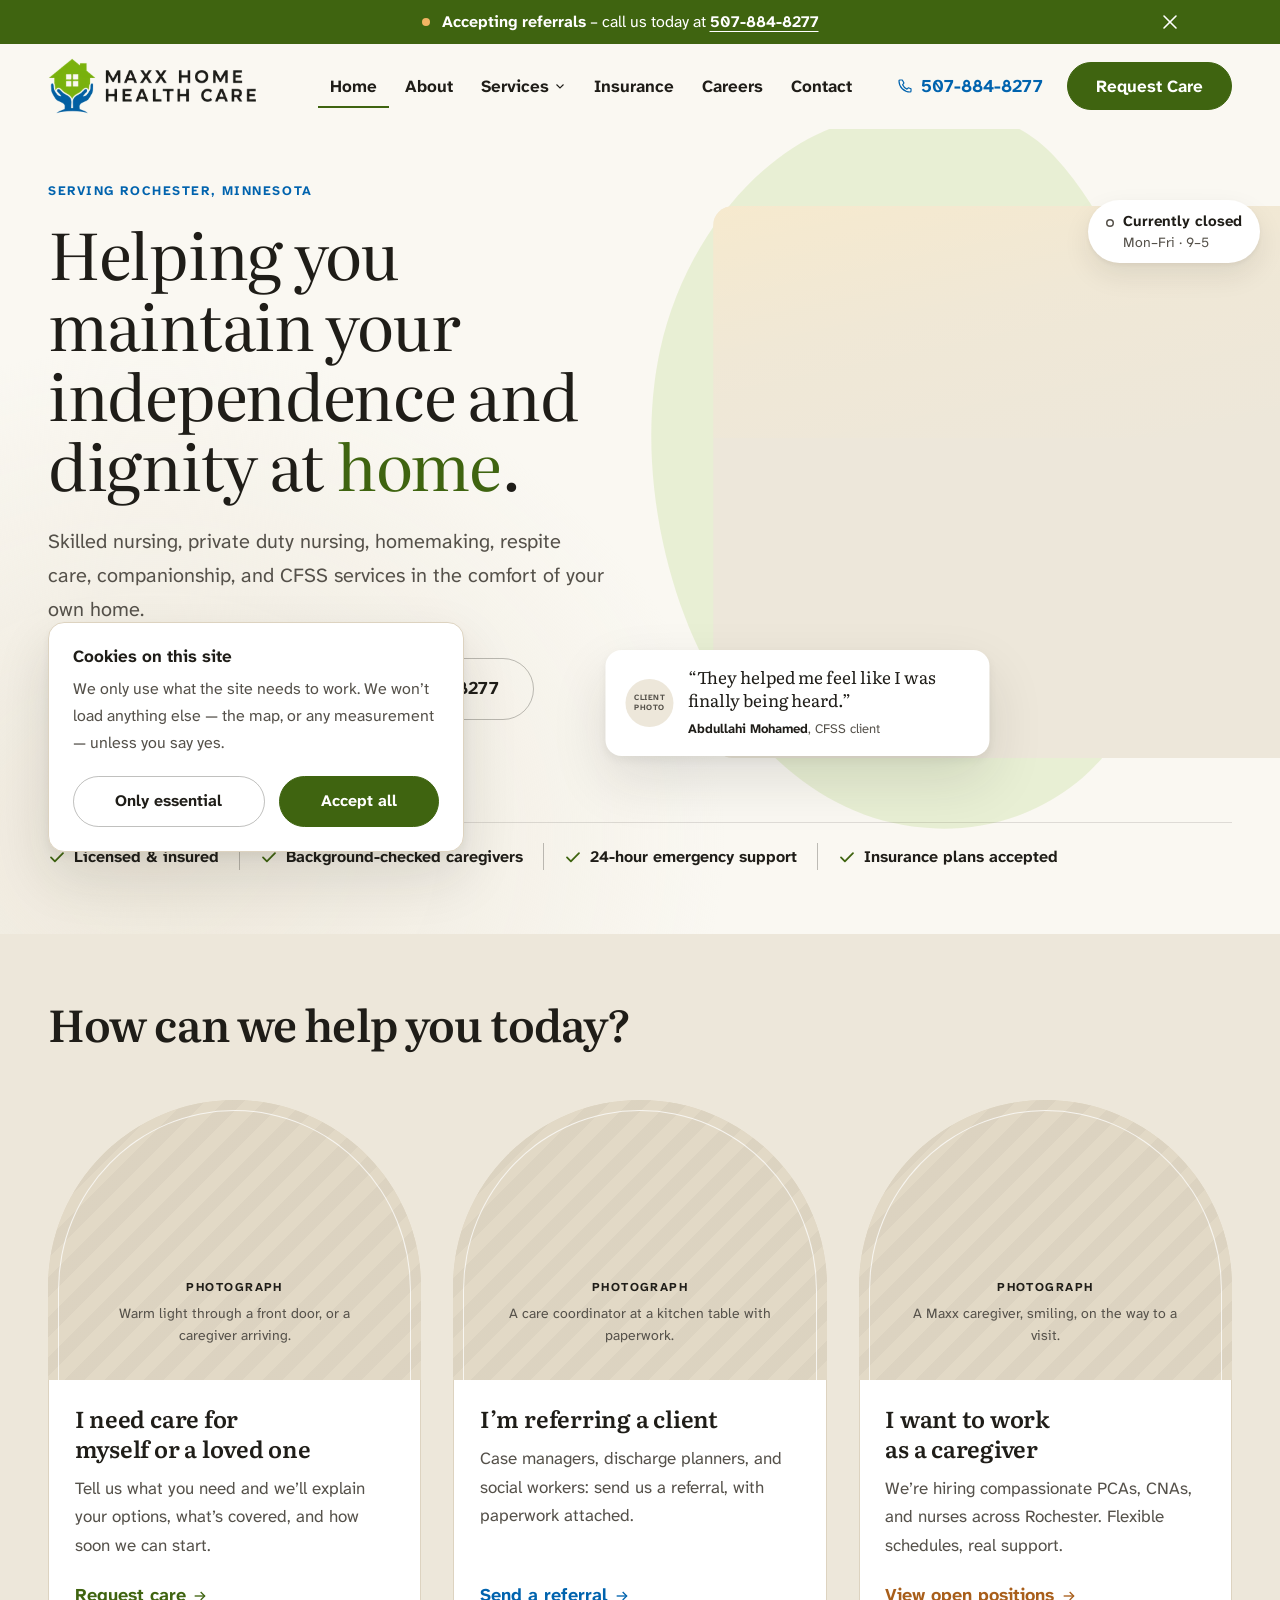
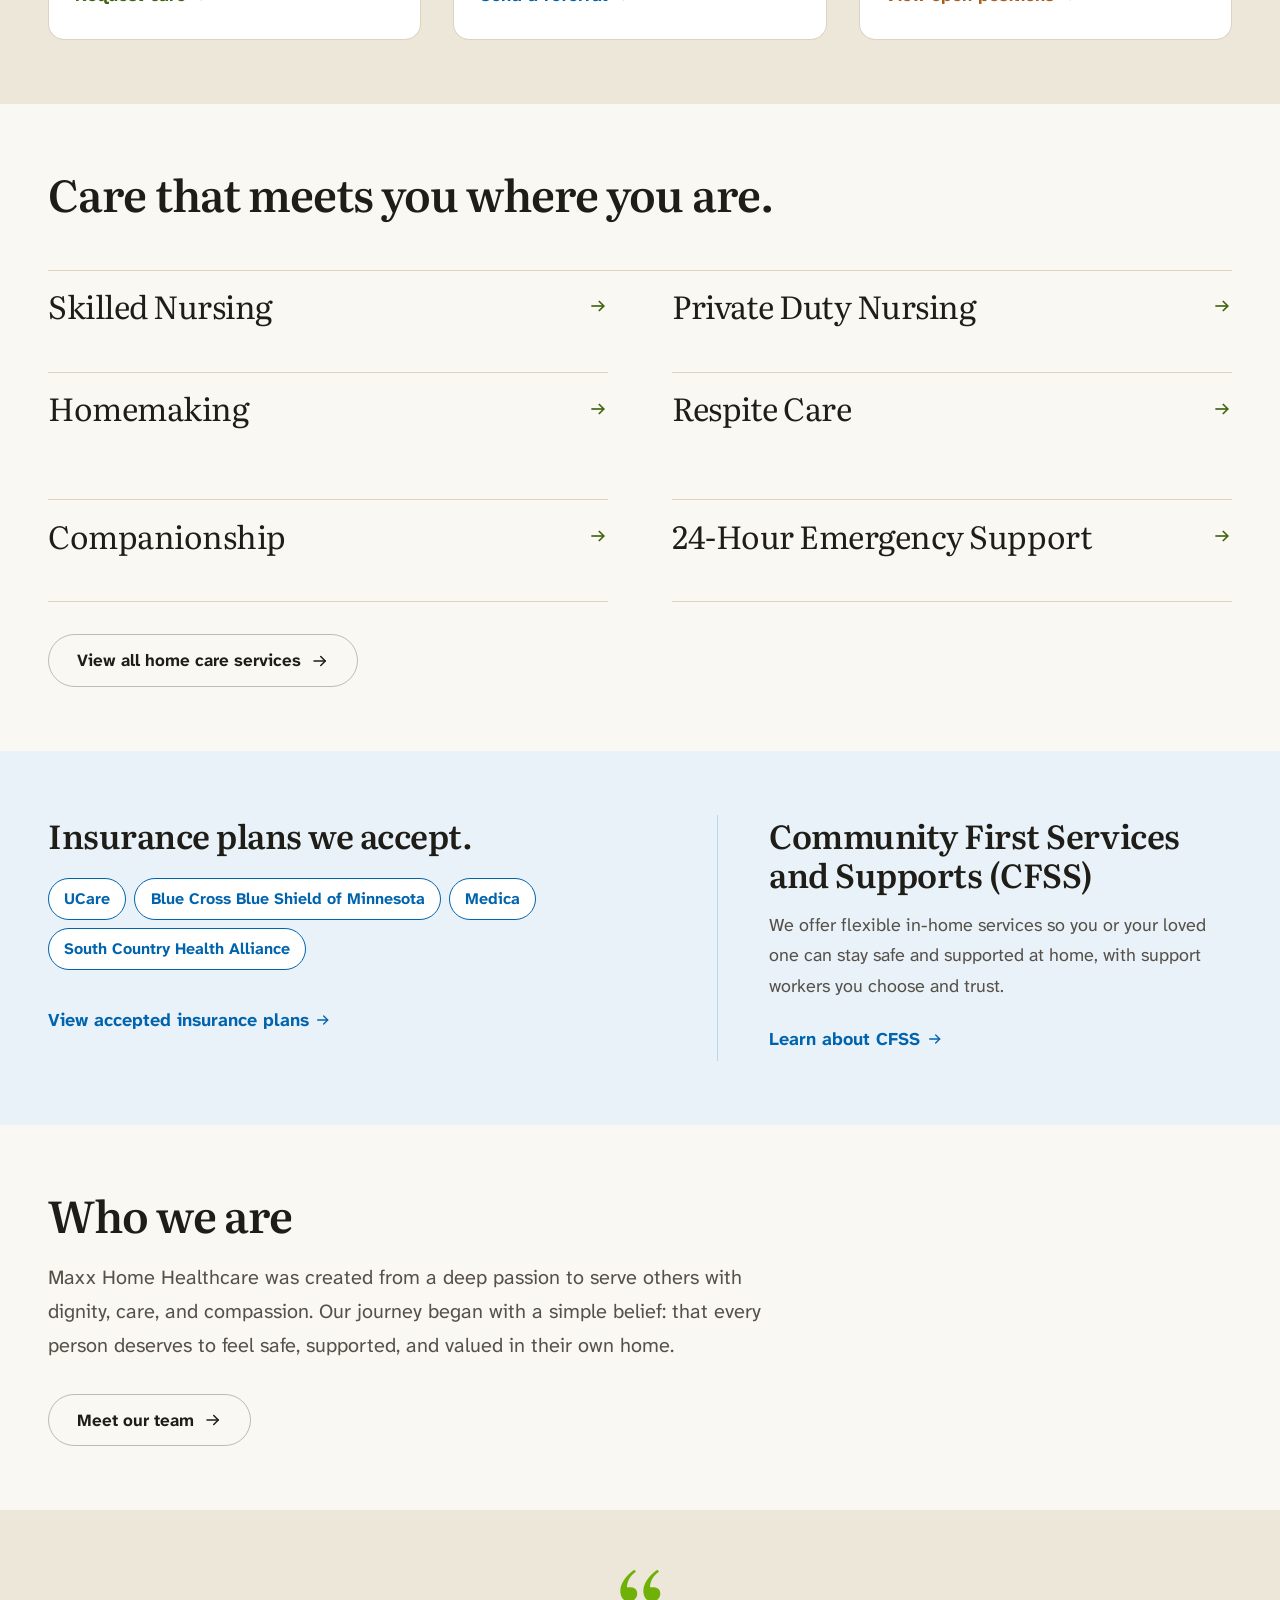
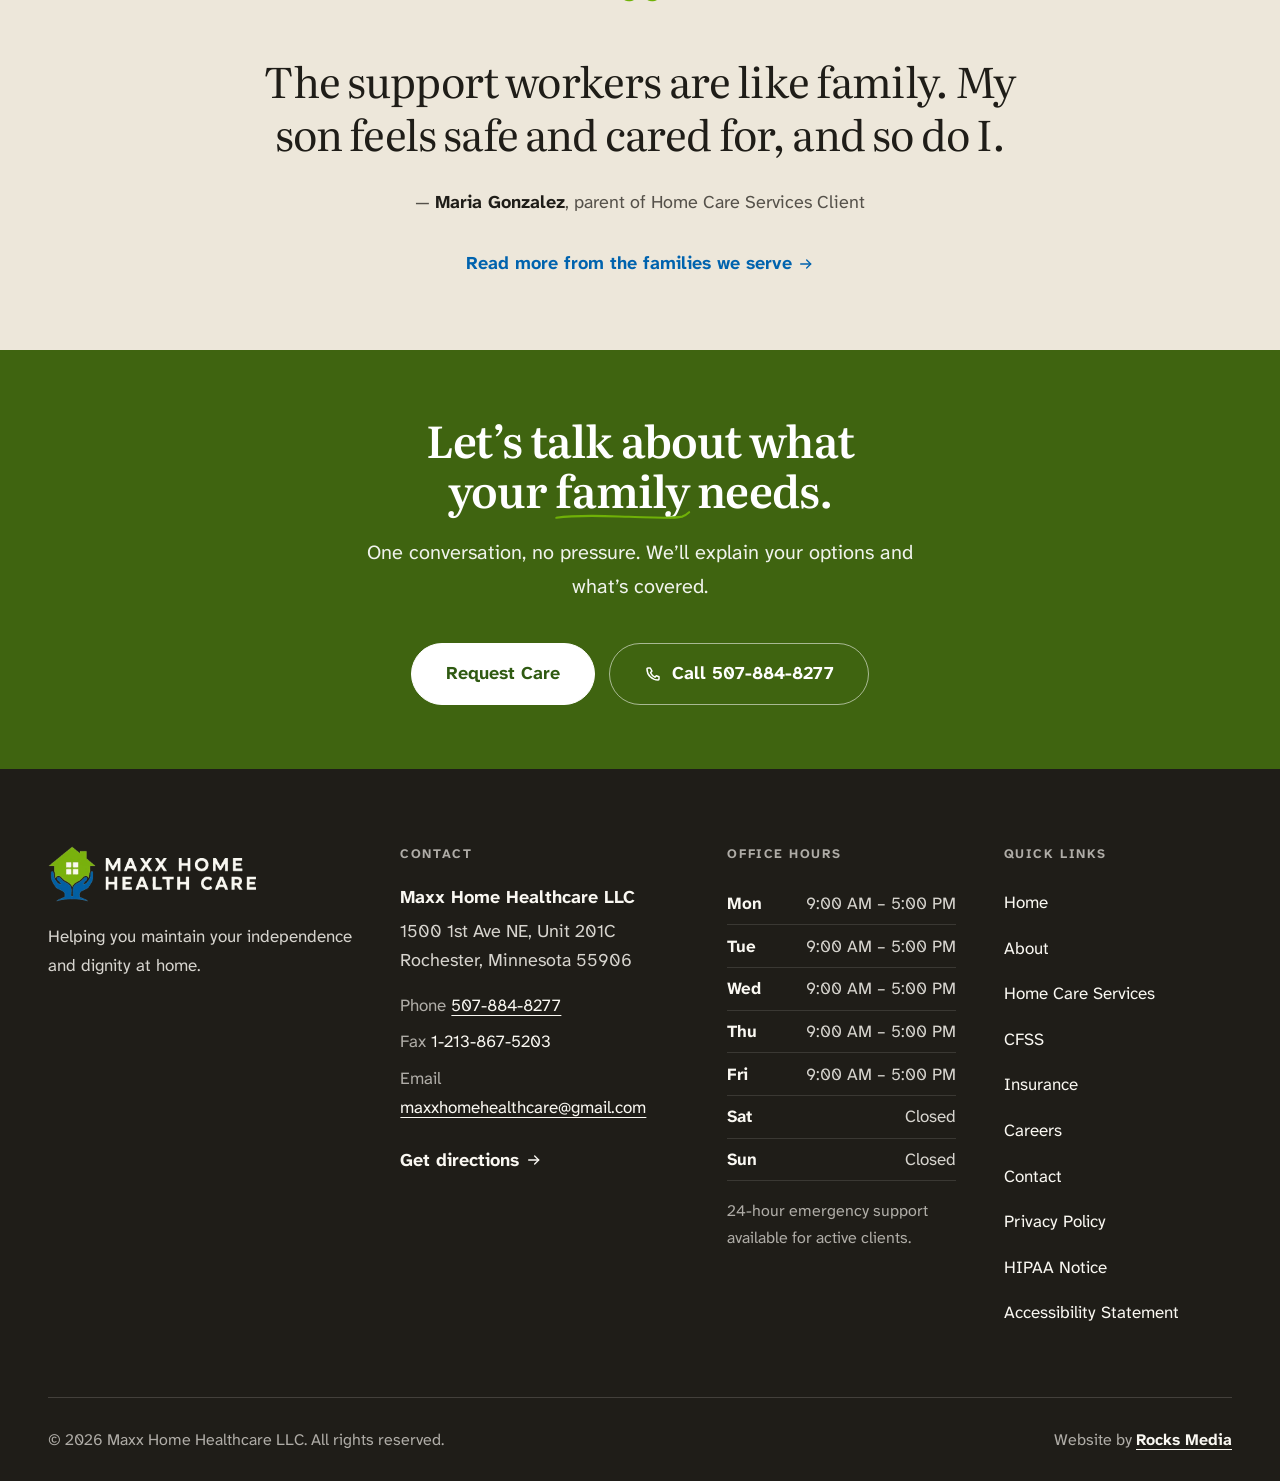
==== index.html @ eeb9c200 "About: Our Story photo; merge team into Our Team and Mission The owner won't appear on the site, so " ====
<!DOCTYPE html>
<html lang="en">
<head>
<meta charset="utf-8">
<meta name="viewport" content="width=device-width, initial-scale=1">

<title>Home Care &amp; CFSS Services in Rochester, MN | Maxx Home Healthcare</title>
<meta name="description" content="Home care in Rochester, Minnesota: skilled nursing, private duty nursing, homemaking, respite care, companionship, 24-hour emergency support, and CFSS. Call 507-884-8277.">
<link rel="canonical" href="https://maxxhomehealthcarellc.com/">

<meta property="og:type" content="website">
<meta property="og:site_name" content="Maxx Home Healthcare LLC">
<meta property="og:url" content="https://maxxhomehealthcarellc.com/">
<meta property="og:title" content="Home Care &amp; CFSS Services in Rochester, MN | Maxx Home Healthcare">
<meta property="og:description" content="Home care in Rochester, Minnesota: skilled nursing, private duty nursing, homemaking, respite care, companionship, 24-hour emergency support, and CFSS. Call 507-884-8277.">
<meta property="og:image" content="https://maxxhomehealthcarellc.com/assets/img/og-image.jpg">
<meta property="og:image:width" content="1200">
<meta property="og:image:height" content="630">
<meta property="og:locale" content="en_US">
<meta name="twitter:card" content="summary_large_image">

<meta name="theme-color" content="#faf8f2">
<link rel="icon" href="/favicon.svg" type="image/svg+xml">
<link rel="icon" href="/favicon.ico" sizes="32x32">
<link rel="apple-touch-icon" href="/assets/img/apple-touch-icon.png">
<link rel="manifest" href="/site.webmanifest">

<link rel="preload" href="assets/fonts/literata-latin.woff2" as="font" type="font/woff2" crossorigin>
<link rel="preload" href="assets/fonts/atkinson-latin.woff2" as="font" type="font/woff2" crossorigin>
<script>
/* Motion is armed only when welcome. Without this class every animated
   element renders in its final state; if main.js never runs, disarm. */
(function () {
  var d = document.documentElement;
  if (matchMedia('(prefers-reduced-motion: reduce)').matches) return;
  d.classList.add('js-anim');
  setTimeout(function () { if (!d.dataset.jsReady) d.classList.remove('js-anim'); }, 4000);
}());
</script>
<script>
(function () {
  var INTRO_EVERY_LOAD = true; // TEMP for review: set false before launch
  try {
    if (!INTRO_EVERY_LOAD && sessionStorage.getItem('maxx-intro')) return;
    sessionStorage.setItem('maxx-intro', 'seen');
  } catch (e) { return; }
  var d = document.documentElement;
  var reduced = matchMedia('(prefers-reduced-motion: reduce)').matches;
  d.classList.add('intro-on');
  if (!reduced) d.classList.add('intro-hold');
  var l = document.createElement('link');
  l.rel = 'preload'; l.as = 'image'; l.type = 'image/webp'; l.fetchPriority = 'high';
  l.href = reduced ? 'assets/intro/intro-end.webp?v=1790987220' : 'assets/intro/intro-poster.webp?v=1790987220';
  document.head.appendChild(l);
  setTimeout(function () {
    if (!d.classList.contains('intro-on')) return;
    var o = document.getElementById('intro');
    if (o) o.remove();
    d.classList.remove('intro-on', 'intro-hold');
    document.dispatchEvent(new CustomEvent('maxx:intro-release'));
  }, 6000);
}());
</script>
<link rel="stylesheet" href="assets/css/style.css?v=1790987220">
<link rel="stylesheet" href="assets/intro/intro.css?v=1790987220">
<link rel="preload" as="image" type="image/webp" href="assets/img/hero-800.webp" imagesrcset="assets/img/hero-800.webp 800w, assets/img/hero-1200.webp 1200w" imagesizes="(min-width: 960px) 48vw, 100vw">

<script type="application/ld+json">
{
  "@context": "https://schema.org",
  "@graph": [
    {
      "@type": "Organization",
      "@id": "https://maxxhomehealthcarellc.com/#organization",
      "name": "Maxx Home Healthcare LLC",
      "url": "https://maxxhomehealthcarellc.com/",
      "email": "maxxhomehealthcare@gmail.com",
      "telephone": "+1-507-884-8277",
      "faxNumber": "+1-213-867-5203",
      "logo": {
        "@type": "ImageObject",
        "url": "https://maxxhomehealthcarellc.com/assets/img/logo.png"
      },
      "address": {
        "@type": "PostalAddress",
        "streetAddress": "1500 1st Ave NE, Unit 201C",
        "addressLocality": "Rochester",
        "addressRegion": "MN",
        "postalCode": "55906",
        "addressCountry": "US"
      }
    },
    {
      "@type": [
        "HomeHealthCareService",
        "MedicalBusiness",
        "LocalBusiness"
      ],
      "@id": "https://maxxhomehealthcarellc.com/#business",
      "name": "Maxx Home Healthcare LLC",
      "url": "https://maxxhomehealthcarellc.com/",
      "parentOrganization": {
        "@id": "https://maxxhomehealthcarellc.com/#organization"
      },
      "description": "Home care, skilled nursing, and Community First Services and Supports (CFSS) for people in Rochester, Minnesota and the surrounding communities.",
      "slogan": "Helping you maintain your independence and dignity at home.",
      "telephone": "+1-507-884-8277",
      "faxNumber": "+1-213-867-5203",
      "email": "maxxhomehealthcare@gmail.com",
      "priceRange": "$$",
      "image": "https://maxxhomehealthcarellc.com/assets/img/og-image.jpg",
      "address": {
        "@type": "PostalAddress",
        "streetAddress": "1500 1st Ave NE, Unit 201C",
        "addressLocality": "Rochester",
        "addressRegion": "MN",
        "postalCode": "55906",
        "addressCountry": "US"
      },
      "areaServed": [
        {
          "@type": "City",
          "name": "Rochester",
          "addressRegion": "MN"
        }
      ],
      "openingHoursSpecification": [
        {
          "@type": "OpeningHoursSpecification",
          "dayOfWeek": [
            "Monday",
            "Tuesday",
            "Wednesday",
            "Thursday",
            "Friday"
          ],
          "opens": "09:00",
          "closes": "17:00"
        }
      ],
      "hasOfferCatalog": {
        "@type": "OfferCatalog",
        "name": "Home care services",
        "itemListElement": [
          {
            "@type": "Offer",
            "itemOffered": {
              "@type": "Service",
              "name": "Skilled Nursing"
            }
          },
          {
            "@type": "Offer",
            "itemOffered": {
              "@type": "Service",
              "name": "Private Duty Nursing"
            }
          },
          {
            "@type": "Offer",
            "itemOffered": {
              "@type": "Service",
              "name": "Homemaking"
            }
          },
          {
            "@type": "Offer",
            "itemOffered": {
              "@type": "Service",
              "name": "Respite Care"
            }
          },
          {
            "@type": "Offer",
            "itemOffered": {
              "@type": "Service",
              "name": "Companionship"
            }
          },
          {
            "@type": "Offer",
            "itemOffered": {
              "@type": "Service",
              "name": "24-Hour Emergency Support"
            }
          },
          {
            "@type": "Offer",
            "itemOffered": {
              "@type": "Service",
              "name": "Community First Services and Supports (CFSS)"
            }
          }
        ]
      }
    },
    {
      "@type": "BreadcrumbList",
      "@id": "https://maxxhomehealthcarellc.com/#breadcrumb",
      "itemListElement": [
        {
          "@type": "ListItem",
          "position": 1,
          "name": "Home",
          "item": "https://maxxhomehealthcarellc.com/"
        }
      ]
    }
  ]
}
</script>
</head>
<body>
<div class="intro" id="intro" aria-hidden="true">
  <video class="intro__media" width="1920" height="1080" autoplay muted playsinline preload="auto"
         poster="assets/intro/intro-poster.webp?v=1790987220" tabindex="-1" disablepictureinpicture disableremoteplayback>
    <source data-src="assets/intro/maxx-intro-1280.mp4?v=1790987220" type="video/mp4" media="(max-width: 900px)">
    <source data-src="assets/intro/maxx-intro-1280.webm?v=1790987220" type="video/webm" media="(max-width: 900px)">
    <source data-src="assets/intro/maxx-intro-1920.mp4?v=1790987220" type="video/mp4">
    <source data-src="assets/intro/maxx-intro-1920.webm?v=1790987220" type="video/webm">
  </video>
</div>
<script>
/* Start the download while the page is still parsing; intro.js takes over. */
(function () {
  var d = document.documentElement;
  if (!d.classList.contains('intro-hold')) return;
  var v = document.querySelector('#intro video');
  [].forEach.call(v.querySelectorAll('source[data-src]'), function (s) { s.src = s.getAttribute('data-src'); });
  v.dataset.loading = '1';
  v.load();
}());
</script>

<a class="skip-link" href="#main">Skip to main content</a>

<svg width="0" height="0" style="position:absolute" aria-hidden="true" focusable="false">
  <defs>
    <symbol id="i-arrow" viewBox="0 0 24 24"><path d="M4 12h15"/><path d="M13 6l6 6-6 6"/></symbol>
    <symbol id="i-phone" viewBox="0 0 24 24"><path d="M8.4 4H5.2A1.2 1.2 0 0 0 4 5.2 14.8 14.8 0 0 0 18.8 20a1.2 1.2 0 0 0 1.2-1.2v-3.2l-3.6-1.2-1.8 1.8a11.6 11.6 0 0 1-5.8-5.8L10.6 8z"/></symbol>
    <symbol id="i-chevron" viewBox="0 0 24 24"><path d="M5 9l7 7 7-7"/></symbol>
    <symbol id="i-plus" viewBox="0 0 24 24"><path d="M12 5v14"/><path d="M5 12h14"/></symbol>
    <symbol id="i-check" viewBox="0 0 24 24"><path d="M4 12.5l5.2 5.2L20 6.8"/></symbol>
    <symbol id="i-close" viewBox="0 0 24 24"><path d="M6 6l12 12"/><path d="M18 6L6 18"/></symbol>
    <symbol id="i-menu" viewBox="0 0 24 24"><path d="M4 7h16"/><path d="M4 12h16"/><path d="M4 17h16"/></symbol>
    <symbol id="i-shield" viewBox="0 0 24 24"><path d="M12 3l7.5 3v5.2c0 4.6-3.1 8.4-7.5 10.3C7.6 19.6 4.5 15.8 4.5 11.2V6z"/><path d="M9 12l2.2 2.2L15.4 10"/></symbol>
    <symbol id="i-badge" viewBox="0 0 24 24"><circle cx="12" cy="12" r="8.5"/><path d="M8.4 12.2l2.5 2.5 4.7-5"/></symbol>
    <symbol id="i-clock" viewBox="0 0 24 24"><circle cx="12" cy="12" r="8.5"/><path d="M12 7.2V12l3.2 2"/></symbol>
    <symbol id="i-wallet" viewBox="0 0 24 24"><path d="M3.5 7.5A2 2 0 0 1 5.5 5.5h11a2 2 0 0 1 2 2"/><rect x="3.5" y="7.5" width="17" height="11" rx="2"/><path d="M15 13h2.5"/></symbol>
    <symbol id="i-home" viewBox="0 0 24 24"><path d="M3.5 11L12 3.5 20.5 11"/><path d="M6 9.4V20.5h12V9.4"/><path d="M10 20.5v-5h4v5"/></symbol>
    <symbol id="i-heart" viewBox="0 0 24 24"><path d="M12 20.5s-7.2-4.6-7.2-9.5a4.1 4.1 0 0 1 7.2-2.7 4.1 4.1 0 0 1 7.2 2.7c0 4.9-7.2 9.5-7.2 9.5z"/></symbol>
    <symbol id="i-person-check" viewBox="0 0 24 24"><circle cx="10" cy="7.5" r="3.5"/><path d="M3.8 20.2a6.4 6.4 0 0 1 11-4"/><path d="M14.5 17.5l2 2 4-4"/></symbol>
    <symbol id="i-cup" viewBox="0 0 24 24"><path d="M4 8.5h12v5.2a6 6 0 0 1-12 0z"/><path d="M16 9.6h1.8a2.2 2.2 0 0 1 0 4.4H16"/><path d="M3 20.5h14"/></symbol>
    <symbol id="i-people" viewBox="0 0 24 24"><circle cx="9" cy="8" r="3.2"/><path d="M3.5 20a5.5 5.5 0 0 1 11 0"/><path d="M16 5.2a3.2 3.2 0 0 1 0 5.6"/><path d="M17 15.2a5.5 5.5 0 0 1 3.5 4.8"/></symbol>
    <symbol id="i-bell" viewBox="0 0 24 24"><path d="M6.5 10a5.5 5.5 0 0 1 11 0c0 4 1.5 5.5 1.5 5.5H5S6.5 14 6.5 10z"/><path d="M10.2 19a2 2 0 0 0 3.6 0"/></symbol>
    <symbol id="i-pin" viewBox="0 0 24 24"><path d="M19 10.4c0 5.2-7 10.6-7 10.6s-7-5.4-7-10.6a7 7 0 0 1 14 0z"/><circle cx="12" cy="10.2" r="2.6"/></symbol>
    <symbol id="i-handshake" viewBox="0 0 24 24"><path d="M3 9.5l3-3 3.5 1.5L12 6l2.5 2L18 6.5l3 3"/><path d="M3 9.5v5l4 4 2-2 2 2 2-2 2 2 4-4v-5"/></symbol>
  </defs>
</svg>

<!-- Announcement -->
<div class="announce" id="announce">
  <div class="shell announce__inner">
    <span class="announce__dot" aria-hidden="true"></span>
    <p><strong>Accepting referrals</strong> &ndash; call us today at <a href="tel:+15078848277">507-884-8277</a></p>
    <button type="button" class="announce__close" id="announce-close">
      <svg class="icon" aria-hidden="true"><use href="#i-close"></use></svg>
      <span class="visually-hidden">Dismiss this notice</span>
    </button>
  </div>
</div>

<!-- Header -->
<header class="header" id="header">
  <div class="shell header__inner">

    <a class="brand" href="index.html" aria-label="Maxx Home Healthcare, home page">
      <img src="assets/img/logo.webp?v=1790987220" alt="Maxx Home Health Care" width="625" height="168">
    </a>

    <nav class="nav" aria-label="Main">
      <ul class="nav__list">
        <li><a class="nav__link" href="index.html" aria-current="page">Home</a></li>
        <li><a class="nav__link" href="about.html">About</a></li>
        <li class="has-menu" data-menu>
          <a class="nav__link" href="services.html" aria-expanded="false" aria-controls="services-menu" data-menu-trigger>
            Services
            <svg class="nav__caret" aria-hidden="true"><use href="#i-chevron"></use></svg>
          </a>
          <ul class="submenu" id="services-menu" hidden>
            <li><a href="services.html">Home Care Services</a></li>
            <li><a href="cfss.html">CFSS</a></li>
            <li><a href="services.html#skilled-nursing">Skilled Nursing</a></li>
            <li><a href="services.html#private-duty-nursing">Private Duty Nursing</a></li>
            <li><a href="services.html#respite-care">Respite Care</a></li>
            <li><a href="services.html#companionship">Companionship</a></li>
          </ul>
</li>
        <li><a class="nav__link" href="insurance.html">Insurance</a></li>
        <li><a class="nav__link" href="careers.html">Careers</a></li>
        <li><a class="nav__link" href="contact.html">Contact</a></li>
      </ul>
    </nav>

    <div class="header__actions">
      <a class="header__phone" href="tel:+15078848277">
        <svg class="icon" aria-hidden="true"><use href="#i-phone"></use></svg>
        507-884-8277
      </a>
      <a class="btn btn--primary" href="contact.html?type=care">Request Care</a>
    </div>

    <div class="header__mobile">
      <a class="icon-btn icon-btn--call" href="tel:+15078848277">
        <svg class="icon" aria-hidden="true"><use href="#i-phone"></use></svg>
        <span class="visually-hidden">Call 507-884-8277</span>
      </a>
      <button type="button" class="icon-btn icon-btn--menu" id="menu-open" aria-expanded="false" aria-controls="drawer">
        <svg class="icon" aria-hidden="true"><use href="#i-menu"></use></svg>
        <span class="visually-hidden">Open menu</span>
      </button>
    </div>

  </div>
</header>

<div class="drawer-backdrop" id="drawer-backdrop" hidden></div>

<div class="drawer" id="drawer" role="dialog" aria-modal="true" aria-label="Site menu" hidden>
  <div class="drawer__head">
    <img src="assets/img/logo.webp?v=1790987220" alt="" width="625" height="168">
    <button type="button" class="icon-btn icon-btn--menu" id="menu-close">
      <svg class="icon" aria-hidden="true"><use href="#i-close"></use></svg>
      <span class="visually-hidden">Close menu</span>
    </button>
  </div>
  <ul class="drawer__nav">
    <li><a href="index.html" aria-current="page">Home</a></li>
    <li><a href="about.html">About</a></li>
    <li>
      <a href="services.html">Services</a>
      <ul class="drawer__sub">
        <li><a href="services.html">Home Care Services</a></li>
        <li><a href="cfss.html">CFSS</a></li>
        <li><a href="services.html#skilled-nursing">Skilled Nursing</a></li>
        <li><a href="services.html#private-duty-nursing">Private Duty Nursing</a></li>
        <li><a href="services.html#respite-care">Respite Care</a></li>
        <li><a href="services.html#companionship">Companionship</a></li>
      </ul>
</li>
    <li><a href="insurance.html">Insurance</a></li>
    <li><a href="careers.html">Careers</a></li>
    <li><a href="contact.html">Contact</a></li>
  </ul>
  <div class="drawer__foot">
    <a class="btn btn--primary btn--wide" href="contact.html?type=care">Request Care</a>
    <a class="btn btn--outline btn--wide" href="careers.html">Apply for a Job</a>
  </div>
</div>

<main id="main">

  <!-- 1. Hero -->
  <section class="hero" id="hero" aria-labelledby="hero-h">
    <div class="hero__grid">

      <div class="hero__copy">
        <span class="eyebrow" data-land="eyebrow">Serving Rochester, Minnesota</span>

        <h1 class="hero__title" id="hero-h"><span class="visually-hidden">Helping you maintain your independence and dignity at home.</span><span class="hl" aria-hidden="true"><span class="hl-text">Helping you maintain your independence and dignity at</span>&nbsp;<span class="hl-home"><span class="hl-home__word uword" data-draw="hero">home<svg class="scribble" viewBox="0 0 100 12" preserveAspectRatio="none" aria-hidden="true" focusable="false"><path d="M1 7.4C18 3.6 38 5.6 55 6.3S86 8.9 94.5 6.1Q97.2 4.3 99.5 1.2"/></svg></span><span class="hl-home__dot">.</span></span></span></h1>

        <p class="hero__sub" data-land="sub">Skilled nursing, private duty nursing, homemaking, respite care, companionship, and CFSS services in the comfort of your own home.</p>

        <div class="btn-row" data-land="btns">
          <a class="btn btn--primary btn--hero" href="contact.html?type=care">
            Request Care
            <svg aria-hidden="true"><use href="#i-arrow"></use></svg>
          </a>
          <a class="btn btn--outline btn--hero" href="tel:+15078848277">
            <svg aria-hidden="true"><use href="#i-phone"></use></svg>
            Call 507-884-8277
          </a>
        </div>

        <p class="hero__note" data-land="note"><a class="textlink" href="insurance.html">View accepted insurance plans <svg aria-hidden="true"><use href="#i-arrow"></use></svg></a></p>
      </div>

      <div class="hero__media">
        <svg class="hero__blob" viewBox="0 0 600 520" aria-hidden="true" preserveAspectRatio="none">
          <path fill="currentColor" d="M470 34c62 44 108 118 122 196 14 78-4 160-58 210-54 50-144 68-226 58-82-10-156-48-206-110C52 326 28 240 52 168 76 96 148 38 226 16c78-22 182-26 244 18z"/>
        </svg>

        <figure class="photo hero__photo" data-land="photo">
          <img src="assets/img/hero-800.webp" srcset="assets/img/hero-800.webp 800w, assets/img/hero-1200.webp 1200w"
               sizes="(min-width: 960px) 48vw, 100vw" width="1200" height="1200"
               alt="A smiling caregiver in blue scrubs, hands resting on the shoulders of an older client in a wheelchair, beside a sunny window at home."
               fetchpriority="high" decoding="async">
        </figure>

        <div class="hero__hours" id="hours-card" data-open="false" data-land="hours">
          <span class="status-dot" aria-hidden="true"></span>
          <p>
            <b id="hours-status">Office hours</b>
            <span>Mon&ndash;Fri &middot; 9&ndash;5</span>
</p>
        </div>

        <figure class="hero__quote" data-land="quote">
          <span class="thumb" aria-hidden="true">CLIENT<br>PHOTO</span>
          <div>
            <blockquote>&ldquo;They helped me feel like I was finally being heard.&rdquo;</blockquote>
            <cite><b>Abdullahi Mohamed</b>, CFSS client</cite>
          </div>
        </figure>
      </div>

    </div>

    <div class="shell">
      <ul class="hero__proof" data-land="proof" aria-label="Why families trust us">
        <li><svg class="icon" aria-hidden="true"><use href="#i-check"></use></svg> Licensed &amp; insured</li>
        <li><svg class="icon" aria-hidden="true"><use href="#i-check"></use></svg> Background-checked caregivers</li>
        <li><svg class="icon" aria-hidden="true"><use href="#i-check"></use></svg> 24-hour emergency support</li>
        <li><svg class="icon" aria-hidden="true"><use href="#i-check"></use></svg> Insurance plans accepted</li>
      </ul>
    </div>
  </section>

  <!-- 2. Doorways -->
  <section class="band band--oat band--tight" aria-labelledby="doors-h">
    <div class="shell">
      <div class="section-head"><h2 id="doors-h">How can we help you today?</h2></div>
      <ul class="doorways">
        <li>
          <a class="doorway" href="contact.html?type=care">
            <span class="doorway__arch" aria-hidden="true">
              <span class="doorway__img"><span class="slot-label"><b>Photograph</b>Warm light through a front door, or a caregiver arriving.</span></span>
              <span class="doorway__glow"></span>
            </span>
            <div class="doorway__body">
              <h3>I need care for myself or a loved one</h3>
              <p>Tell us what you need and we&rsquo;ll explain your options, what&rsquo;s covered, and how soon we can start.</p>
              <span class="doorway__cta">Request care <svg aria-hidden="true"><use href="#i-arrow"></use></svg></span>
            </div>
          </a>
</li>
        <li>
          <a class="doorway doorway--blue" href="contact.html?type=referral">
            <span class="doorway__arch" aria-hidden="true">
              <span class="doorway__img"><span class="slot-label"><b>Photograph</b>A care coordinator at a kitchen table with paperwork.</span></span>
              <span class="doorway__glow"></span>
            </span>
            <div class="doorway__body">
              <h3>I&rsquo;m referring a client</h3>
              <p>Case managers, discharge planners, and social workers: send us a referral, with paperwork attached.</p>
              <span class="doorway__cta">Send a referral <svg aria-hidden="true"><use href="#i-arrow"></use></svg></span>
            </div>
          </a>
</li>
        <li>
          <a class="doorway doorway--amber" href="careers.html">
            <span class="doorway__arch" aria-hidden="true">
              <span class="doorway__img"><span class="slot-label"><b>Photograph</b>A Maxx caregiver, smiling, on the way to a visit.</span></span>
              <span class="doorway__glow"></span>
            </span>
            <div class="doorway__body">
              <h3>I want to work as a caregiver</h3>
              <p>We&rsquo;re hiring compassionate PCAs, CNAs, and nurses across Rochester. Flexible schedules, real support.</p>
              <span class="doorway__cta">View open positions <svg aria-hidden="true"><use href="#i-arrow"></use></svg></span>
            </div>
          </a>
</li>
      </ul>
    </div>
  </section>

  <!-- 3. Services preview -->
  <section class="band band--paper band--tight" id="services" aria-labelledby="services-h">
    <div class="shell">
      <div class="section-head"><h2 id="services-h">Care that meets you where you are.</h2></div>
      <ul class="svc-list">
        <li><a class="svc-row" href="services.html#skilled-nursing"><span class="svc-row__name">Skilled Nursing</span><svg aria-hidden="true"><use href="#i-arrow"></use></svg><span class="svc-row__desc">Professional medical care provided by licensed nurses.</span></a></li>
        <li><a class="svc-row" href="services.html#private-duty-nursing"><span class="svc-row__name">Private Duty Nursing</span><svg aria-hidden="true"><use href="#i-arrow"></use></svg><span class="svc-row__desc">One-on-one nursing care for clients with complex medical needs.</span></a></li>
        <li><a class="svc-row" href="services.html#homemaking"><span class="svc-row__name">Homemaking</span><svg aria-hidden="true"><use href="#i-arrow"></use></svg><span class="svc-row__desc">Assistance with cleaning, meal preparation, laundry, and daily household tasks.</span></a></li>
        <li><a class="svc-row" href="services.html#respite-care"><span class="svc-row__name">Respite Care</span><svg aria-hidden="true"><use href="#i-arrow"></use></svg><span class="svc-row__desc">Temporary relief for family caregivers to rest and recharge.</span></a></li>
        <li><a class="svc-row" href="services.html#companionship"><span class="svc-row__name">Companionship</span><svg aria-hidden="true"><use href="#i-arrow"></use></svg><span class="svc-row__desc">Friendly, supportive care to reduce isolation and promote well-being.</span></a></li>
        <li><a class="svc-row" href="services.html#emergency-support"><span class="svc-row__name">24-Hour Emergency Support</span><svg aria-hidden="true"><use href="#i-arrow"></use></svg><span class="svc-row__desc">Around-the-clock assistance for urgent needs.</span></a></li>
      </ul>
      <p class="block-foot">
        <a class="btn btn--outline" href="services.html">
          View all home care services
          <svg aria-hidden="true"><use href="#i-arrow"></use></svg>
        </a>
</p>
    </div>
  </section>

  <!-- 4. Paying for care -->
  <section class="band band--sky band--tight" aria-labelledby="pay-h">
    <div class="shell">
      <h2 id="pay-h" class="visually-hidden">Paying for care</h2>
      <div class="pay">
        <div class="pay__col">
          <h3>Insurance plans we accept.</h3>
          <ul class="tags">
            <li>UCare</li>
            <li>Blue Cross Blue Shield of Minnesota</li>
            <li>Medica</li>
            <li>South Country Health Alliance</li>
          </ul>
          <a class="textlink" href="insurance.html">View accepted insurance plans <svg aria-hidden="true"><use href="#i-arrow"></use></svg></a>
        </div>
        <div class="pay__col">
          <h3>Community First Services and Supports (CFSS)</h3>
          <p>We offer flexible in-home services so you or your loved one can stay safe and supported at home, with support workers you choose and trust.</p>
          <a class="textlink" href="cfss.html">Learn about CFSS <svg aria-hidden="true"><use href="#i-arrow"></use></svg></a>
        </div>
      </div>
    </div>
  </section>

  <!-- 5. Who we are -->
  <section class="band band--paper band--tight" aria-labelledby="who-h">
    <div class="shell">
      <div class="who__text">
        <h2 id="who-h">Who we are</h2>
        <p>Maxx Home Healthcare was created from a deep passion to serve others with dignity, care, and compassion. Our journey began with a simple belief: that every person deserves to feel safe, supported, and valued in their own home.</p>
        <a class="btn btn--outline" href="about.html#team">
          Meet our team
          <svg aria-hidden="true"><use href="#i-arrow"></use></svg>
        </a>
      </div>
    </div>
  </section>

  <!-- 6. Testimonial -->
  <section class="band band--oat band--tight" aria-labelledby="quote-h">
    <div class="shell">
      <h2 id="quote-h" class="visually-hidden">What families tell us</h2>
      <figure class="feature-quote">
        <span class="quote__mark" aria-hidden="true">&ldquo;</span>
        <blockquote>The support workers are like family. My son feels safe and cared for, and so do I.</blockquote>
        <figcaption>&mdash; <b>Maria Gonzalez</b>, parent of Home Care Services Client</figcaption>
        <a class="textlink" href="about.html#reviews">Read more from the families we serve <svg aria-hidden="true"><use href="#i-arrow"></use></svg></a>
      </figure>
    </div>
  </section>

  <!-- 7. Final call to action -->
  <section class="band band--leaf band--tight final" aria-labelledby="final-h">
    <div class="shell">
      <h2 id="final-h">Let&rsquo;s talk about what your <span class="uword" data-draw="view">family<svg class="scribble" viewBox="0 0 100 12" preserveAspectRatio="none" aria-hidden="true" focusable="false"><path d="M1 7.4C18 3.6 38 5.6 55 6.3S86 8.9 94.5 6.1Q97.2 4.3 99.5 1.2"/></svg></span> needs.</h2>
      <p>One conversation, no pressure. We&rsquo;ll explain your options and what&rsquo;s covered.</p>
      <div class="btn-row">
        <a class="btn btn--paper btn--hero" href="contact.html?type=care">Request Care</a>
        <a class="btn btn--invert-outline btn--hero" href="tel:+15078848277">
          <svg aria-hidden="true"><use href="#i-phone"></use></svg>
          Call 507-884-8277
        </a>
      </div>
    </div>
  </section>

</main>

<footer class="footer">
  <div class="shell">
    <div class="footer__grid">

      <div class="footer__brand">
        <h2 class="visually-hidden">Maxx Home Healthcare</h2>
        <img src="assets/img/logo-cream.webp?v=1790987220" alt="Maxx Home Health Care" width="625" height="168">
        <p class="footer__tagline">Helping you maintain your independence and dignity at home.</p>
      </div>

      <div class="footer__contact">
        <h3>Contact</h3>
        <address>
          <b>Maxx Home Healthcare LLC</b>
          1500 1st Ave NE, Unit 201C<br>
          Rochester, Minnesota 55906
        </address>
        <ul>
          <li><span>Phone</span> <a href="tel:+15078848277">507-884-8277</a></li>
          <li><span>Fax</span> 1-213-867-5203</li>
          <li><span>Email</span> <a href="mailto:maxxhomehealthcare@gmail.com">maxxhomehealthcare@gmail.com</a></li>
        </ul>
        <p style="margin-top:1rem">
          <a class="textlink" href="https://www.google.com/maps/dir/?api=1&amp;destination=1500+1st+Ave+NE+Unit+201C+Rochester+MN+55906" target="_blank" rel="noopener">
            Get directions
            <svg aria-hidden="true"><use href="#i-arrow"></use></svg>
          </a>
</p>
      </div>

      <div>
        <h3>Office hours</h3>
        <table class="hours">
          <tbody>
            <tr><th scope="row">Mon</th><td>9:00 AM &ndash; 5:00 PM</td></tr>
            <tr><th scope="row">Tue</th><td>9:00 AM &ndash; 5:00 PM</td></tr>
            <tr><th scope="row">Wed</th><td>9:00 AM &ndash; 5:00 PM</td></tr>
            <tr><th scope="row">Thu</th><td>9:00 AM &ndash; 5:00 PM</td></tr>
            <tr><th scope="row">Fri</th><td>9:00 AM &ndash; 5:00 PM</td></tr>
            <tr><th scope="row">Sat</th><td>Closed</td></tr>
            <tr><th scope="row">Sun</th><td>Closed</td></tr>
          </tbody>
        </table>
        <p class="footer__note">24-hour emergency support available for active clients.</p>
      </div>

      <nav aria-labelledby="quicklinks-h">
        <h3 id="quicklinks-h">Quick links</h3>
        <ul class="footer__links">
          <li><a href="index.html">Home</a></li>
          <li><a href="about.html">About</a></li>
          <li><a href="services.html">Home Care Services</a></li>
          <li><a href="cfss.html">CFSS</a></li>
          <li><a href="insurance.html">Insurance</a></li>
          <li><a href="careers.html">Careers</a></li>
          <li><a href="contact.html">Contact</a></li>
          <li><a href="privacy.html">Privacy Policy</a></li>
          <li><a href="hipaa.html">HIPAA Notice</a></li>
          <li><a href="accessibility.html">Accessibility Statement</a></li>
        </ul>
      </nav>

    </div>

    <div class="footer__bottom">
      <p>&copy; 2026 Maxx Home Healthcare LLC. All rights reserved.</p>
      <p>Website by <a class="footer__credit" href="https://rocksmedia.ca" target="_blank" rel="noopener"><strong>Rocks Media</strong></a></p>
    </div>
  </div>
</footer>

<!-- Mobile action bar -->
<div class="actionbar" id="actionbar">
  <a class="btn btn--primary" href="tel:+15078848277">
    <svg aria-hidden="true"><use href="#i-phone"></use></svg>
    Call now
  </a>
  <a class="btn btn--invert-outline" href="contact.html?type=care">Request Care</a>
</div>

<!-- Cookie notice. Nothing non-essential loads until it is accepted. -->
<div class="cookie" id="cookie" role="region" aria-labelledby="cookie-h" hidden>
  <h2 id="cookie-h">Cookies on this site</h2>
  <p>We only use what the site needs to work. We won&rsquo;t load anything else &mdash; the map, or any measurement &mdash; unless you say yes.</p>
  <div class="btn-row">
    <button type="button" class="btn btn--outline" id="cookie-decline">Only essential</button>
    <button type="button" class="btn btn--primary" id="cookie-accept">Accept all</button>
  </div>
</div>

<script src="assets/intro/intro.js?v=1790987220" defer></script>
<script src="assets/js/main.js?v=1790987220" defer></script>
</body>
</html>
---- assets/css/style.css ----
/* ==========================================================================
   Maxx Home Health Care LLC
   Built by Rocks Media

   Lane: Minnesota state-park interpretive signage. Warm paper stock, deep
   forest green for every action, civic blue for every fact, amber for time.
   See DESIGN.md.

   The green rule: --maxx-green measures 2.48:1 on paper. It is a SHAPE
   colour. It never appears below ~80px, never carries meaning, never sits
   under white text. Functional icons use --leaf.
   ========================================================================== */

/* --------------------------------------------------------------------------
   1. Fonts — self-hosted, latin + latin-ext
   -------------------------------------------------------------------------- */

@font-face {
  font-family: 'Literata';
  font-style: normal;
  font-weight: 400 700;
  font-display: swap;
  src: url('../fonts/literata-latin.woff2') format('woff2');
  unicode-range: U+0000-00FF, U+0131, U+0152-0153, U+02BB-02BC, U+02C6, U+02DA,
    U+02DC, U+0304, U+0308, U+0329, U+2000-206F, U+20AC, U+2122, U+2191, U+2193,
    U+2212, U+2215, U+FEFF, U+FFFD;
}

@font-face {
  font-family: 'Literata';
  font-style: normal;
  font-weight: 400 700;
  font-display: swap;
  src: url('../fonts/literata-latin-ext.woff2') format('woff2');
  unicode-range: U+0100-02BA, U+02BD-02C5, U+02C7-02CC, U+02CE-02D7, U+02DD-02FF,
    U+0304, U+0308, U+0329, U+1D00-1DBF, U+1E00-1E9F, U+1EF2-1EFF, U+2020,
    U+20A0-20AB, U+20AD-20C0, U+2113, U+2C60-2C7F, U+A720-A7FF;
}

@font-face {
  font-family: 'Atkinson Hyperlegible Next';
  font-style: normal;
  font-weight: 400 700;
  font-display: swap;
  src: url('../fonts/atkinson-latin.woff2') format('woff2');
  unicode-range: U+0000-00FF, U+0131, U+0152-0153, U+02BB-02BC, U+02C6, U+02DA,
    U+02DC, U+0304, U+0308, U+0329, U+2000-206F, U+20AC, U+2122, U+2191, U+2193,
    U+2212, U+2215, U+FEFF, U+FFFD;
}

@font-face {
  font-family: 'Atkinson Hyperlegible Next';
  font-style: normal;
  font-weight: 400 700;
  font-display: swap;
  src: url('../fonts/atkinson-latin-ext.woff2') format('woff2');
  unicode-range: U+0100-02BA, U+02BD-02C5, U+02C7-02CC, U+02CE-02D7, U+02DD-02FF,
    U+0304, U+0308, U+0329, U+1D00-1DBF, U+1E00-1E9F, U+1EF2-1EFF, U+2020,
    U+20A0-20AB, U+20AD-20C0, U+2113, U+2C60-2C7F, U+A720-A7FF;
}

/* --------------------------------------------------------------------------
   2. Tokens
   -------------------------------------------------------------------------- */

:root {
  /* Ground */
  --paper: #faf8f2;
  --surface: #ffffff;
  --oat: #ede7da;
  --oat-deep: #ddd3c0;

  /* Action */
  --leaf: #3f6410;
  --leaf-deep: #2f5a12;

  /* Shape only — see the green rule above */
  --maxx-green: #6fb107;

  /* Fact */
  --blue: #0063ae;
  --blue-deep: #004e88;
  --sky: #eaf2f9;

  /* Time */
  --amber: #a85e1a;

  /* Type */
  --ink: #1f1d18;
  --stone: #55514a;

  /* Derived */
  --rule: rgba(31, 29, 24, 0.13);
  --rule-strong: rgba(31, 29, 24, 0.28);
  --shadow-sm: 0 1px 2px rgba(31, 29, 24, 0.04), 0 2px 8px rgba(31, 29, 24, 0.05);
  --shadow-md: 0 2px 4px rgba(31, 29, 24, 0.05), 0 12px 28px rgba(31, 29, 24, 0.09);
  --shadow-lg: 0 4px 10px rgba(31, 29, 24, 0.06), 0 24px 56px rgba(31, 29, 24, 0.12);

  --focus: var(--blue);

  --serif: 'Literata', 'Iowan Old Style', Georgia, 'Times New Roman', serif;
  --sans: 'Atkinson Hyperlegible Next', 'Atkinson Hyperlegible', -apple-system,
    BlinkMacSystemFont, 'Segoe UI', Roboto, Helvetica, Arial, sans-serif;

  --step-body: 1.125rem;
  --step-body-lg: 1.25rem;
  --step-h3: clamp(1.1875rem, 0.5vw + 1.07rem, 1.4375rem);
  --step-h2: clamp(1.75rem, 2.1vw + 1.2rem, 2.75rem);
  --step-h1: clamp(2.375rem, 3.6vw + 1.35rem, 4rem);

  --gutter: clamp(1.25rem, 4vw, 3rem);
  --band: clamp(4rem, 7.5vw, 7rem);
  --measure: 68ch;

  --radius-img: 20px;
  --pill: 999px;

  --ease-out-quart: cubic-bezier(0.25, 1, 0.5, 1);
  --ease-out-expo: cubic-bezier(0.16, 1, 0.3, 1);

  /* Semantic stacking order */
  --z-blob: 0;
  --z-raise: 2;
  --z-float: 5;
  --z-actionbar: 40;
  --z-sticky: 60;
  --z-cookie: 70;
  --z-backdrop: 80;
  --z-drawer: 90;
  --z-skip: 100;
}

/* --------------------------------------------------------------------------
   3. Reset and base
   -------------------------------------------------------------------------- */

*,
*::before,
*::after {
  box-sizing: border-box;
}

/* Author rules beat the UA sheet regardless of specificity, so any class that
   sets display would otherwise keep a [hidden] element in the layout. */
[hidden] {
  display: none !important;
}

html {
  -webkit-text-size-adjust: 100%;
  scroll-behavior: smooth;
  scroll-padding-top: 7rem;
}

body {
  margin: 0;
  background-color: var(--paper);
  color: var(--ink);
  font-family: var(--sans);
  font-size: var(--step-body);
  line-height: 1.7;
  font-synthesis-weight: none;
  -webkit-font-smoothing: antialiased;
  overflow-x: hidden;
}

/* Paper grain, 2.5%, so the base reads as stock rather than screen. */
body::before {
  content: '';
  position: fixed;
  inset: 0;
  z-index: var(--z-blob);
  pointer-events: none;
  opacity: 0.025;
  background-image: url("data:image/svg+xml;charset=utf-8,%3Csvg xmlns='http://www.w3.org/2000/svg' width='220' height='220'%3E%3Cfilter id='n'%3E%3CfeTurbulence type='fractalNoise' baseFrequency='0.85' numOctaves='4' stitchTiles='stitch'/%3E%3C/filter%3E%3Crect width='220' height='220' filter='url(%23n)'/%3E%3C/svg%3E");
}

body > * {
  position: relative;
  z-index: var(--z-raise);
}

img,
svg,
iframe {
  display: block;
  max-width: 100%;
}

img {
  height: auto;
}

h1,
h2,
h3,
h4 {
  font-family: var(--serif);
  margin: 0;
  text-wrap: balance;
}

h1 {
  font-size: var(--step-h1);
  font-weight: 400;
  line-height: 1.1;
  letter-spacing: -0.02em;
  font-variation-settings: 'opsz' 60;
}

h2 {
  font-size: var(--step-h2);
  font-weight: 600;
  line-height: 1.15;
  letter-spacing: -0.02em;
  font-variation-settings: 'opsz' 42;
}

h3 {
  font-size: var(--step-h3);
  font-weight: 600;
  line-height: 1.3;
  letter-spacing: -0.01em;
  font-variation-settings: 'opsz' 20;
}

p {
  margin: 0;
  text-wrap: pretty;
}

p + p {
  margin-top: 1.1em;
}

ul,
ol {
  margin: 0;
  padding: 0;
}

a {
  color: inherit;
}

a:not([class]) {
  color: var(--blue);
  text-decoration-thickness: 1px;
  text-underline-offset: 0.2em;
}

a:not([class]):hover {
  color: var(--blue-deep);
}

strong,
b {
  font-weight: 700;
}

::selection {
  background: var(--leaf);
  color: #fff;
}

/* --------------------------------------------------------------------------
   4. Focus, motion, skip link
   -------------------------------------------------------------------------- */

:where(a, button, input, select, textarea, summary, [tabindex]):focus-visible {
  outline: 3px solid var(--focus);
  outline-offset: 2px;
  border-radius: 2px;
}

.skip-link {
  position: absolute;
  top: 0;
  left: var(--gutter);
  z-index: var(--z-skip);
  transform: translateY(-140%);
  padding: 0.875rem 1.5rem;
  background: var(--leaf);
  color: #fff;
  font-weight: 700;
  text-decoration: none;
  border-radius: 0 0 6px 6px;
}

.skip-link:focus-visible {
  transform: translateY(0);
}

.visually-hidden {
  position: absolute !important;
  width: 1px;
  height: 1px;
  padding: 0;
  margin: -1px;
  overflow: hidden;
  clip-path: inset(50%);
  white-space: nowrap;
  border: 0;
}

/* No content anywhere is hidden waiting for a scroll trigger. Full-page
   captures, background tabs and slow devices all see every section. Motion
   lives in the hero landing and the underline, and nowhere else by reflex. */

@media (prefers-reduced-motion: reduce) {
  html {
    scroll-behavior: auto;
  }

  *,
  *::before,
  *::after {
    animation-duration: 1ms !important;
    animation-iteration-count: 1 !important;
    animation-delay: 0ms !important;
    transition-duration: 1ms !important;
    scroll-behavior: auto !important;
  }
}

/* --------------------------------------------------------------------------
   5. Layout primitives
   -------------------------------------------------------------------------- */

.shell {
  width: min(100% - (var(--gutter) * 2), 76rem);
  margin-inline: auto;
}

.shell--narrow {
  width: min(100% - (var(--gutter) * 2), 54rem);
}

.band {
  padding-block: var(--band);
}

.band--paper {
  background: var(--paper);
}

.band--oat {
  background: var(--oat);
}

.band--sky {
  background: var(--sky);
}

.band--leaf-wash {
  background: #f0f2e9;
}

.band--ink {
  background: var(--ink);
  color: var(--paper);
  --focus: #9dc8ec;
  --rule: rgba(250, 248, 242, 0.2);
  --stone: rgba(250, 248, 242, 0.8);
}

.band--leaf {
  background: var(--leaf);
  color: #fff;
  --focus: #fff;
  --stone: rgba(255, 255, 255, 0.9);
}

.measure {
  max-width: var(--measure);
}

/* Two survive on the whole page, both carrying real information. */
.eyebrow {
  display: block;
  font-size: 0.8125rem;
  font-weight: 700;
  letter-spacing: 0.12em;
  text-transform: uppercase;
  color: var(--blue);
  margin: 0 0 1rem;
}

.lede {
  font-size: var(--step-body-lg);
  color: var(--stone);
  max-width: var(--measure);
}

.section-head {
  margin-bottom: clamp(2.5rem, 4vw, 3.5rem);
}

.section-head h2 + p {
  margin-top: 1rem;
}

/* Organic divider between major bands. */
.curve {
  display: block;
  width: 100%;
  height: clamp(28px, 4vw, 56px);
  margin-bottom: -1px;
}

.curve svg {
  display: block;
  width: 100%;
  height: 100%;
}

/* --------------------------------------------------------------------------
   6. Buttons and links
   -------------------------------------------------------------------------- */

.btn {
  display: inline-flex;
  align-items: center;
  justify-content: center;
  gap: 0.625rem;
  min-height: 3.25rem;
  padding: 0.875rem 1.75rem;
  border: 1.5px solid transparent;
  border-radius: var(--pill);
  font-family: var(--sans);
  font-size: 1.0625rem;
  font-weight: 700;
  line-height: 1.3;
  text-align: center;
  text-decoration: none;
  cursor: pointer;
  transition: background-color 200ms var(--ease-out-quart),
    border-color 200ms var(--ease-out-quart), color 200ms var(--ease-out-quart),
    transform 150ms var(--ease-out-quart);
}

.btn:active {
  transform: translateY(1px);
}

/* Sprite symbols carry no paint of their own: without this the arrow's
   chevron fills into a solid triangle. */
.btn svg,
.textlink svg {
  stroke: currentColor;
  stroke-width: 2;
  stroke-linecap: round;
  stroke-linejoin: round;
  fill: none;
}

.btn svg {
  flex: none;
  width: 1.125rem;
  height: 1.125rem;
}

.btn--primary {
  background: var(--leaf);
  border-color: var(--leaf);
  color: #fff;
}

.btn--primary:hover {
  background: var(--leaf-deep);
  border-color: var(--leaf-deep);
}

.btn--outline {
  background: transparent;
  border-color: var(--rule-strong);
  color: var(--ink);
}

.btn--outline:hover {
  border-color: var(--ink);
  background: rgba(31, 29, 24, 0.04);
}

.btn--blue {
  background: var(--blue);
  border-color: var(--blue);
  color: #fff;
}

.btn--blue:hover {
  background: var(--blue-deep);
  border-color: var(--blue-deep);
}

.btn--paper {
  background: #fff;
  border-color: #fff;
  color: var(--leaf-deep);
}

.btn--paper:hover {
  background: var(--paper);
}

.btn--invert-outline {
  background: transparent;
  border-color: rgba(255, 255, 255, 0.55);
  color: #fff;
}

.btn--invert-outline:hover {
  border-color: #fff;
  background: rgba(255, 255, 255, 0.12);
}

/* Hero pair carries more mass so it balances the H1. */
.btn--hero {
  min-height: 3.875rem;
  padding: 1.125rem 2.125rem;
  font-size: 1.125rem;
}

.btn--wide {
  width: 100%;
}

.btn-row {
  display: flex;
  flex-wrap: wrap;
  gap: 0.875rem;
}

.textlink {
  display: inline-flex;
  align-items: center;
  gap: 0.4rem;
  min-height: 2.75rem;
  font-weight: 700;
  color: var(--blue);
  text-decoration: none;
  text-underline-offset: 0.25em;
}

.textlink:hover {
  color: var(--blue-deep);
  text-decoration: underline;
  text-decoration-thickness: 1.5px;
}

.textlink svg {
  width: 1rem;
  height: 1rem;
  transition: transform 200ms var(--ease-out-quart);
}

.textlink:hover svg {
  transform: translateX(3px);
}

.band--ink .textlink,
.band--leaf .textlink {
  color: #fff;
}

/* --------------------------------------------------------------------------
   7. Icons — functional icons use --leaf, never --maxx-green
   -------------------------------------------------------------------------- */

.icon {
  width: 1.5rem;
  height: 1.5rem;
  stroke: currentColor;
  stroke-width: 1.6;
  stroke-linecap: round;
  stroke-linejoin: round;
  fill: none;
}

.icon--lg {
  width: 2.25rem;
  height: 2.25rem;
  stroke-width: 1.3;
}

.icon--leaf {
  color: var(--leaf);
}

.icon--blue {
  color: var(--blue);
}

/* --------------------------------------------------------------------------
   8. Photographs and slots
   -------------------------------------------------------------------------- */

.photo {
  margin: 0;
  border-radius: var(--radius-img);
  overflow: hidden;
  background: var(--oat);
}

.photo img {
  width: 100%;
  height: 100%;
  object-fit: cover;
  /* One warm grade across every photograph. */
  filter: saturate(0.94) contrast(1.02) sepia(0.05);
}

/* Labelled slot: no stock, no generated imagery. Replace the figure body with
   an image element and drop the --slot modifier to go live. */
.photo--slot {
  position: relative;
  display: grid;
  place-items: center;
  padding: 2rem;
  text-align: center;
  background:
    repeating-linear-gradient(
      -45deg,
      transparent 0 14px,
      rgba(31, 29, 24, 0.022) 14px 28px
    ),
    var(--oat);
}

.photo--slot::after {
  content: '';
  position: absolute;
  inset: 1rem;
  border: 1px dashed var(--rule-strong);
  border-radius: 12px;
  pointer-events: none;
}

.slot-label {
  position: relative;
  max-width: 30ch;
  font-size: 0.9375rem;
  line-height: 1.55;
  color: var(--stone);
}

.slot-label b {
  display: block;
  font-size: 0.75rem;
  font-weight: 700;
  letter-spacing: 0.12em;
  text-transform: uppercase;
  color: var(--ink);
  margin-bottom: 0.4rem;
}

/* --------------------------------------------------------------------------
   9. Verify flags
   -------------------------------------------------------------------------- */

.verify {
  display: inline-block;
  margin-left: 0.4rem;
  padding: 0.1rem 0.45rem;
  max-width: 100%;
  border: 1px dashed var(--amber);
  border-radius: 3px;
  font-size: 0.6875rem;
  font-weight: 700;
  letter-spacing: 0.08em;
  text-transform: uppercase;
  vertical-align: 0.15em;
  /* Darker than --amber: the flag is 11px and sits on sky as well as paper. */
  color: #8a4a12;
  border-color: #8a4a12;
}

.band--ink .verify,
.band--leaf .verify,
.footer .verify {
  border-color: rgba(255, 255, 255, 0.5);
  color: rgba(255, 255, 255, 0.85);
}

/* Add class="verify-off" to <body> for a clean client preview. */
.verify-off .verify {
  display: none;
}

/* --------------------------------------------------------------------------
   10. Announcement bar
   -------------------------------------------------------------------------- */

.announce {
  background: var(--leaf);
  color: #fff;
  font-size: 1rem;
}

.announce__inner {
  position: relative;
  display: flex;
  align-items: center;
  justify-content: center;
  gap: 0.75rem;
  min-height: 2.75rem;
  padding: 0.5rem calc(var(--gutter) + 2.5rem) 0.5rem var(--gutter);
  text-align: center;
  flex-wrap: wrap;
}

@media (max-width: 560px) {
  .announce {
    font-size: 0.9375rem;
  }

  .announce__inner {
    gap: 0.5rem;
    padding-inline: 0.75rem 2.75rem;
  }
}

.announce__dot {
  flex: none;
  width: 0.5rem;
  height: 0.5rem;
  border-radius: 50%;
  background: #f2b463;
  animation: pulse 2s var(--ease-out-quart) infinite;
}

@keyframes pulse {
  0%,
  100% {
    opacity: 1;
    transform: scale(1);
  }
  50% {
    opacity: 0.4;
    transform: scale(0.72);
  }
}

@media (prefers-reduced-motion: reduce) {
  .announce__dot {
    animation: none;
  }
}

.announce a {
  color: #fff;
  font-weight: 700;
  text-underline-offset: 0.22em;
}

.announce__close {
  position: absolute;
  top: 50%;
  right: calc(var(--gutter) - 0.5rem);
  transform: translateY(-50%);
  display: grid;
  place-items: center;
  width: 2.75rem;
  height: 2.75rem;
  padding: 0;
  border: 0;
  border-radius: 50%;
  background: transparent;
  color: #fff;
  cursor: pointer;
}

.announce__close:hover {
  background: rgba(255, 255, 255, 0.16);
}

.announce__close:focus-visible {
  outline-color: #fff;
}

/* --------------------------------------------------------------------------
   11. Header
   -------------------------------------------------------------------------- */

.header {
  position: sticky;
  top: 0;
  z-index: var(--z-sticky);
  background: rgba(250, 248, 242, 0.92);
  border-bottom: 1px solid transparent;
  transition: border-color 200ms var(--ease-out-quart);
}

@supports (backdrop-filter: blur(12px)) or (-webkit-backdrop-filter: blur(12px)) {
  .header {
    -webkit-backdrop-filter: blur(14px) saturate(1.1);
    backdrop-filter: blur(14px) saturate(1.1);
  }
}

.header.is-scrolled {
  border-bottom-color: var(--oat-deep);
}

/* Constant height: animating it would reflow the whole page for 200ms. The
   condense reads through the logo scale and the rule instead. */
.header__inner {
  display: flex;
  align-items: center;
  gap: 1.5rem;
  min-height: 5.25rem;
}

.brand {
  flex: 0 1 auto;
  min-width: 0;
  display: inline-flex;
  align-items: center;
  padding: 0.25rem;
  margin-left: -0.25rem;
  text-decoration: none;
}

.brand img {
  height: 56px;
  width: auto;
  max-width: 100%;
  object-fit: contain;
  object-position: left center;
  transform-origin: left center;
  transition: transform 200ms var(--ease-out-quart);
}

@media (max-width: 640px) {
  .brand img {
    height: 46px;
  }
}

@media (max-width: 400px) {
  .brand img {
    height: 40px;
  }
}

/* Condenses to about 46px once the page scrolls. */
.header.is-scrolled .brand img {
  transform: scale(0.82);
}

.nav {
  display: none;
  margin-left: auto;
}

.nav__list {
  display: flex;
  align-items: center;
  gap: 0.25rem;
  list-style: none;
}

.nav__link {
  display: inline-flex;
  align-items: center;
  gap: 0.3rem;
  min-height: 2.75rem;
  padding: 0.5rem 0.75rem;
  border: 0;
  border-radius: 6px;
  background: transparent;
  font-family: var(--sans);
  font-size: 1.0625rem;
  font-weight: 700;
  color: var(--ink);
  text-decoration: none;
  white-space: nowrap;
  cursor: pointer;
}

.nav__link:hover {
  background: rgba(63, 100, 16, 0.08);
}

.nav__link[aria-current='page'],
.nav__link.is-current {
  border-radius: 0;
  box-shadow: inset 0 -2px 0 var(--leaf);
}

.nav__caret {
  width: 0.75rem;
  height: 0.75rem;
  stroke: currentColor;
  stroke-width: 2.2;
  fill: none;
  transition: transform 200ms var(--ease-out-quart);
}

.has-menu {
  position: relative;
}

.has-menu[data-open='true'] .nav__caret {
  transform: rotate(180deg);
}

.submenu {
  position: absolute;
  top: calc(100% + 0.5rem);
  left: 0;
  min-width: 16rem;
  padding: 0.5rem;
  list-style: none;
  background: var(--surface);
  border: 1px solid var(--oat-deep);
  border-radius: 12px;
  box-shadow: var(--shadow-md);
}

.submenu a {
  display: block;
  min-height: 2.75rem;
  padding: 0.6rem 0.75rem;
  border-radius: 6px;
  font-size: 1.0625rem;
  color: var(--ink);
  text-decoration: none;
}

.submenu a:hover {
  background: var(--paper);
}

.header__actions {
  display: none;
  align-items: center;
  gap: 1rem;
}

.header__phone {
  display: inline-flex;
  align-items: center;
  gap: 0.45rem;
  min-height: 2.75rem;
  padding: 0.4rem 0.5rem;
  font-weight: 700;
  color: var(--blue);
  text-decoration: none;
  white-space: nowrap;
}

.header__phone:hover {
  color: var(--blue-deep);
  text-decoration: underline;
  text-underline-offset: 0.22em;
}

.header__phone .icon {
  width: 1.125rem;
  height: 1.125rem;
}

.header .btn {
  min-height: 3rem;
  padding: 0.75rem 1.75rem;
}

.header__mobile {
  display: flex;
  align-items: center;
  gap: 0.5rem;
  margin-left: auto;
}

.icon-btn {
  display: grid;
  place-items: center;
  width: 3rem;
  height: 3rem;
  padding: 0;
  border: 1.5px solid transparent;
  border-radius: 50%;
  background: transparent;
  color: var(--ink);
  cursor: pointer;
}

.icon-btn--call {
  background: var(--leaf);
  border-color: var(--leaf);
  color: #fff;
}

.icon-btn--call:hover {
  background: var(--leaf-deep);
  border-color: var(--leaf-deep);
}

.icon-btn--menu {
  border-color: var(--rule-strong);
}

.icon-btn--menu:hover {
  border-color: var(--ink);
}

@media (min-width: 1100px) {
  .nav,
  .header__actions {
    display: flex;
  }

  .header__mobile {
    display: none;
  }
}

/* --------------------------------------------------------------------------
   12. Mobile drawer
   -------------------------------------------------------------------------- */

.drawer-backdrop {
  position: fixed;
  inset: 0;
  z-index: var(--z-backdrop);
  background: rgba(31, 29, 24, 0.45);
  opacity: 0;
  transition: opacity 300ms var(--ease-out-quart);
}

.drawer-backdrop.is-open {
  opacity: 1;
}

.drawer {
  position: fixed;
  top: 0;
  right: 0;
  bottom: 0;
  z-index: var(--z-drawer);
  display: flex;
  flex-direction: column;
  width: min(24rem, 90vw);
  background: var(--paper);
  transform: translateX(100%);
  transition: transform 320ms var(--ease-out-quart);
  overflow-y: auto;
  overscroll-behavior: contain;
}

.drawer.is-open {
  transform: none;
}

.drawer__head {
  display: flex;
  align-items: center;
  justify-content: space-between;
  gap: 1rem;
  padding: 1.25rem var(--gutter);
  border-bottom: 1px solid var(--oat-deep);
}

.drawer__head img {
  height: 44px;
  width: auto;
}

.drawer__nav {
  flex: 1;
  padding: 0.75rem var(--gutter) 1.5rem;
  list-style: none;
}

.drawer__nav > li > a {
  display: flex;
  align-items: center;
  min-height: 3.5rem;
  font-size: 1.375rem;
  font-weight: 700;
  color: var(--ink);
  text-decoration: none;
  border-bottom: 1px solid var(--rule);
}

.drawer__sub {
  list-style: none;
  padding: 0 0 0.75rem 1rem;
  border-bottom: 1px solid var(--rule);
}

.drawer__sub a {
  display: flex;
  align-items: center;
  min-height: 3rem;
  font-size: 1.125rem;
  color: var(--stone);
  text-decoration: none;
}

.drawer__foot {
  position: sticky;
  bottom: 0;
  display: grid;
  gap: 0.75rem;
  padding: 1rem var(--gutter) 1.5rem;
  background: var(--paper);
  border-top: 1px solid var(--oat-deep);
}

body.is-locked {
  overflow: hidden;
}

/* --------------------------------------------------------------------------
   13. Hero
   -------------------------------------------------------------------------- */

.hero {
  position: relative;
  overflow: hidden;
  /* Tighter than a default hero: the fold should not waste its top. */
  padding-block: clamp(2rem, 4vw, 3.25rem) clamp(3rem, 5vw, 4.5rem);
  background:
    radial-gradient(
      70ch 60ch at 12% 88%,
      var(--oat) 0%,
      rgba(237, 231, 218, 0) 68%
    ),
    var(--paper);
}

.hero__grid {
  display: grid;
  gap: clamp(2.5rem, 4vw, 3.5rem);
  align-items: center;
  width: 100%;
  padding-inline: var(--gutter);
}

.hero__grid > * {
  min-width: 0;
}

.hero__copy {
  max-width: 40rem;
}

.hero h1 {
  margin-block: 0 1.5rem;
}

.hero__sub {
  font-size: var(--step-body-lg);
  color: var(--stone);
  max-width: 44ch;
}

.hero .btn-row {
  margin-top: 2rem;
}

.hero__note {
  margin-top: 1.25rem;
  max-width: 44ch;
  font-size: 1rem;
  color: var(--stone);
}

.hero__media {
  position: relative;
}

/* Shape, not signal — well above the 80px floor, decorative, aria-hidden. */
.hero__blob {
  position: absolute;
  z-index: var(--z-blob);
  top: -12%;
  left: -18%;
  width: 128%;
  height: 124%;
  color: var(--maxx-green);
  opacity: 0.12;
  pointer-events: none;
}

.hero__photo {
  position: relative;
  z-index: var(--z-raise);
  aspect-ratio: 4 / 3;
  border-radius: var(--radius-img);
}

/* The frame sets the size, never the photo's own proportions; keep both
   faces in frame whatever the crop. */
.hero__photo img {
  position: absolute;
  inset: 0;
  object-position: 50% 28%;
}

/* Warm light is the theme, so it has to actually appear. */
.hero__photo::before {
  content: '';
  position: absolute;
  inset: 0 0 auto 0;
  height: 42%;
  z-index: 1;
  pointer-events: none;
  background: linear-gradient(
    168deg,
    rgba(255, 236, 194, 0.5) 0%,
    rgba(255, 236, 194, 0.16) 46%,
    rgba(255, 236, 194, 0) 100%
  );
}

.hero__hours {
  position: absolute;
  z-index: var(--z-float);
  top: 1.25rem;
  right: 1.25rem;
  display: flex;
  align-items: flex-start;
  gap: 0.6rem;
  padding: 0.7rem 1.1rem;
  background: var(--surface);
  border-radius: var(--pill);
  box-shadow: var(--shadow-md);
  font-size: 0.9375rem;
  line-height: 1.35;
}

.hero__hours .status-dot {
  flex: none;
  width: 0.5rem;
  height: 0.5rem;
  margin-top: 0.45rem;
  border-radius: 50%;
  background: var(--amber);
}

.hero__hours[data-open='false'] .status-dot {
  background: transparent;
  box-shadow: inset 0 0 0 1.5px var(--stone);
}

.hero__hours b {
  display: block;
  font-weight: 700;
}

.hero__hours span {
  color: var(--stone);
  font-size: 0.875rem;
}

/* Crosses the seam between the columns. That overlap is the point. */
.hero__quote {
  position: relative;
  z-index: var(--z-float);
  display: flex;
  align-items: center;
  gap: 0.875rem;
  width: auto;
  max-width: 24rem;
  margin: -2.5rem 0 0 0;
  padding: 1rem 1.25rem;
  background: var(--surface);
  border-radius: 16px;
  box-shadow: var(--shadow-lg);
}

.hero__quote .thumb {
  flex: none;
  display: grid;
  place-items: center;
  width: 3rem;
  height: 3rem;
  border-radius: 50%;
  background: var(--oat);
  font-size: 0.5rem;
  font-weight: 700;
  letter-spacing: 0.06em;
  line-height: 1.25;
  color: var(--stone);
  text-align: center;
}

.hero__quote blockquote {
  margin: 0;
  font-family: var(--serif);
  font-size: 1.0625rem;
  line-height: 1.35;
  font-variation-settings: 'opsz' 18;
}

.hero__quote cite {
  display: block;
  margin-top: 0.35rem;
  font-family: var(--sans);
  font-size: 0.8125rem;
  font-style: normal;
  color: var(--stone);
}

.hero__quote cite b {
  color: var(--ink);
}

@media (min-width: 960px) {
  .hero {
    min-height: 88vh;
    display: flex;
    flex-direction: column;
  }

  .hero__grid {
    flex: 1;
  }

  /* Left edge lands exactly where every other section's content starts;
     the right column then runs on to the viewport edge. No negative margins,
     so nothing can overshoot when the column widths change. */
  .hero__grid {
    grid-template-columns: 52fr 48fr;
    gap: clamp(2rem, 4vw, 4rem);
    padding-left: max(var(--gutter), calc((100% - 76rem) / 2));
    padding-right: 0;
  }

  /* The photograph fills the fold rather than floating in it. */
  .hero__grid {
    align-items: stretch;
  }

  .hero__copy {
    align-self: center;
  }

  .hero__media {
    display: flex;
    flex-direction: column;
    padding-block: clamp(1rem, 2vw, 2rem);
  }

  .hero__photo {
    flex: 1;
    aspect-ratio: auto;
    min-height: 26rem;
    border-radius: var(--radius-img) 0 0 var(--radius-img);
  }

  .hero__quote {
    position: absolute;
    width: max-content;
    left: 0;
    bottom: 1.75rem;
    /* Pull it back across the column seam into the text column. */
    transform: translateX(-28%);
    margin: 0;
  }
}

@media (min-width: 960px) and (max-width: 1180px) {
  .hero__quote {
    transform: translateX(-12%);
  }
}

/* --------------------------------------------------------------------------
   14. Trust strip
   -------------------------------------------------------------------------- */

.trust {
  background: var(--oat);
  padding-block: clamp(2.5rem, 4vw, 3.25rem);
}

.trust__grid {
  display: grid;
  grid-template-columns: repeat(2, minmax(0, 1fr));
  gap: clamp(1.5rem, 3vw, 2.5rem);
}

.trust__item {
  padding-left: clamp(1.25rem, 2vw, 2rem);
  border-left: 1px solid var(--oat-deep);
}

.trust__item:first-child {
  padding-left: 0;
  border-left: 0;
}

.trust__item h3 {
  font-family: var(--sans);
  font-size: 1.0625rem;
  font-weight: 700;
  letter-spacing: 0;
  margin: 0.75rem 0 0.25rem;
}

.trust__item p {
  font-size: 1rem;
  line-height: 1.5;
  color: var(--stone);
}

@media (min-width: 880px) {
  .trust__grid {
    grid-template-columns: repeat(4, minmax(0, 1fr));
  }
}

@media (max-width: 879px) {
  .trust__item:nth-child(odd) {
    padding-left: 0;
    border-left: 0;
  }
}

/* --------------------------------------------------------------------------
   17. Split sections
   -------------------------------------------------------------------------- */

.split {
  display: grid;
  gap: clamp(2.5rem, 5vw, 4.5rem);
  align-items: center;
}

@media (min-width: 940px) {
  .split {
    grid-template-columns: 0.85fr 1fr;
  }

  .split--flip > :first-child {
    order: 2;
  }
}

.split__photo {
  aspect-ratio: 4 / 3;
}

.ticklist {
  list-style: none;
  margin: 1.75rem 0;
  display: grid;
  gap: 0.875rem;
}

.ticklist li {
  display: flex;
  align-items: flex-start;
  gap: 0.75rem;
}

.ticklist .icon {
  flex: none;
  width: 1.375rem;
  height: 1.375rem;
  margin-top: 0.3rem;
  stroke-width: 2.4;
  color: var(--leaf);
}

.panel {
  margin: 1.75rem 0;
  border: 1px solid var(--oat-deep);
  border-radius: 12px;
  background: rgba(255, 255, 255, 0.55);
}

.panel > summary {
  display: flex;
  align-items: center;
  justify-content: space-between;
  gap: 1rem;
  min-height: 3.5rem;
  padding: 0.875rem 1.25rem;
  font-weight: 700;
  cursor: pointer;
  list-style: none;
}

.panel > summary::-webkit-details-marker {
  display: none;
}

.panel > summary .icon {
  flex: none;
  width: 1.25rem;
  height: 1.25rem;
  color: var(--leaf);
  transition: transform 200ms var(--ease-out-quart);
}

.panel[open] > summary .icon {
  transform: rotate(45deg);
}

.panel__body {
  padding: 0 1.25rem 1.25rem;
}

.panel__body ul {
  list-style: none;
  display: grid;
  gap: 0.75rem;
  margin-bottom: 1rem;
}

.panel__body li {
  position: relative;
  padding-left: 1.35rem;
  font-size: 1.0625rem;
  line-height: 1.6;
  color: var(--stone);
}

.panel__body li::before {
  content: '';
  position: absolute;
  left: 0;
  top: 0.68em;
  width: 8px;
  height: 2px;
  border-radius: 1px;
  background: var(--leaf);
}

.panel__body > p {
  font-size: 1.0625rem;
}

/* --------------------------------------------------------------------------
   18. Insurance
   -------------------------------------------------------------------------- */

.tags {
  display: flex;
  flex-wrap: wrap;
  gap: 0.625rem;
  list-style: none;
  margin: 2rem 0 1.75rem;
}

.tags li {
  padding: 0.55rem 1.125rem;
  border: 1.5px solid var(--blue);
  border-radius: var(--pill);
  background: var(--surface);
  color: var(--blue);
  font-size: 1.0625rem;
  font-weight: 700;
}

/* --------------------------------------------------------------------------
   19. Our Story
   -------------------------------------------------------------------------- */

.story {
  position: relative;
  z-index: var(--z-raise);
  display: grid;
  gap: clamp(2rem, 4vw, 3rem);
  align-items: start;
}

.story__photo {
  aspect-ratio: 3 / 4;
}

blockquote.pull {
  position: relative;
  margin: 2.5rem 0;
  padding-left: 0;
  font-family: var(--serif);
  font-size: clamp(1.3125rem, 1.5vw + 1rem, 1.6875rem);
  font-weight: 400;
  line-height: 1.4;
  letter-spacing: -0.015em;
  font-variation-settings: 'opsz' 32;
}

@media (min-width: 940px) {
  .story {
    grid-template-columns: 0.7fr 1fr;
    gap: clamp(2rem, 5vw, 4.5rem);
  }

  .story__photo {
    margin-top: 2.5rem;
  }
}

/* --------------------------------------------------------------------------
   20. How it works
   -------------------------------------------------------------------------- */

.steps-wrap {
  position: relative;
}

.steps-connector {
  display: none;
}

@media (min-width: 900px) {
  .steps-connector {
    display: block;
    position: absolute;
    top: 2.9rem;
    left: 11%;
    width: 78%;
    height: 14px;
    color: var(--maxx-green);
    pointer-events: none;
  }
}

.steps {
  position: relative;
  z-index: var(--z-raise);
  display: grid;
  gap: 2.25rem;
  list-style: none;
}

.step {
  position: relative;
  padding-top: 1.25rem;
  border-top: 1px solid var(--rule);
}

.step__num {
  display: block;
  font-family: var(--serif);
  font-size: 3.25rem;
  font-weight: 400;
  line-height: 1;
  color: var(--leaf);
  opacity: 0.13;
  margin-bottom: -0.35rem;
}

.step h3 {
  margin-bottom: 0.4rem;
}

.step p {
  color: var(--stone);
  font-size: 1.0625rem;
}

@media (min-width: 900px) {
  .steps {
    grid-template-columns: repeat(4, minmax(0, 1fr));
    gap: 1.75rem;
  }
}

/* --------------------------------------------------------------------------
   21. Written to the person receiving care — 20px body floor
   -------------------------------------------------------------------------- */

.direct {
  text-align: center;
}

.direct h2 {
  max-width: 24ch;
  margin-inline: auto;
}

.direct__body {
  max-width: 56ch;
  margin: 2rem auto 0;
  font-size: 1.25rem;
  line-height: 1.75;
}

.direct .btn-row {
  justify-content: center;
  margin-top: 2.5rem;
}

/* --------------------------------------------------------------------------
   22. Screening grid
   -------------------------------------------------------------------------- */

.pairs {
  display: grid;
  gap: clamp(1.75rem, 3vw, 2.75rem);
}

.pair h3 {
  font-family: var(--sans);
  font-size: 1.125rem;
  font-weight: 700;
  letter-spacing: 0;
  margin: 0.875rem 0 0.4rem;
}

.pair p {
  color: var(--stone);
  font-size: 1.0625rem;
}

@media (min-width: 780px) {
  .pairs {
    grid-template-columns: repeat(2, minmax(0, 1fr));
  }
}

/* --------------------------------------------------------------------------
   23. Testimonials
   -------------------------------------------------------------------------- */

.quotes {
  display: grid;
  gap: 1.5rem;
}

.quote {
  display: flex;
  flex-direction: column;
  margin: 0;
  padding: clamp(1.75rem, 3vw, 2.5rem);
  background: var(--surface);
  border-radius: 16px;
  box-shadow: var(--shadow-sm);
}

/* Oversized and decorative: green is legitimate at this size. */
.quote__mark {
  font-family: var(--serif);
  font-size: 5rem;
  line-height: 0.55;
  color: var(--maxx-green);
  margin-bottom: 1.25rem;
}

.quote blockquote {
  margin: 0;
  font-family: var(--serif);
  font-size: clamp(1.1875rem, 1vw + 1rem, 1.4375rem);
  line-height: 1.45;
  letter-spacing: -0.01em;
  font-variation-settings: 'opsz' 28;
}

.quote figcaption {
  margin-top: 1.5rem;
  padding-top: 1.25rem;
  border-top: 1px solid var(--rule);
  font-size: 1rem;
  color: var(--stone);
}

.quote figcaption b {
  display: block;
  font-size: 1.0625rem;
  color: var(--ink);
}

@media (min-width: 840px) {
  .quotes {
    grid-template-columns: repeat(2, minmax(0, 1fr));
  }
}

/* --------------------------------------------------------------------------
   24. Service area and map
   -------------------------------------------------------------------------- */

.map {
  position: relative;
  border-radius: var(--radius-img);
  overflow: hidden;
  background: var(--oat);
  border: 1px solid var(--oat-deep);
  aspect-ratio: 4 / 3;
}

.map iframe {
  width: 100%;
  height: 100%;
  border: 0;
}

.map__facade {
  position: absolute;
  inset: 0;
  display: grid;
  place-items: center;
  padding: 2rem;
  text-align: center;
}

.map__facade > div {
  display: grid;
  justify-items: center;
  gap: 1rem;
}

.map__facade p {
  max-width: 34ch;
  font-size: 1rem;
  color: var(--stone);
}

.area-list {
  list-style: none;
  display: flex;
  flex-wrap: wrap;
  gap: 0.5rem 1.25rem;
  margin: 1.25rem 0 1.75rem;
}

.area-list li {
  position: relative;
  padding-left: 1rem;
  font-size: 1.0625rem;
}

.area-list li::before {
  content: '';
  position: absolute;
  left: 0;
  top: 0.72em;
  width: 5px;
  height: 5px;
  border-radius: 50%;
  background: var(--leaf);
}

.address-block {
  font-style: normal;
  line-height: 1.6;
  margin-bottom: 1.5rem;
}

/* --------------------------------------------------------------------------
   25. FAQ
   -------------------------------------------------------------------------- */

.faq {
  border-top: 1px solid var(--rule);
}

.faq__item {
  border-bottom: 1px solid var(--rule);
}

.faq__item > summary {
  display: flex;
  align-items: flex-start;
  justify-content: space-between;
  gap: 1.5rem;
  min-height: 4rem;
  padding: 1.25rem 0;
  cursor: pointer;
  list-style: none;
  font-family: var(--serif);
  font-size: clamp(1.125rem, 0.6vw + 1rem, 1.3125rem);
  font-weight: 600;
  line-height: 1.35;
  letter-spacing: -0.01em;
  font-variation-settings: 'opsz' 24;
}

.faq__item > summary::-webkit-details-marker {
  display: none;
}

.faq__item > summary:hover {
  color: var(--blue);
}

.faq__item summary .icon {
  flex: none;
  width: 1.25rem;
  height: 1.25rem;
  margin-top: 0.35rem;
  color: var(--blue);
  transition: transform 200ms var(--ease-out-quart);
}

.faq__item[open] summary .icon {
  transform: rotate(45deg);
}

.faq__answer {
  max-width: var(--measure);
  padding: 0 0 1.75rem;
  color: var(--stone);
}

/* --------------------------------------------------------------------------
   26. Careers
   -------------------------------------------------------------------------- */

.careers__grid {
  display: grid;
  gap: clamp(2rem, 4vw, 3.5rem);
  align-items: center;
}

@media (min-width: 940px) {
  .careers__grid {
    grid-template-columns: 1.15fr 0.85fr;
  }
}

.pills {
  display: flex;
  flex-wrap: wrap;
  gap: 0.625rem;
  list-style: none;
  margin-top: 2rem;
}

.pills li {
  padding: 0.5rem 1.125rem;
  border: 1px solid rgba(250, 248, 242, 0.34);
  border-radius: var(--pill);
  font-size: 1rem;
  font-weight: 700;
}

/* --------------------------------------------------------------------------
   27. Final CTA
   -------------------------------------------------------------------------- */

.final {
  position: relative;
  overflow: hidden;
  text-align: center;
}

.final .shell {
  position: relative;
  z-index: var(--z-raise);
}

.final h2 {
  max-width: 20ch;
  margin-inline: auto;
}

.final p {
  max-width: 50ch;
  margin: 1.25rem auto 0;
  font-size: var(--step-body-lg);
  color: rgba(255, 255, 255, 0.92);
}

.final .btn-row {
  justify-content: center;
  margin-top: 2.5rem;
}

/* --------------------------------------------------------------------------
   28. Contact form
   -------------------------------------------------------------------------- */

.form-wrap {
  display: grid;
  gap: clamp(2.5rem, 5vw, 4rem);
}

@media (min-width: 960px) {
  .form-wrap {
    grid-template-columns: 0.8fr 1fr;
    align-items: start;
  }
}

.form {
  display: grid;
  gap: 1.5rem;
  padding: clamp(1.75rem, 3vw, 2.5rem);
  background: var(--surface);
  border: 1px solid var(--oat-deep);
  border-radius: 16px;
}

.field {
  display: grid;
  gap: 0.5rem;
}

.field > label,
.fieldset > legend {
  font-size: 1.0625rem;
  font-weight: 700;
}

.req {
  color: var(--amber);
}

.hint {
  font-size: 0.9375rem;
  line-height: 1.5;
  color: var(--stone);
}

.field input,
.field textarea {
  width: 100%;
  min-height: 3.5rem;
  padding: 0.875rem 1rem;
  border: 1.5px solid var(--oat-deep);
  border-radius: 8px;
  background: var(--paper);
  font-family: inherit;
  font-size: 1.125rem;
  color: var(--ink);
}

.field textarea {
  min-height: 8rem;
  resize: vertical;
  line-height: 1.6;
}

.field input:hover,
.field textarea:hover {
  border-color: var(--stone);
}

.field input[aria-invalid='true'],
.field textarea[aria-invalid='true'] {
  border-color: var(--amber);
  background: #fdf6ee;
}

.field input[type='file'] {
  padding: 0.75rem;
  line-height: 1.5;
}

.error {
  font-size: 0.9375rem;
  font-weight: 700;
  color: var(--amber);
}

.error:empty {
  display: none;
}

.error::before {
  content: '! ';
}

.fieldset {
  border: 0;
  padding: 0;
  margin: 0;
  display: grid;
  gap: 0.75rem;
}

.fieldset > legend {
  padding: 0;
  margin-bottom: 0.25rem;
}

.segmented {
  display: grid;
  gap: 0.5rem;
}

@media (min-width: 580px) {
  .segmented {
    grid-template-columns: repeat(3, minmax(0, 1fr));
  }
}

.segmented label {
  display: flex;
  align-items: center;
  justify-content: center;
  min-height: 3.5rem;
  padding: 0.75rem 1rem;
  border: 1.5px solid var(--oat-deep);
  border-radius: 8px;
  background: var(--paper);
  font-size: 1.0625rem;
  font-weight: 700;
  text-align: center;
  cursor: pointer;
  transition: border-color 180ms var(--ease-out-quart),
    background-color 180ms var(--ease-out-quart), color 180ms var(--ease-out-quart);
}

.segmented input {
  position: absolute;
  opacity: 0;
  width: 1px;
  height: 1px;
}

.segmented label:hover {
  border-color: var(--stone);
}

/* is-selected is set by script so this still reads without :has(). */
.segmented label:has(input:checked),
.segmented label.is-selected {
  border-color: var(--leaf);
  background: var(--leaf);
  color: #fff;
}

.segmented label:has(input:focus-visible) {
  outline: 3px solid var(--focus);
  outline-offset: 2px;
}

.radio-row {
  display: flex;
  flex-wrap: wrap;
  gap: 0.5rem 1.5rem;
}

.radio-row label {
  display: inline-flex;
  align-items: center;
  gap: 0.5rem;
  min-height: 2.75rem;
  font-size: 1.0625rem;
  cursor: pointer;
}

.radio-row input {
  width: 1.25rem;
  height: 1.25rem;
  accent-color: var(--leaf);
}

.form__note {
  font-size: 1rem;
  color: var(--stone);
}

.form-success {
  padding: clamp(2rem, 4vw, 3rem);
  background: var(--surface);
  border: 1px solid var(--oat-deep);
  border-radius: 16px;
}

.form-success h3 {
  margin-bottom: 0.75rem;
}

.form-success p {
  color: var(--stone);
}

.contact-aside dl {
  margin: 1.75rem 0 0;
  display: grid;
  gap: 1.25rem;
}

.contact-aside dt {
  font-size: 0.8125rem;
  font-weight: 700;
  letter-spacing: 0.12em;
  text-transform: uppercase;
  color: var(--stone);
  margin-bottom: 0.2rem;
}

.contact-aside dd {
  margin: 0;
  font-size: 1.0625rem;
  line-height: 1.6;
}

/* --------------------------------------------------------------------------
   29. Footer
   -------------------------------------------------------------------------- */

.footer {
  background: var(--ink);
  color: var(--paper);
  --focus: #9dc8ec;
  padding-block: clamp(3.5rem, 6vw, 5rem) 0;
}

.footer__grid {
  display: grid;
  gap: clamp(2.5rem, 4vw, 3rem);
}

@media (min-width: 740px) {
  .footer__grid {
    grid-template-columns: repeat(2, minmax(0, 1fr));
  }
}

@media (min-width: 1060px) {
  .footer__grid {
    grid-template-columns: 1.2fr 1.1fr 0.9fr 0.9fr;
  }
}

.footer h2,
.footer h3 {
  font-family: var(--sans);
  font-size: 0.8125rem;
  font-weight: 700;
  letter-spacing: 0.12em;
  text-transform: uppercase;
  color: rgba(250, 248, 242, 0.66);
  margin-bottom: 1.25rem;
}

.footer__brand img {
  height: 56px;
  width: auto;
  margin-bottom: 1.25rem;
}

.footer__tagline {
  max-width: 30ch;
  color: rgba(250, 248, 242, 0.84);
  font-size: 1.0625rem;
}

.footer address {
  font-style: normal;
  line-height: 1.6;
  color: rgba(250, 248, 242, 0.84);
}

.footer address b {
  display: block;
  color: var(--paper);
  margin-bottom: 0.35rem;
}

.footer a {
  color: var(--paper);
  text-underline-offset: 0.22em;
}

.footer__contact ul {
  list-style: none;
  display: grid;
  gap: 0.5rem;
  margin-top: 1rem;
  font-size: 1.0625rem;
}

.footer__contact ul span {
  color: rgba(250, 248, 242, 0.66);
}

.hours {
  width: 100%;
  border-collapse: collapse;
  font-size: 1.0625rem;
  text-align: left;
}

.hours th,
.hours td {
  padding: 0.4rem 0;
  color: rgba(250, 248, 242, 0.84);
  border-bottom: 1px solid rgba(250, 248, 242, 0.12);
}

.hours th {
  font-weight: 700;
  color: var(--paper);
  width: 4.5rem;
}

.hours td {
  text-align: right;
}

.footer__note {
  margin-top: 1rem;
  font-size: 1rem;
  color: rgba(250, 248, 242, 0.66);
}

.footer__links {
  list-style: none;
  display: grid;
  gap: 0.35rem;
  font-size: 1.0625rem;
}

.footer__links a {
  display: inline-flex;
  align-items: center;
  min-height: 2.5rem;
  text-decoration: none;
}

.footer__links a:hover {
  text-decoration: underline;
}

.footer__bottom {
  display: flex;
  flex-wrap: wrap;
  justify-content: space-between;
  gap: 1rem;
  margin-top: clamp(3rem, 5vw, 4rem);
  padding-block: 1.75rem;
  border-top: 1px solid rgba(250, 248, 242, 0.16);
  font-size: 1rem;
  color: rgba(250, 248, 242, 0.66);
}

/* --------------------------------------------------------------------------
   30. Mobile action bar
   -------------------------------------------------------------------------- */

.actionbar {
  position: fixed;
  left: 0;
  right: 0;
  bottom: 0;
  z-index: var(--z-actionbar);
  display: grid;
  grid-template-columns: 1fr 1fr;
  gap: 0.625rem;
  padding: 0.75rem var(--gutter) calc(0.75rem + env(safe-area-inset-bottom));
  background: var(--ink);
  border-top: 1px solid rgba(250, 248, 242, 0.16);
  --focus: #9dc8ec;
  transform: translateY(110%);
  transition: transform 300ms var(--ease-out-quart);
}

.actionbar.is-visible {
  transform: none;
}

.actionbar .btn {
  min-height: 3.5rem;
  padding-inline: 1rem;
  font-size: 1.0625rem;
}

@media (min-width: 1100px) {
  .actionbar {
    display: none;
  }
}

@media (max-width: 1099px) {
  body {
    padding-bottom: 5.5rem;
  }
}

/* --------------------------------------------------------------------------
   31. Cookie notice
   -------------------------------------------------------------------------- */

.cookie {
  position: fixed;
  left: var(--gutter);
  bottom: calc(var(--gutter) + 5rem);
  z-index: var(--z-cookie);
  width: min(26rem, calc(100vw - (var(--gutter) * 2)));
  padding: 1.5rem;
  background: var(--surface);
  border: 1px solid var(--oat-deep);
  border-radius: 16px;
  box-shadow: var(--shadow-lg);
}

@media (min-width: 1100px) {
  .cookie {
    bottom: var(--gutter);
  }
}

.cookie h2 {
  font-family: var(--sans);
  font-size: 1.0625rem;
  font-weight: 700;
  letter-spacing: 0;
  text-transform: none;
  margin-bottom: 0.5rem;
}

.cookie p {
  font-size: 1rem;
  color: var(--stone);
  margin-bottom: 1.25rem;
}

.cookie .btn-row .btn {
  flex: 1 1 auto;
  min-height: 2.875rem;
  padding-inline: 1.25rem;
  font-size: 1rem;
}

/* --------------------------------------------------------------------------
   32. The signature: a hand-drawn underline, once per page
   -------------------------------------------------------------------------- */

.uword {
  position: relative;
  display: inline-block;
  white-space: nowrap;
  color: var(--leaf);
}

.band--leaf .uword {
  color: #fff;
}

/* Decorative shape, so the green rule's contrast floor does not apply. The
   static path is the no-JS and reduced-motion state: fully drawn. */
.scribble {
  position: absolute;
  left: 0;
  bottom: -0.2em;
  width: 106%;
  height: 0.3em;
  overflow: visible;
  pointer-events: none;
}

.scribble path {
  fill: none;
  stroke: var(--maxx-green);
  stroke-width: 3;
  stroke-linecap: round;
  stroke-linejoin: round;
  vector-effect: non-scaling-stroke;
}

.js-anim [data-draw] .scribble {
  opacity: 0;
}

/* --------------------------------------------------------------------------
   33. Hero landing
   Pre-states exist only under html.js-anim, which the head script adds when
   motion is welcome. Without it the hero renders in its final state.
   -------------------------------------------------------------------------- */

.hl,
.hl .line {
  display: block;
}

.hl .line__mask {
  display: inline-block;
  vertical-align: top;
  /* Room for descenders without changing the line box. */
  padding-bottom: 0.2em;
  margin-bottom: -0.2em;
  clip-path: inset(-1em -1em 0 -1em);
}

.hl .line__inner,
.hl .w,
.hl-home,
.hl-home__word {
  display: inline-block;
}

.hl-home {
  white-space: nowrap;
}

[data-land='eyebrow'] { --at: 0ms;    --dur: 300ms; }
[data-land='photo']   { --at: 700ms;  --dur: 1100ms; }
[data-land='sub']     { --at: 900ms;  --dur: 500ms; }
[data-land='btns']    { --at: 1100ms; --dur: 500ms; }
[data-land='note']    { --at: 1250ms; --dur: 500ms; }
[data-land='proof']   { --at: 1300ms; --dur: 600ms; }
[data-land='hours']   { --at: 1600ms; --dur: 500ms; }
[data-land='quote']   { --at: 1700ms; --dur: 500ms; }

.js-anim .hero [data-land] {
  opacity: 0;
}

.js-anim .hero [data-land='eyebrow'] { translate: 0 8px; }
.js-anim .hero [data-land='sub'],
.js-anim .hero [data-land='note'] { translate: 0 10px; }
.js-anim .hero [data-land='btns'],
.js-anim .hero [data-land='hours'],
.js-anim .hero [data-land='quote'] { translate: 0 12px; }

.js-anim .hero [data-land='photo'] {
  opacity: 1;
  clip-path: inset(100% 0 0 0);
}

.js-anim .hero__title .hl { opacity: 0; }
.js-anim .hero__title.is-split .hl { opacity: 1; }
.js-anim .hero__title.is-split .line__inner { translate: 0 105%; }
.js-anim .hero__title.is-split .hl-home__word { opacity: 0; translate: 0 -0.6em; }
.js-anim .hero__title.is-split .hl-home__dot { opacity: 0; }
.js-anim .hero__title.hl--words .w { opacity: 0; translate: 0 0.35em; }

.js-anim .hero.is-landing [data-land] {
  opacity: 1;
  translate: none;
  transition:
    opacity var(--dur) var(--ease-out-quart) var(--at),
    translate var(--dur) var(--ease-out-quart) var(--at);
}

/* Like a window opening. Opacity never moves on the photo. */
.js-anim .hero.is-landing [data-land='photo'] {
  clip-path: inset(0 0 0 0);
  transition: clip-path var(--dur) cubic-bezier(0.65, 0, 0.35, 1) var(--at);
}

.js-anim .hero.is-landing .hero__title.is-split .line__inner {
  translate: none;
  transition: translate 700ms cubic-bezier(0.16, 1, 0.3, 1) calc(100ms + var(--i, 0) * 90ms);
}

/* Set down with care: a long, soft settle, no overshoot. */
.js-anim .hero.is-landing .hero__title.is-split .hl-home__word {
  opacity: 1;
  translate: none;
  transition:
    translate 800ms cubic-bezier(0.22, 1, 0.36, 1) 550ms,
    opacity 450ms var(--ease-out-quart) 550ms;
}

.js-anim .hero.is-landing .hero__title.is-split .hl-home__dot {
  opacity: 1;
  transition: opacity 200ms ease 1500ms;
}

.js-anim .hero.is-landing .hero__title.hl--words .w {
  opacity: 1;
  translate: none;
  transition:
    opacity 500ms var(--ease-out-quart) calc(100ms + var(--i, 0) * 45ms),
    translate 600ms cubic-bezier(0.16, 1, 0.3, 1) calc(100ms + var(--i, 0) * 45ms);
}

/* Settled: after the sequence, on re-split, and by the failsafe. */
.js-anim .hero.is-landed [data-land],
.js-anim .hero.is-landed .hero__title .hl,
.js-anim .hero.is-landed .hero__title .line__inner,
.js-anim .hero.is-landed .hero__title .w,
.js-anim .hero.is-landed .hero__title .hl-home__word,
.js-anim .hero.is-landed .hero__title .hl-home__dot {
  opacity: 1;
  translate: none;
  clip-path: none;
  transition: none;
}

/* The fold's proof, one thin row along the bottom edge of the hero. */
.hero__proof {
  display: flex;
  flex-wrap: wrap;
  gap: 0.75rem 0;
  margin-top: clamp(1.75rem, 3vw, 2.5rem);
  padding-top: 1.25rem;
  border-top: 1px solid var(--rule);
  list-style: none;
  font-size: 1rem;
  font-weight: 700;
}

.hero__proof li {
  display: flex;
  align-items: center;
  gap: 0.5rem;
  padding-inline: 1.25rem;
  border-left: 1px solid var(--rule-strong);
}

.hero__proof li:first-child {
  padding-left: 0;
  border-left: 0;
}

.hero__proof .icon {
  flex: none;
  width: 1.125rem;
  height: 1.125rem;
  color: var(--leaf);
  stroke-width: 2.4;
}

@media (max-width: 759px) {
  .hero__proof {
    display: grid;
    grid-template-columns: repeat(2, minmax(0, 1fr));
    gap: 0.75rem 1rem;
  }

  .hero__proof li {
    align-items: flex-start;
    padding: 0;
    border: 0;
    line-height: 1.4;
  }

  .hero__proof .icon {
    margin-top: 0.1rem;
  }
}

/* --------------------------------------------------------------------------
   34. Homepage blocks
   -------------------------------------------------------------------------- */

.band--tight {
  padding-block: clamp(3.25rem, 5vw, 4.75rem);
}

/* Doorways: a tall arch like a door frame, a body, one link. */
.doorways {
  display: grid;
  gap: clamp(1.25rem, 2.5vw, 2rem);
  list-style: none;
}

.doorway {
  --door-accent: var(--leaf);
  display: flex;
  flex-direction: column;
  height: 100%;
  color: var(--ink);
  text-decoration: none;
  border-radius: 16px;
}

.doorway--blue { --door-accent: var(--blue); }
.doorway--amber { --door-accent: var(--amber); }

.doorway__arch {
  position: relative;
  display: block;
  aspect-ratio: 16 / 10;
  /* Exact semicircle: vertical radius = half the width, as a % of height. */
  border-radius: 50% 50% 0 0 / 80% 80% 0 0;
  overflow: hidden;
  isolation: isolate;
  background: #e2d9c6;
}

.doorway__img {
  position: absolute;
  inset: 0;
  display: block;
  background:
    repeating-linear-gradient(-45deg, transparent 0 14px, rgba(31, 29, 24, 0.03) 14px 28px),
    #e2d9c6;
  transition: transform 300ms var(--ease-out-quart);
}

.doorway__img .slot-label {
  position: absolute;
  left: 50%;
  bottom: 12%;
  translate: -50% 0;
  width: 80%;
  font-size: 0.875rem;
  text-align: center;
}

/* The frame line, inset like a door casing. */
.doorway__arch::after {
  content: '';
  position: absolute;
  z-index: 2;
  inset: 10px 10px 0;
  border: 1.5px solid rgba(255, 255, 255, 0.75);
  border-bottom: 0;
  border-radius: inherit;
  pointer-events: none;
}

.doorway__glow {
  position: absolute;
  z-index: 1;
  inset: 0;
  background: radial-gradient(75% 60% at 50% 100%, rgba(242, 180, 99, 0.42), rgba(242, 180, 99, 0) 72%);
  opacity: 0;
  transition: opacity 300ms var(--ease-out-quart);
  pointer-events: none;
}

.doorway__body {
  display: flex;
  flex: 1;
  flex-direction: column;
  padding: 1.5rem clamp(1.25rem, 2vw, 1.75rem) 1.75rem;
  background: var(--surface);
  border: 1px solid var(--oat-deep);
  border-top: 0;
  border-radius: 0 0 16px 16px;
}

.doorway__body h3 {
  margin-bottom: 0.6rem;
}

.doorway__body p {
  font-size: 1.0625rem;
  color: var(--stone);
  margin-bottom: 1.25rem;
}

.doorway__cta {
  display: inline-flex;
  align-items: center;
  gap: 0.4rem;
  margin-top: auto;
  font-weight: 700;
  color: var(--door-accent);
}

.doorway__cta svg {
  width: 1rem;
  height: 1rem;
  stroke: currentColor;
  stroke-width: 2;
  fill: none;
  transition: translate 300ms var(--ease-out-quart);
}

.doorway:hover .doorway__img,
.doorway:focus-visible .doorway__img {
  transform: scale(1.04);
}

.doorway:hover .doorway__glow,
.doorway:focus-visible .doorway__glow {
  opacity: 1;
}

.doorway:hover .doorway__cta svg,
.doorway:focus-visible .doorway__cta svg {
  translate: 4px 0;
}

.doorway:focus-visible {
  outline-offset: 5px;
}

@media (min-width: 900px) {
  .doorways {
    grid-template-columns: repeat(3, minmax(0, 1fr));
  }

  .doorway__arch {
    aspect-ratio: 4 / 3;
    border-radius: 50% 50% 0 0 / 66.7% 66.7% 0 0;
  }
}

/* Services: an editorial list, names set large. */
.svc-list {
  display: grid;
  list-style: none;
  border-top: 1px solid var(--oat-deep);
}

.svc-list li {
  border-bottom: 1px solid var(--oat-deep);
}

.svc-row {
  display: grid;
  grid-template-columns: 1fr auto;
  align-items: center;
  gap: 0.2rem 1rem;
  padding: 1.1rem 0 1.15rem;
  color: var(--ink);
  text-decoration: none;
}

.svc-row__name {
  font-family: var(--serif);
  font-size: clamp(1.5rem, 1.1vw + 1.1rem, 2.125rem);
  font-weight: 400;
  line-height: 1.15;
  letter-spacing: -0.015em;
  font-variation-settings: 'opsz' 36;
  transition: color 200ms var(--ease-out-quart);
}

.svc-row > svg {
  width: 1.25rem;
  height: 1.25rem;
  stroke: var(--leaf);
  stroke-width: 2;
  fill: none;
  transition: translate 250ms var(--ease-out-quart);
}

/* Space is always reserved, so the reveal never moves the rows. */
.svc-row__desc {
  grid-column: 1 / -1;
  font-size: 1.0625rem;
  line-height: 1.5;
  color: var(--stone);
  opacity: 0;
  translate: 0 -6px;
  transition: opacity 250ms var(--ease-out-quart), translate 250ms var(--ease-out-quart);
}

.svc-row:hover .svc-row__name,
.svc-row:focus-visible .svc-row__name {
  color: var(--leaf);
}

.svc-row:hover > svg,
.svc-row:focus-visible > svg {
  translate: 4px 0;
}

.svc-row:hover .svc-row__desc,
.svc-row:focus-visible .svc-row__desc {
  opacity: 1;
  translate: none;
}

@media (hover: none) {
  .svc-row__desc {
    opacity: 1;
    translate: none;
    font-size: 1rem;
  }
}

@media (min-width: 760px) {
  .svc-list {
    grid-template-columns: repeat(2, minmax(0, 1fr));
    column-gap: clamp(2rem, 5vw, 5rem);
  }
}

.block-foot {
  margin-top: 2rem;
}

/* Paying for care: two columns on one sky band. */
.pay {
  display: grid;
  gap: 2.5rem;
}

.pay h3 {
  font-size: clamp(1.5rem, 1.2vw + 1.1rem, 2.125rem);
  line-height: 1.2;
  letter-spacing: -0.015em;
  font-variation-settings: 'opsz' 36;
  max-width: 22ch;
}

.pay p {
  margin-top: 1rem;
  color: var(--stone);
  max-width: 46ch;
}

.pay .tags {
  margin: 1.5rem 0 0.75rem;
  gap: 0.5rem;
}

.pay .tags li {
  padding: 0.4rem 0.95rem;
  font-size: 1rem;
}

.pay .textlink {
  margin-top: 1rem;
}

.pay__col + .pay__col {
  padding-top: 2.5rem;
  border-top: 1px solid rgba(0, 99, 174, 0.2);
}

@media (min-width: 900px) {
  .pay {
    grid-template-columns: 1.3fr 1fr;
    gap: 0;
  }

  .pay__col:first-child {
    padding-right: clamp(2rem, 4vw, 4rem);
  }

  .pay__col + .pay__col {
    padding: 0 0 0 clamp(2rem, 4vw, 4rem);
    border-top: 0;
    border-left: 1px solid rgba(0, 99, 174, 0.2);
  }
}

/* The arch frame, reused for people. */
.arch-photo {
  aspect-ratio: 4 / 5;
  border-radius: 50% 50% 18px 18px / 40% 40% 18px 18px;
}

.arch-photo.photo--slot::after {
  border-radius: 50% 50% 10px 10px / 40% 40% 10px 10px;
}

.who {
  display: grid;
  gap: clamp(2rem, 4vw, 4rem);
  align-items: center;
}

.who .arch-photo {
  width: min(100%, 17rem);
}

.who__text p {
  margin-top: 1.25rem;
  max-width: 56ch;
  font-size: var(--step-body-lg);
  color: var(--stone);
}

.who__text .btn {
  margin-top: 2rem;
}

@media (min-width: 860px) {
  .who {
    grid-template-columns: minmax(0, 17rem) minmax(0, 1fr);
  }
}

/* One featured quote. No carousel. */
.feature-quote {
  max-width: 50rem;
  margin: 0 auto;
  text-align: center;
}

.feature-quote .quote__mark {
  display: block;
  font-size: 7.5rem;
  line-height: 0.6;
  margin-bottom: 0.5rem;
}

.feature-quote blockquote {
  margin: 0;
  font-family: var(--serif);
  font-size: clamp(1.75rem, 2vw + 1.1rem, 2.625rem);
  font-weight: 400;
  line-height: 1.25;
  letter-spacing: -0.02em;
  font-variation-settings: 'opsz' 48;
  text-wrap: balance;
}

.feature-quote figcaption {
  margin-top: 1.75rem;
  color: var(--stone);
}

.feature-quote figcaption b {
  color: var(--ink);
}

.feature-quote .textlink {
  margin-top: 1.5rem;
}

/* --------------------------------------------------------------------------
   35. Inner pages
   -------------------------------------------------------------------------- */

.page-hero {
  padding-block: clamp(3rem, 6vw, 5.5rem) clamp(2.75rem, 5vw, 4.5rem);
  background:
    radial-gradient(60ch 40ch at 90% 10%, rgba(111, 177, 7, 0.07), rgba(111, 177, 7, 0) 70%),
    var(--paper);
  border-bottom: 1px solid var(--oat-deep);
}

.page-hero h1 {
  max-width: 22ch;
}

.page-hero .lede {
  margin-top: 1.5rem;
  max-width: 58ch;
}

.page-hero .btn-row {
  margin-top: 2rem;
}

/* Pull quote: a hanging mark, not a stripe. */
blockquote.pull {
  padding-top: 1.1em;
}

blockquote.pull::before {
  content: '\201C';
  position: absolute;
  left: -0.05em;
  top: -0.38em;
  font-size: 3em;
  line-height: 1;
  color: var(--maxx-green);
  opacity: 0.6;
}

.prose {
  max-width: var(--measure);
}

.prose-lg {
  font-size: 1.25rem;
  line-height: 1.75;
}

.team {
  display: grid;
  gap: 2rem;
  list-style: none;
}

.team h3 {
  margin-top: 1.25rem;
}

.team p {
  margin-top: 0.4rem;
  font-size: 1.0625rem;
  color: var(--stone);
}

@media (min-width: 760px) {
  .team {
    grid-template-columns: repeat(3, minmax(0, 1fr));
  }
}

/* Service entries: one ruled section per service. */
.svc-entry {
  display: grid;
  gap: 1.25rem clamp(2rem, 5vw, 5rem);
  padding-block: clamp(2.5rem, 4vw, 3.5rem);
  border-top: 1px solid var(--oat-deep);
}

.svc-entry:last-of-type {
  border-bottom: 1px solid var(--oat-deep);
}

.svc-entry__head {
  display: flex;
  align-items: flex-start;
  gap: 1rem;
}

.svc-entry__head .icon {
  flex: none;
  width: 1.75rem;
  height: 1.75rem;
  margin-top: 0.45rem;
  color: var(--leaf);
}

.svc-entry__head h3 {
  font-size: clamp(1.625rem, 1.4vw + 1.15rem, 2.25rem);
  font-weight: 400;
  line-height: 1.15;
  letter-spacing: -0.02em;
  font-variation-settings: 'opsz' 48;
}

.svc-entry__body > p:first-child {
  font-size: var(--step-body-lg);
}

.svc-entry__detail {
  margin-top: 0.75rem;
  color: var(--stone);
}

.svc-entry .textlink {
  margin-top: 1rem;
}

@media (min-width: 900px) {
  .svc-entry {
    grid-template-columns: minmax(0, 0.85fr) minmax(0, 1.15fr);
  }
}

/* Checklist that is shown open, not tucked in an accordion. */
.checklist {
  display: grid;
  gap: 1rem;
  list-style: none;
  padding: clamp(1.5rem, 3vw, 2.25rem);
  background: var(--surface);
  border: 1px solid var(--oat-deep);
  border-radius: 16px;
}

.checklist li {
  display: flex;
  align-items: flex-start;
  gap: 0.875rem;
}

.checklist .icon {
  flex: none;
  width: 1.375rem;
  height: 1.375rem;
  margin-top: 0.3rem;
  color: var(--leaf);
  stroke-width: 2.4;
}

.routes {
  display: grid;
  gap: 1.75rem;
  list-style: none;
}

.routes li {
  padding-top: 1.25rem;
  border-top: 1px solid var(--rule);
}

.routes h3 {
  margin-bottom: 0.5rem;
}

.routes p {
  color: var(--stone);
  font-size: 1.0625rem;
}

@media (min-width: 900px) {
  .routes {
    grid-template-columns: repeat(3, minmax(0, 1fr));
  }
}

/* Insurance programs: abbreviation as the anchor, plain line beside it. */
.programs {
  display: grid;
  list-style: none;
  border-top: 1px solid var(--rule);
}

.program {
  display: grid;
  grid-template-columns: 4.5rem minmax(0, 1fr);
  gap: 0.2rem 1.25rem;
  padding: 1.5rem 0;
  border-bottom: 1px solid var(--rule);
}

.program__abbr {
  grid-row: span 2;
  font-family: var(--serif);
  font-size: 1.625rem;
  font-weight: 600;
  line-height: 1.2;
  color: var(--blue);
}

.program h3 {
  font-family: var(--sans);
  font-size: 1.125rem;
  font-weight: 700;
  letter-spacing: 0;
}

.program p {
  font-size: 1.0625rem;
  color: var(--stone);
}

@media (min-width: 900px) {
  .programs {
    grid-template-columns: repeat(2, minmax(0, 1fr));
    column-gap: clamp(2rem, 5vw, 4.5rem);
  }
}

/* Careers */
.pills--light li {
  border: 1.5px solid var(--oat-deep);
  background: var(--surface);
  color: var(--ink);
}

.roles {
  display: grid;
  list-style: none;
  border-top: 1px solid var(--rule);
}

.role {
  display: grid;
  gap: 0.35rem 2rem;
  padding: 1.5rem 0;
  border-bottom: 1px solid var(--rule);
}

.role h3 {
  font-weight: 400;
  font-size: clamp(1.375rem, 0.8vw + 1.1rem, 1.75rem);
  font-variation-settings: 'opsz' 32;
}

.role p {
  color: var(--stone);
}

@media (min-width: 860px) {
  .role {
    grid-template-columns: minmax(0, 0.8fr) minmax(0, 1.2fr);
    align-items: baseline;
  }
}

@media (min-width: 900px) {
  .steps--5 {
    grid-template-columns: repeat(5, minmax(0, 1fr));
  }
}

.field select {
  width: 100%;
  min-height: 3.5rem;
  padding: 0.875rem 3rem 0.875rem 1rem;
  border: 1.5px solid var(--oat-deep);
  border-radius: 8px;
  background:
    url("data:image/svg+xml,%3Csvg xmlns='http://www.w3.org/2000/svg' viewBox='0 0 24 24' fill='none' stroke='%231f1d18' stroke-width='2' stroke-linecap='round'%3E%3Cpath d='M5 9l7 7 7-7'/%3E%3C/svg%3E") right 1rem center / 1.125rem no-repeat,
    var(--paper);
  font-family: inherit;
  font-size: 1.125rem;
  color: var(--ink);
  appearance: none;
}

.field select:hover {
  border-color: var(--stone);
}

.field select[aria-invalid='true'] {
  border-color: var(--amber);
  background-color: #fdf6ee;
}

.checks {
  display: flex;
  flex-wrap: wrap;
  gap: 0.5rem;
}

.checks label {
  display: inline-flex;
  align-items: center;
  gap: 0.55rem;
  min-height: 3rem;
  padding: 0.5rem 1rem;
  border: 1.5px solid var(--oat-deep);
  border-radius: 8px;
  background: var(--paper);
  font-size: 1.0625rem;
  cursor: pointer;
}

.checks input,
.consent input {
  width: 1.25rem;
  height: 1.25rem;
  accent-color: var(--leaf);
}

.consent {
  display: flex;
  align-items: flex-start;
  gap: 0.75rem;
  font-size: 1.0625rem;
  line-height: 1.5;
  cursor: pointer;
}

.consent input {
  flex: none;
  margin-top: 0.2rem;
}

.form-grid {
  display: grid;
  gap: 1.5rem;
}

@media (min-width: 700px) {
  .form-grid--2 {
    grid-template-columns: repeat(2, minmax(0, 1fr));
  }
}

.form-section-title {
  font-size: var(--step-h3);
  padding-top: 0.5rem;
  border-top: 1px solid var(--rule);
}

/* Contact */
.phone-big {
  display: inline-block;
  font-family: var(--serif);
  font-size: clamp(2.25rem, 3vw + 1.25rem, 3.5rem);
  font-weight: 600;
  line-height: 1.1;
  letter-spacing: -0.02em;
  color: var(--leaf);
  text-decoration: none;
}

.phone-big:hover {
  text-decoration: underline;
  text-decoration-thickness: 2px;
  text-underline-offset: 0.12em;
}

.phone-meta {
  margin-top: 0.5rem;
  color: var(--stone);
}

.js-anim .steps-connector[data-trace] {
  clip-path: inset(0 100% 0 0);
}

.js-anim .steps-connector[data-trace].is-drawn {
  clip-path: inset(0 0 0 0);
  transition: clip-path 1600ms cubic-bezier(0.65, 0, 0.35, 1);
}

.legal .prose h2 {
  margin: 2.5rem 0 0.75rem;
  font-size: 1.5rem;
}

.legal .prose ul {
  padding-left: 1.25rem;
  margin-top: 0.75rem;
}

/* On narrow screens the top-right corner of the hero photo is a face. */
@media (max-width: 959px) {
  .hero__hours {
    right: auto;
    left: 1.25rem;
  }
}

/* --------------------------------------------------------------------------
   36. Small screens: side by side where content allows it
   A phone layout is not one long column. Short, parallel items sit in pairs;
   an odd one out centres under them. Long-form reading stays single-column.
   -------------------------------------------------------------------------- */

@media (max-width: 899px) {
  /* Two doorways across, the third centred beneath. */
  .doorways {
    grid-template-columns: repeat(2, minmax(0, 1fr));
    gap: 0.875rem;
  }

  .doorways > li:last-child:nth-child(odd) {
    grid-column: 1 / -1;
    justify-self: center;
    width: calc(50% - 0.4375rem);
  }

  .doorway__arch::after {
    inset: 6px 6px 0;
  }

  /* At this width the production note is noise; the arch speaks for itself. */
  .doorway__img .slot-label {
    display: none;
  }

  .doorway__body {
    padding: 0.875rem 0.875rem 1rem;
    border-radius: 0 0 14px 14px;
  }

  .doorway__body h3 {
    font-size: 1.0625rem;
    line-height: 1.25;
    margin-bottom: 0.4rem;
  }

  .doorway__body p {
    font-size: 0.9375rem;
    line-height: 1.45;
    margin-bottom: 0.75rem;
  }

  /* Inline, so a wrapped label keeps its arrow beside the last word. */
  .doorway__cta {
    display: block;
    font-size: 0.9375rem;
    line-height: 1.3;
  }

  .doorway__cta svg {
    display: inline-block;
    vertical-align: -0.15em;
    margin-left: 0.2rem;
  }

  /* Sequences read in pairs: 1 2 / 3 4. */
  .steps {
    grid-template-columns: repeat(2, minmax(0, 1fr));
    gap: 1.5rem 1rem;
  }

  .steps > li:last-child:nth-child(odd) {
    grid-column: 1 / -1;
    justify-self: center;
    width: calc(50% - 0.5rem);
  }

  .step h3 {
    font-size: 1.0625rem;
  }

  .step p {
    font-size: 0.9375rem;
    line-height: 1.5;
  }
}

@media (max-width: 779px) {
  .pairs {
    grid-template-columns: repeat(2, minmax(0, 1fr));
    gap: 1.5rem 1rem;
  }

  .pair h3 {
    font-size: 1rem;
  }

  .pair p {
    font-size: 0.9375rem;
    line-height: 1.5;
  }

  .team {
    grid-template-columns: repeat(2, minmax(0, 1fr));
    gap: 1.5rem 1rem;
  }

  .team > li:last-child:nth-child(odd) {
    grid-column: 1 / -1;
    justify-self: center;
    width: calc(50% - 0.5rem);
  }

  .team .slot-label {
    font-size: 0.8125rem;
  }

  .team h3 {
    font-size: 1.0625rem;
  }

  .team p {
    font-size: 0.9375rem;
  }
}

@media (max-width: 739px) {
  .footer__links {
    grid-template-columns: repeat(2, minmax(0, 1fr));
    column-gap: 1rem;
  }
}

@media (max-width: 599px) {
  .section-head {
    margin-bottom: 1.5rem;
  }
}

/* --------------------------------------------------------------------------
   37. Content blocks from the current site, and attachments
   -------------------------------------------------------------------------- */

/* Two statements side by side: Vision and Mission, Skilled and Integrated. */
.vm {
  display: grid;
  gap: 2.5rem;
}

.vm h2 {
  margin-bottom: 1rem;
}

.vm p {
  max-width: var(--measure);
}

@media (min-width: 900px) {
  .vm {
    grid-template-columns: repeat(2, minmax(0, 1fr));
    gap: clamp(2.5rem, 5vw, 5rem);
  }
}

blockquote.pull--center {
  margin: 2rem auto 0;
  max-width: 34ch;
}

blockquote.pull--center::before {
  left: 50%;
  translate: -50% 0;
}

/* Accepted plans: the names themselves, set large. */
.plans {
  display: grid;
  list-style: none;
  border-top: 1px solid var(--rule);
}

.plan {
  padding: 1.5rem 0;
  border-bottom: 1px solid var(--rule);
}

.plan__name {
  font-family: var(--serif);
  font-size: clamp(1.625rem, 1.5vw + 1.1rem, 2.375rem);
  font-weight: 400;
  line-height: 1.2;
  letter-spacing: -0.015em;
  color: var(--blue);
  font-variation-settings: 'opsz' 48;
}

@media (min-width: 760px) {
  .plans {
    grid-template-columns: repeat(2, minmax(0, 1fr));
    column-gap: clamp(2rem, 5vw, 5rem);
  }
}

/* Chosen attachments, each removable before sending. */
.file-list {
  display: grid;
  gap: 0.5rem;
  list-style: none;
}

.file-list__head {
  font-size: 1rem;
  font-weight: 700;
}

.file-list li {
  display: flex;
  align-items: center;
  gap: 0.75rem;
  padding: 0.5rem 0.5rem 0.5rem 1rem;
  border: 1.5px solid var(--oat-deep);
  border-radius: 8px;
  background: var(--paper);
}

.file-list__name {
  flex: 1;
  min-width: 0;
  overflow: hidden;
  text-overflow: ellipsis;
  white-space: nowrap;
  font-size: 1rem;
  font-weight: 700;
}

.file-list__size {
  flex: none;
  font-size: 0.9375rem;
  color: var(--stone);
}

.file-list button {
  flex: none;
  min-height: 2.75rem;
  padding: 0.4rem 1rem;
  border: 1.5px solid var(--rule-strong);
  border-radius: var(--pill);
  background: var(--surface);
  color: var(--ink);
  font-family: inherit;
  font-size: 0.9375rem;
  font-weight: 700;
  cursor: pointer;
}

.file-list button:hover {
  border-color: var(--ink);
}

/* Each plan opens the insurer's own site. */
.plan__link {
  display: flex;
  align-items: center;
  justify-content: space-between;
  gap: 1rem;
  color: inherit;
  text-decoration: none;
}

.plan__link svg {
  flex: none;
  width: 1.375rem;
  height: 1.375rem;
  stroke: var(--blue);
  stroke-width: 2;
  stroke-linecap: round;
  stroke-linejoin: round;
  fill: none;
  transition: translate 250ms var(--ease-out-quart);
}

.plan__link:hover .plan__name {
  color: var(--blue-deep);
  text-decoration: underline;
  text-decoration-thickness: 1.5px;
  text-underline-offset: 0.18em;
}

.plan__link:hover svg,
.plan__link:focus-visible svg {
  translate: 4px 0;
}

.footer__credit strong {
  color: var(--paper);
}

.footer__bottom p {
  margin: 0;
}

/* Our Story photograph keeps its own wide proportions. */
.story-photo {
  aspect-ratio: 2 / 1;
}
---- assets/intro/intro.css ----
/* First-visit logo intro. Inert unless <html> has .intro-on, which only the
   inline head script adds, so without JavaScript the overlay never exists. */

.intro { display: none; }

.intro-on { overflow: hidden; }

.intro-on .intro {
  display: block;
  position: fixed;
  inset: 0;
  z-index: 9999;
  overflow: hidden;
  background: #FBF2EC; /* sampled from the video: must match exactly */
  clip-path: inset(0 0 0 0);
  transition: clip-path var(--intro-exit, 600ms) cubic-bezier(0.65, 0, 0.35, 1);
}

.intro__media {
  position: absolute;
  left: 50%;
  top: 50%;
  translate: -50% -50%;
  display: block;
  width: min(80vw, 1280px);
  max-width: none;
  height: auto;
  max-height: 80vh;
  aspect-ratio: 16 / 9;
  object-fit: contain;
  background: #FBF2EC;
  transition:
    transform var(--intro-exit, 600ms) cubic-bezier(0.65, 0, 0.35, 1),
    opacity var(--intro-exit, 600ms) cubic-bezier(0.65, 0, 0.35, 1);
}

/* Portrait: full width so the logo stays readable on phones. */
@media (orientation: portrait) {
  .intro__media { width: 130vw; max-height: none; }
}

.intro.is-exiting { clip-path: inset(0 0 100% 0); }

.intro.is-exiting .intro__media {
  transform: translateY(calc(var(--intro-rise, 48px) * -1));
  opacity: 0;
}

.intro.is-fading { opacity: 0; }

/* Reduced motion: never flash the circular poster; JS swaps in the end frame. */
@media (prefers-reduced-motion: reduce) {
  .intro video { visibility: hidden; }
}
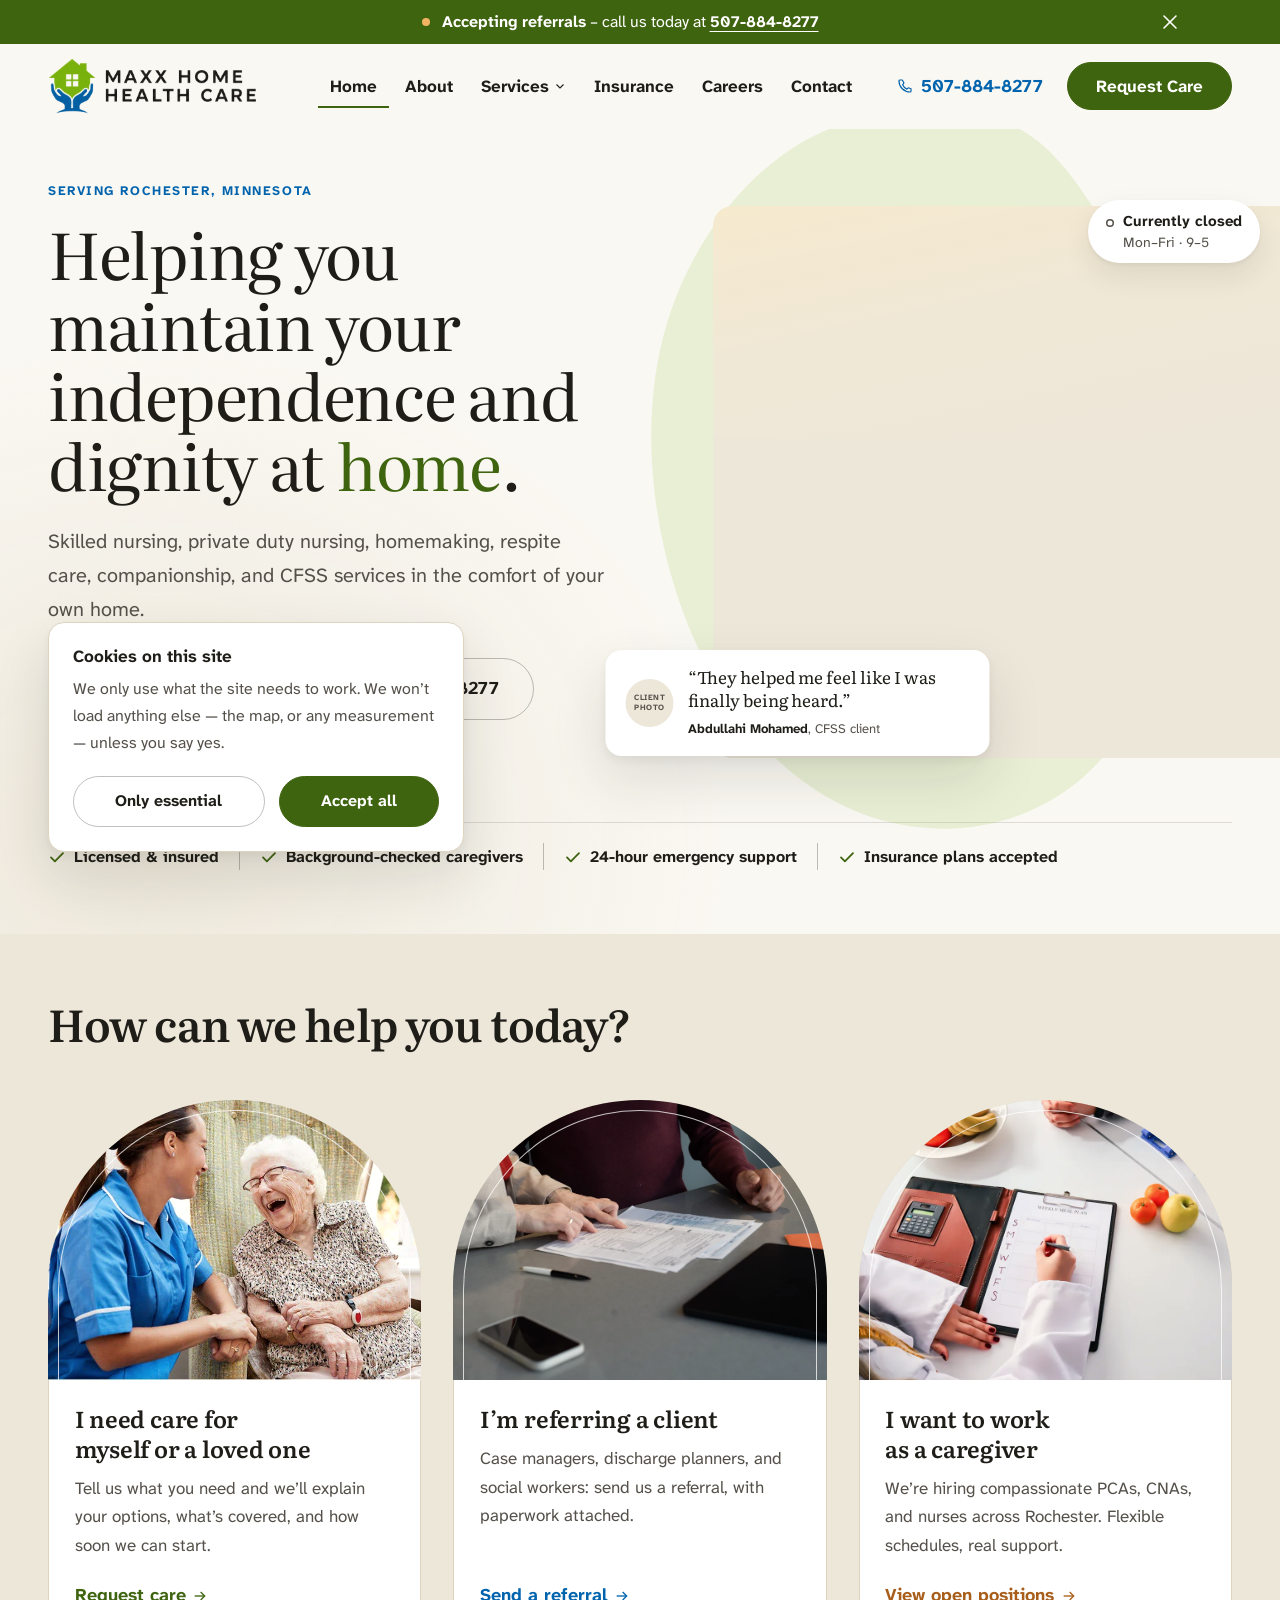
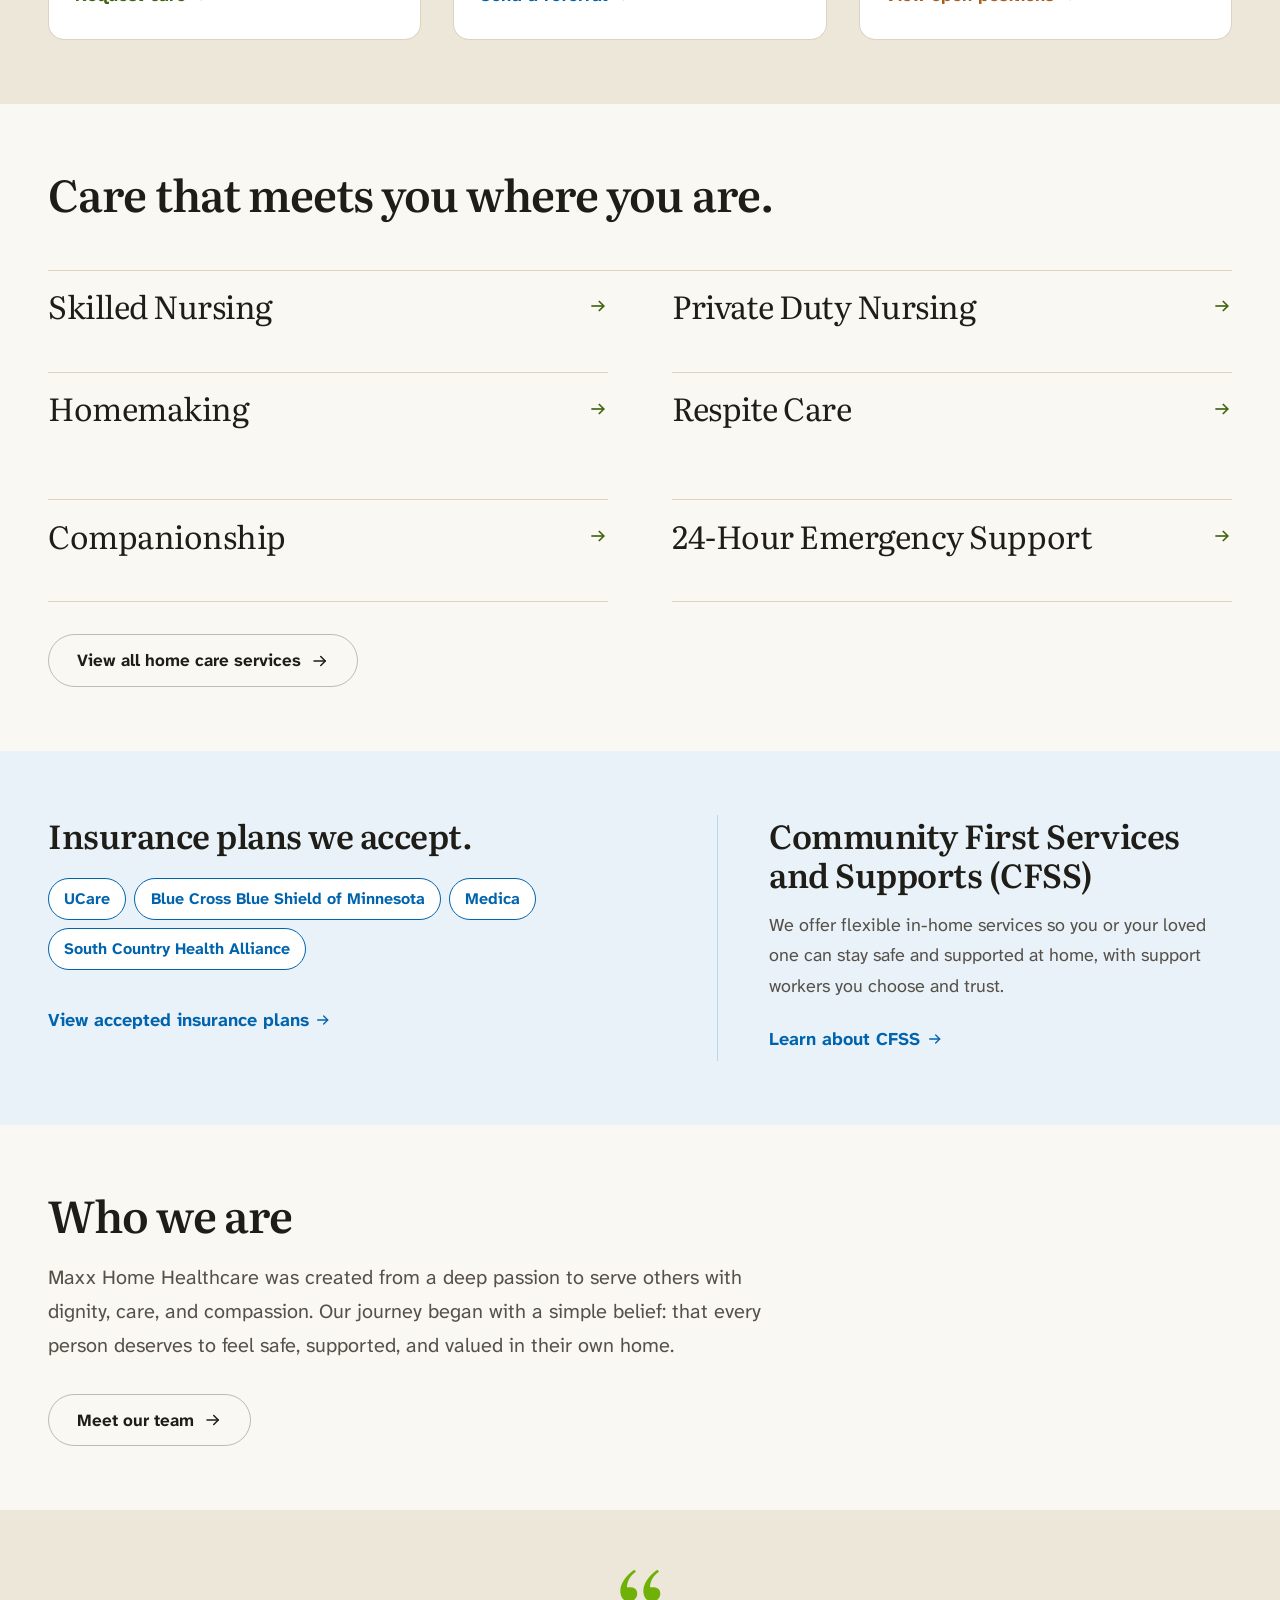
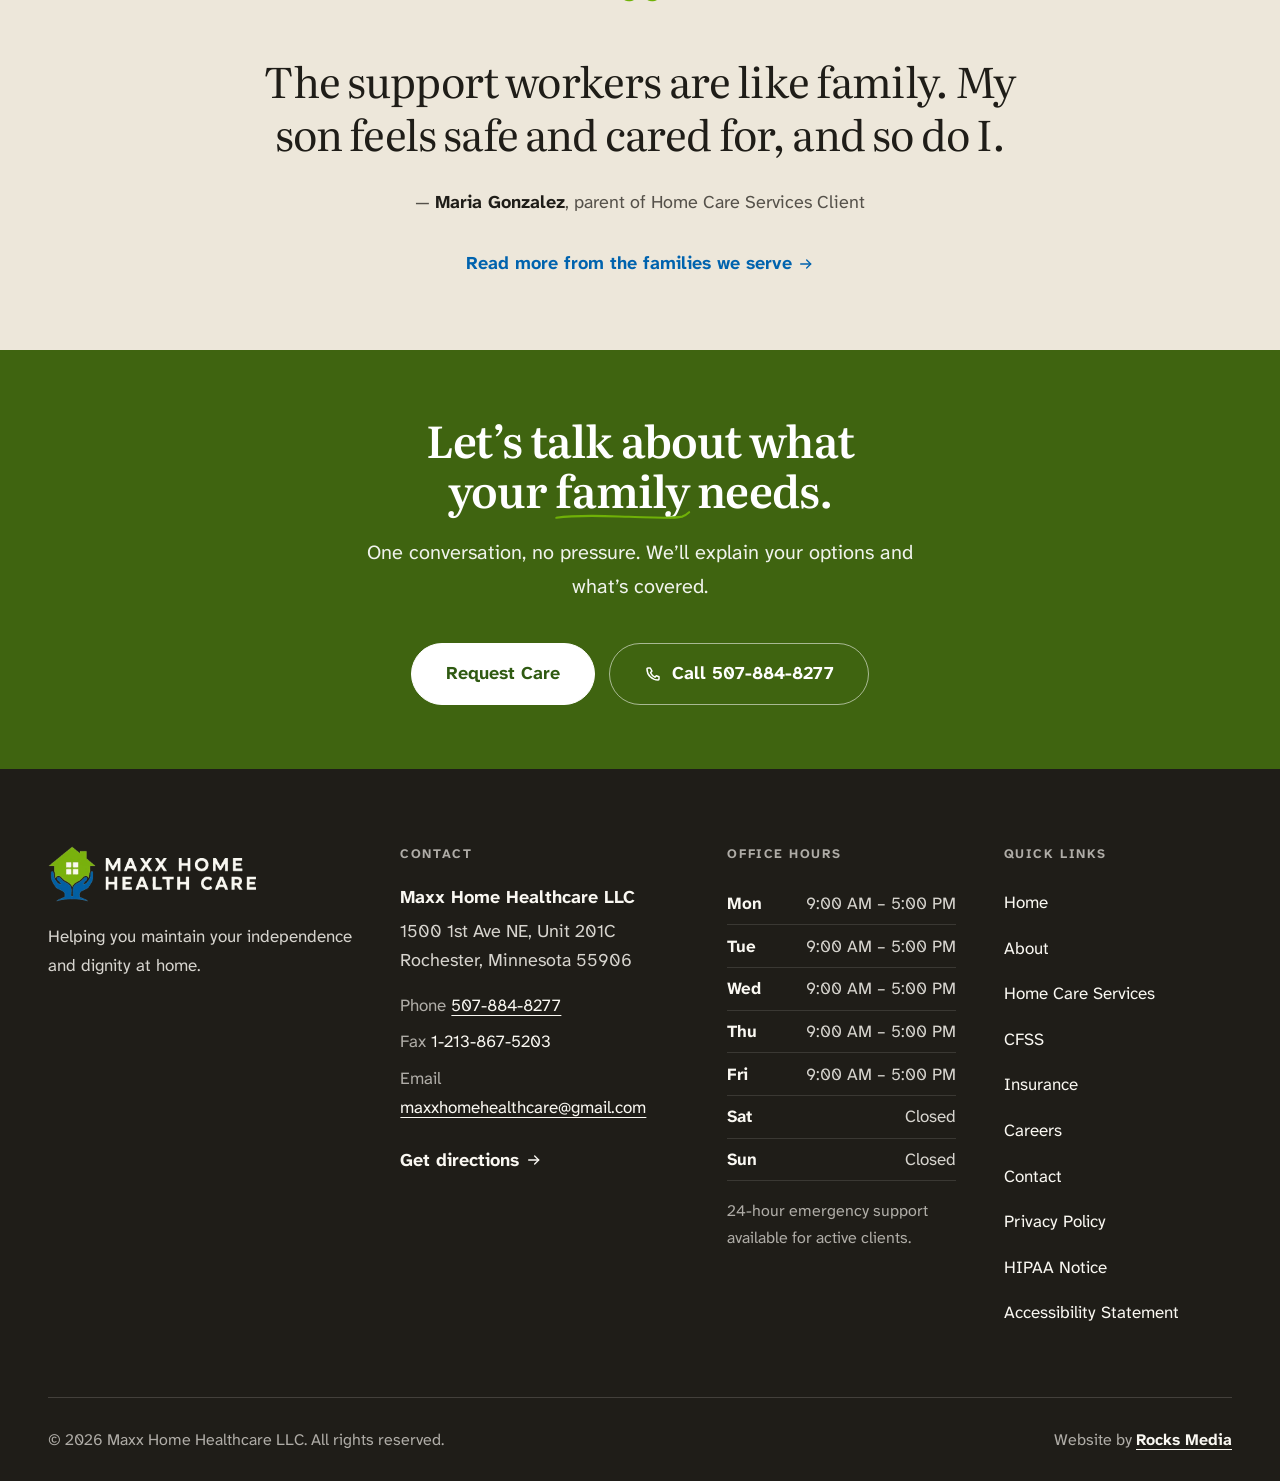
==== commit 9873918f: "Doorway photographs for "How can we help you today?" Care: client-supplied photo. Referral and caree" ====
--- a/index.html
+++ b/index.html
@@ -50,7 +50,7 @@
   if (!reduced) d.classList.add('intro-hold');
   var l = document.createElement('link');
   l.rel = 'preload'; l.as = 'image'; l.type = 'image/webp'; l.fetchPriority = 'high';
-  l.href = reduced ? 'assets/intro/intro-end.webp?v=1790987220' : 'assets/intro/intro-poster.webp?v=1790987220';
+  l.href = reduced ? 'assets/intro/intro-end.webp?v=1790987755' : 'assets/intro/intro-poster.webp?v=1790987755';
   document.head.appendChild(l);
   setTimeout(function () {
     if (!d.classList.contains('intro-on')) return;
@@ -61,8 +61,8 @@
   }, 6000);
 }());
 </script>
-<link rel="stylesheet" href="assets/css/style.css?v=1790987220">
-<link rel="stylesheet" href="assets/intro/intro.css?v=1790987220">
+<link rel="stylesheet" href="assets/css/style.css?v=1790987755">
+<link rel="stylesheet" href="assets/intro/intro.css?v=1790987755">
 <link rel="preload" as="image" type="image/webp" href="assets/img/hero-800.webp" imagesrcset="assets/img/hero-800.webp 800w, assets/img/hero-1200.webp 1200w" imagesizes="(min-width: 960px) 48vw, 100vw">
 
 <script type="application/ld+json">
@@ -213,11 +213,11 @@
 <body>
 <div class="intro" id="intro" aria-hidden="true">
   <video class="intro__media" width="1920" height="1080" autoplay muted playsinline preload="auto"
-         poster="assets/intro/intro-poster.webp?v=1790987220" tabindex="-1" disablepictureinpicture disableremoteplayback>
-    <source data-src="assets/intro/maxx-intro-1280.mp4?v=1790987220" type="video/mp4" media="(max-width: 900px)">
-    <source data-src="assets/intro/maxx-intro-1280.webm?v=1790987220" type="video/webm" media="(max-width: 900px)">
-    <source data-src="assets/intro/maxx-intro-1920.mp4?v=1790987220" type="video/mp4">
-    <source data-src="assets/intro/maxx-intro-1920.webm?v=1790987220" type="video/webm">
+         poster="assets/intro/intro-poster.webp?v=1790987755" tabindex="-1" disablepictureinpicture disableremoteplayback>
+    <source data-src="assets/intro/maxx-intro-1280.mp4?v=1790987755" type="video/mp4" media="(max-width: 900px)">
+    <source data-src="assets/intro/maxx-intro-1280.webm?v=1790987755" type="video/webm" media="(max-width: 900px)">
+    <source data-src="assets/intro/maxx-intro-1920.mp4?v=1790987755" type="video/mp4">
+    <source data-src="assets/intro/maxx-intro-1920.webm?v=1790987755" type="video/webm">
   </video>
 </div>
 <script>
@@ -275,7 +275,7 @@
   <div class="shell header__inner">
 
     <a class="brand" href="index.html" aria-label="Maxx Home Healthcare, home page">
-      <img src="assets/img/logo.webp?v=1790987220" alt="Maxx Home Health Care" width="625" height="168">
+      <img src="assets/img/logo.webp?v=1790987755" alt="Maxx Home Health Care" width="625" height="168">
     </a>
 
     <nav class="nav" aria-label="Main">
@@ -328,7 +328,7 @@
 
 <div class="drawer" id="drawer" role="dialog" aria-modal="true" aria-label="Site menu" hidden>
   <div class="drawer__head">
-    <img src="assets/img/logo.webp?v=1790987220" alt="" width="625" height="168">
+    <img src="assets/img/logo.webp?v=1790987755" alt="" width="625" height="168">
     <button type="button" class="icon-btn icon-btn--menu" id="menu-close">
       <svg class="icon" aria-hidden="true"><use href="#i-close"></use></svg>
       <span class="visually-hidden">Close menu</span>
@@ -434,7 +434,7 @@
         <li>
           <a class="doorway" href="contact.html?type=care">
             <span class="doorway__arch" aria-hidden="true">
-              <span class="doorway__img"><span class="slot-label"><b>Photograph</b>Warm light through a front door, or a caregiver arriving.</span></span>
+              <span class="doorway__img"><img src="assets/img/door-care.webp" width="640" height="460" alt="" loading="lazy" decoding="async" style="object-position:50% 35%"></span>
               <span class="doorway__glow"></span>
             </span>
             <div class="doorway__body">
@@ -447,7 +447,7 @@
         <li>
           <a class="doorway doorway--blue" href="contact.html?type=referral">
             <span class="doorway__arch" aria-hidden="true">
-              <span class="doorway__img"><span class="slot-label"><b>Photograph</b>A care coordinator at a kitchen table with paperwork.</span></span>
+              <span class="doorway__img"><img src="assets/img/door-referral.webp" width="1000" height="667" alt="" loading="lazy" decoding="async" style="object-position:50% 50%"></span>
               <span class="doorway__glow"></span>
             </span>
             <div class="doorway__body">
@@ -460,7 +460,7 @@
         <li>
           <a class="doorway doorway--amber" href="careers.html">
             <span class="doorway__arch" aria-hidden="true">
-              <span class="doorway__img"><span class="slot-label"><b>Photograph</b>A Maxx caregiver, smiling, on the way to a visit.</span></span>
+              <span class="doorway__img"><img src="assets/img/door-careers.webp" width="900" height="702" alt="" loading="lazy" decoding="async" style="object-position:50% 60%"></span>
               <span class="doorway__glow"></span>
             </span>
             <div class="doorway__body">
@@ -569,7 +569,7 @@
 
       <div class="footer__brand">
         <h2 class="visually-hidden">Maxx Home Healthcare</h2>
-        <img src="assets/img/logo-cream.webp?v=1790987220" alt="Maxx Home Health Care" width="625" height="168">
+        <img src="assets/img/logo-cream.webp?v=1790987755" alt="Maxx Home Health Care" width="625" height="168">
         <p class="footer__tagline">Helping you maintain your independence and dignity at home.</p>
       </div>
 
@@ -653,7 +653,7 @@
   </div>
 </div>
 
-<script src="assets/intro/intro.js?v=1790987220" defer></script>
-<script src="assets/js/main.js?v=1790987220" defer></script>
+<script src="assets/intro/intro.js?v=1790987755" defer></script>
+<script src="assets/js/main.js?v=1790987755" defer></script>
 </body>
 </html>
--- a/assets/css/style.css
+++ b/assets/css/style.css
@@ -3683,3 +3683,11 @@
 .story-photo {
   aspect-ratio: 2 / 1;
 }
+
+/* Doorway photographs fill the arch; one warm grade so the three read as a set. */
+.doorway__img img {
+  width: 100%;
+  height: 100%;
+  object-fit: cover;
+  filter: saturate(0.94) contrast(1.02) sepia(0.05);
+}
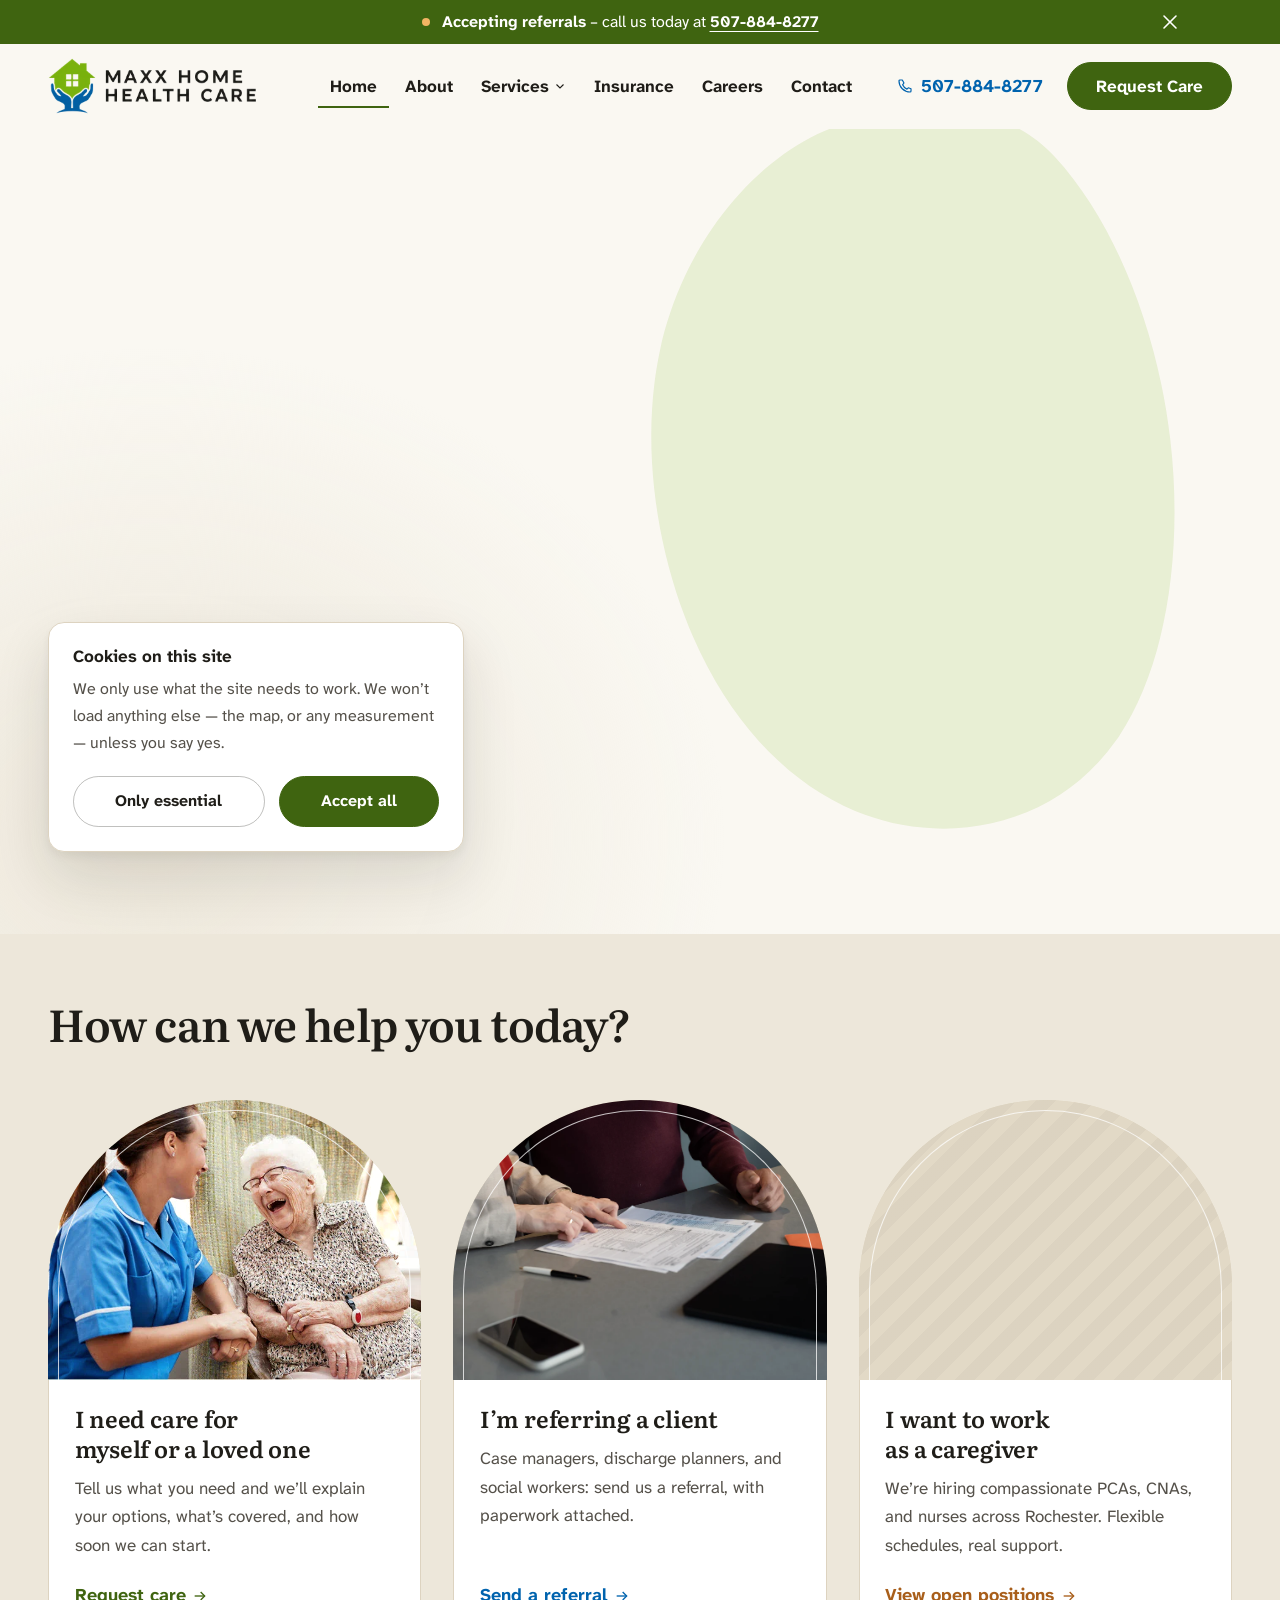
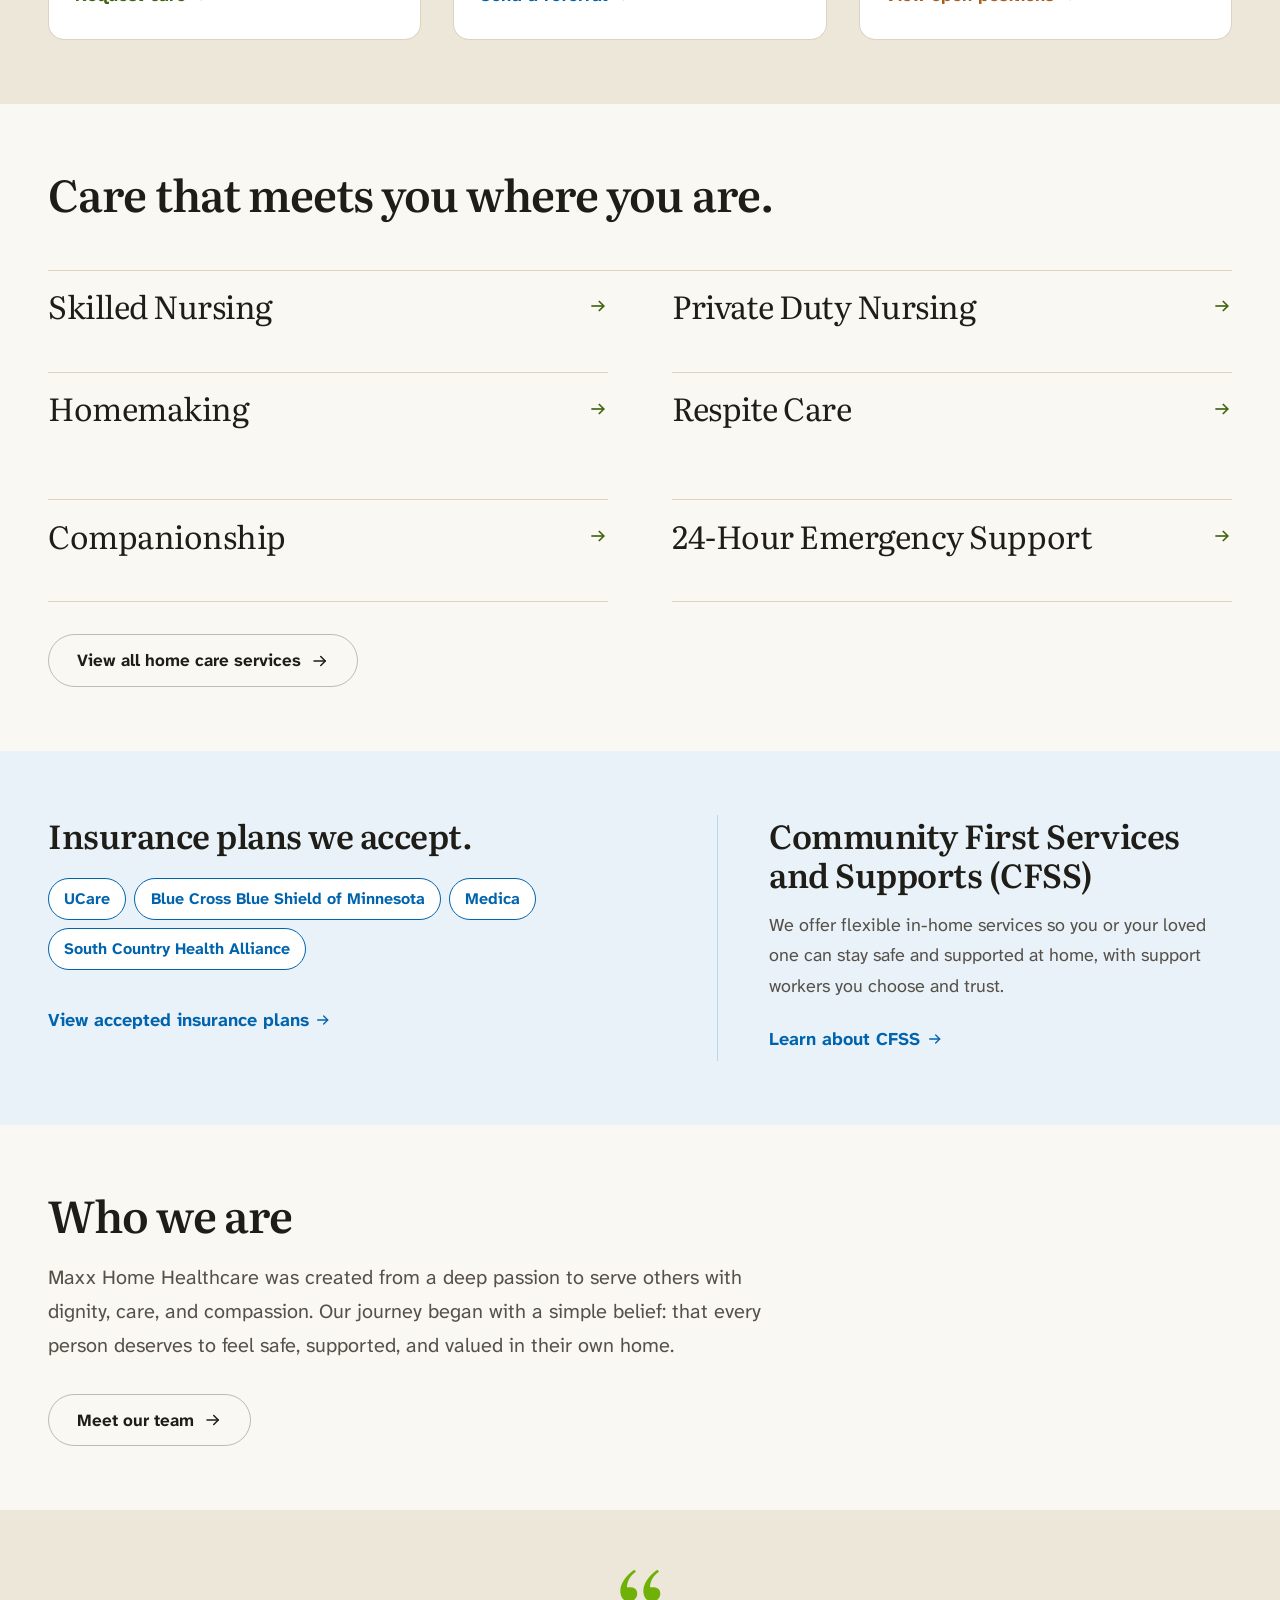
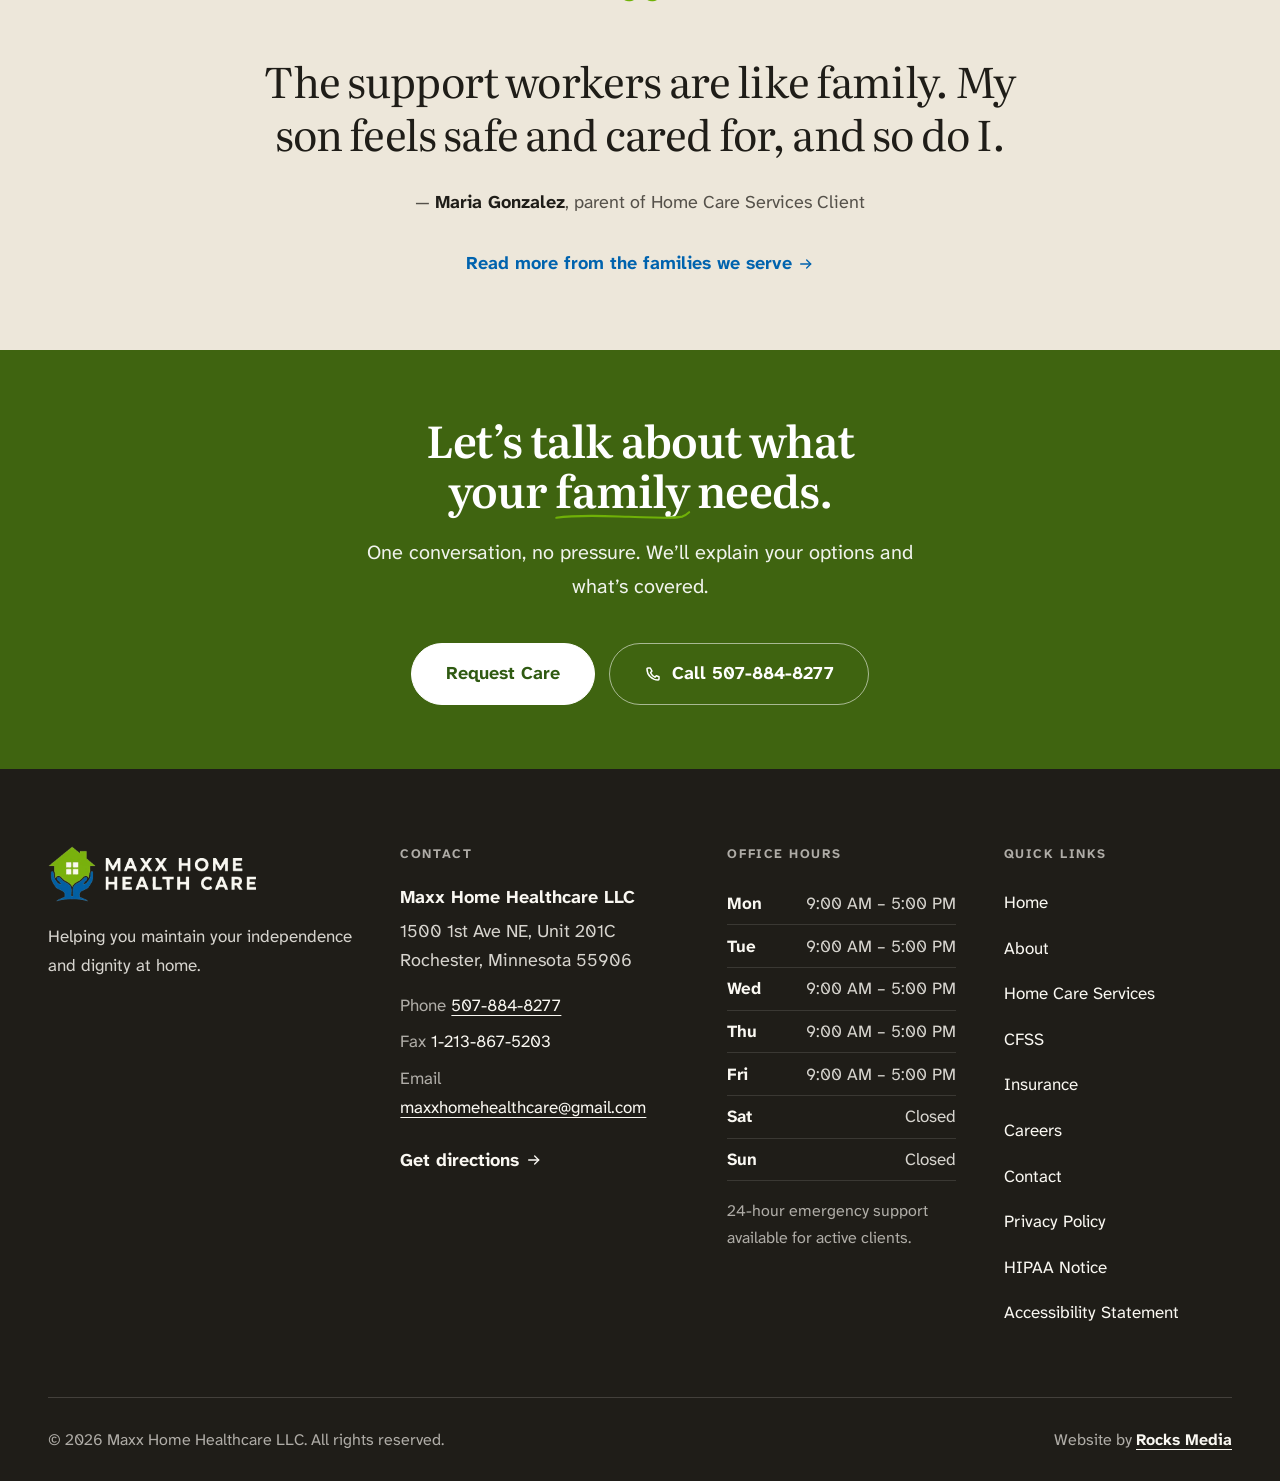
==== commit c89850f0: "Launch-ready pass: shorter copy, phone spacing, no placeholders Long paragraphs condensed to their p" ====
--- a/index.html
+++ b/index.html
@@ -20,8 +20,8 @@
 <meta name="twitter:card" content="summary_large_image">
 
 <meta name="theme-color" content="#faf8f2">
-<link rel="icon" href="/favicon.svg" type="image/svg+xml">
-<link rel="icon" href="/favicon.ico" sizes="32x32">
+<link rel="icon" href="/favicon.ico" sizes="48x48">
+<link rel="icon" href="/assets/img/favicon-64.png" type="image/png" sizes="64x64">
 <link rel="apple-touch-icon" href="/assets/img/apple-touch-icon.png">
 <link rel="manifest" href="/site.webmanifest">
 
@@ -39,7 +39,7 @@
 </script>
 <script>
 (function () {
-  var INTRO_EVERY_LOAD = true; // TEMP for review: set false before launch
+  var INTRO_EVERY_LOAD = false; // true replays the intro on every load
   try {
     if (!INTRO_EVERY_LOAD && sessionStorage.getItem('maxx-intro')) return;
     sessionStorage.setItem('maxx-intro', 'seen');
@@ -50,7 +50,7 @@
   if (!reduced) d.classList.add('intro-hold');
   var l = document.createElement('link');
   l.rel = 'preload'; l.as = 'image'; l.type = 'image/webp'; l.fetchPriority = 'high';
-  l.href = reduced ? 'assets/intro/intro-end.webp?v=1790987755' : 'assets/intro/intro-poster.webp?v=1790987755';
+  l.href = reduced ? 'assets/intro/intro-end.webp?v=1790988308' : 'assets/intro/intro-poster.webp?v=1790988308';
   document.head.appendChild(l);
   setTimeout(function () {
     if (!d.classList.contains('intro-on')) return;
@@ -61,8 +61,8 @@
   }, 6000);
 }());
 </script>
-<link rel="stylesheet" href="assets/css/style.css?v=1790987755">
-<link rel="stylesheet" href="assets/intro/intro.css?v=1790987755">
+<link rel="stylesheet" href="assets/css/style.css?v=1790988308">
+<link rel="stylesheet" href="assets/intro/intro.css?v=1790988308">
 <link rel="preload" as="image" type="image/webp" href="assets/img/hero-800.webp" imagesrcset="assets/img/hero-800.webp 800w, assets/img/hero-1200.webp 1200w" imagesizes="(min-width: 960px) 48vw, 100vw">
 
 <script type="application/ld+json">
@@ -213,11 +213,11 @@
 <body>
 <div class="intro" id="intro" aria-hidden="true">
   <video class="intro__media" width="1920" height="1080" autoplay muted playsinline preload="auto"
-         poster="assets/intro/intro-poster.webp?v=1790987755" tabindex="-1" disablepictureinpicture disableremoteplayback>
-    <source data-src="assets/intro/maxx-intro-1280.mp4?v=1790987755" type="video/mp4" media="(max-width: 900px)">
-    <source data-src="assets/intro/maxx-intro-1280.webm?v=1790987755" type="video/webm" media="(max-width: 900px)">
-    <source data-src="assets/intro/maxx-intro-1920.mp4?v=1790987755" type="video/mp4">
-    <source data-src="assets/intro/maxx-intro-1920.webm?v=1790987755" type="video/webm">
+         poster="assets/intro/intro-poster.webp?v=1790988308" tabindex="-1" disablepictureinpicture disableremoteplayback>
+    <source data-src="assets/intro/maxx-intro-1280.mp4?v=1790988308" type="video/mp4" media="(max-width: 900px)">
+    <source data-src="assets/intro/maxx-intro-1280.webm?v=1790988308" type="video/webm" media="(max-width: 900px)">
+    <source data-src="assets/intro/maxx-intro-1920.mp4?v=1790988308" type="video/mp4">
+    <source data-src="assets/intro/maxx-intro-1920.webm?v=1790988308" type="video/webm">
   </video>
 </div>
 <script>
@@ -275,7 +275,7 @@
   <div class="shell header__inner">
 
     <a class="brand" href="index.html" aria-label="Maxx Home Healthcare, home page">
-      <img src="assets/img/logo.webp?v=1790987755" alt="Maxx Home Health Care" width="625" height="168">
+      <img src="assets/img/logo.webp?v=1790988308" alt="Maxx Home Health Care" width="625" height="168">
     </a>
 
     <nav class="nav" aria-label="Main">
@@ -328,7 +328,7 @@
 
 <div class="drawer" id="drawer" role="dialog" aria-modal="true" aria-label="Site menu" hidden>
   <div class="drawer__head">
-    <img src="assets/img/logo.webp?v=1790987755" alt="" width="625" height="168">
+    <img src="assets/img/logo.webp?v=1790988308" alt="" width="625" height="168">
     <button type="button" class="icon-btn icon-btn--menu" id="menu-close">
       <svg class="icon" aria-hidden="true"><use href="#i-close"></use></svg>
       <span class="visually-hidden">Close menu</span>
@@ -406,7 +406,6 @@
         </div>
 
         <figure class="hero__quote" data-land="quote">
-          <span class="thumb" aria-hidden="true">CLIENT<br>PHOTO</span>
           <div>
             <blockquote>&ldquo;They helped me feel like I was finally being heard.&rdquo;</blockquote>
             <cite><b>Abdullahi Mohamed</b>, CFSS client</cite>
@@ -569,7 +568,7 @@
 
       <div class="footer__brand">
         <h2 class="visually-hidden">Maxx Home Healthcare</h2>
-        <img src="assets/img/logo-cream.webp?v=1790987755" alt="Maxx Home Health Care" width="625" height="168">
+        <img src="assets/img/logo-cream.webp?v=1790988308" alt="Maxx Home Health Care" width="625" height="168">
         <p class="footer__tagline">Helping you maintain your independence and dignity at home.</p>
       </div>
 
@@ -653,7 +652,7 @@
   </div>
 </div>
 
-<script src="assets/intro/intro.js?v=1790987755" defer></script>
-<script src="assets/js/main.js?v=1790987755" defer></script>
+<script src="assets/intro/intro.js?v=1790988308" defer></script>
+<script src="assets/js/main.js?v=1790988308" defer></script>
 </body>
 </html>
--- a/assets/css/style.css
+++ b/assets/css/style.css
@@ -3691,3 +3691,59 @@
   object-fit: cover;
   filter: saturate(0.94) contrast(1.02) sepia(0.05);
 }
+
+/* --------------------------------------------------------------------------
+   38. Reading comfort
+   -------------------------------------------------------------------------- */
+
+/* A short statement that carries the section, set as the lead line. */
+.lede--ink {
+  color: var(--ink);
+}
+
+.values {
+  margin-top: 1.5rem;
+}
+
+@media (max-width: 599px) {
+  /* Phones: slightly smaller long-form text, more air between paragraphs and
+     around headings, so a section reads as a few short blocks. */
+  .lede,
+  .prose-lg,
+  .direct__body,
+  .page-hero .lede {
+    font-size: 1.125rem;
+    line-height: 1.65;
+  }
+
+  p + p {
+    margin-top: 1.25em;
+  }
+
+  .band {
+    padding-block: 3.5rem;
+  }
+
+  .band--tight {
+    padding-block: 3rem;
+  }
+
+  .page-hero {
+    padding-block: 2.5rem 2.25rem;
+  }
+
+  h2 + .lede,
+  h2 + p,
+  h2 + .prose {
+    margin-top: 0.875rem;
+  }
+
+  .svc-entry {
+    padding-block: 1.75rem;
+    gap: 0.75rem;
+  }
+
+  .faq__answer {
+    font-size: 1.0625rem;
+  }
+}
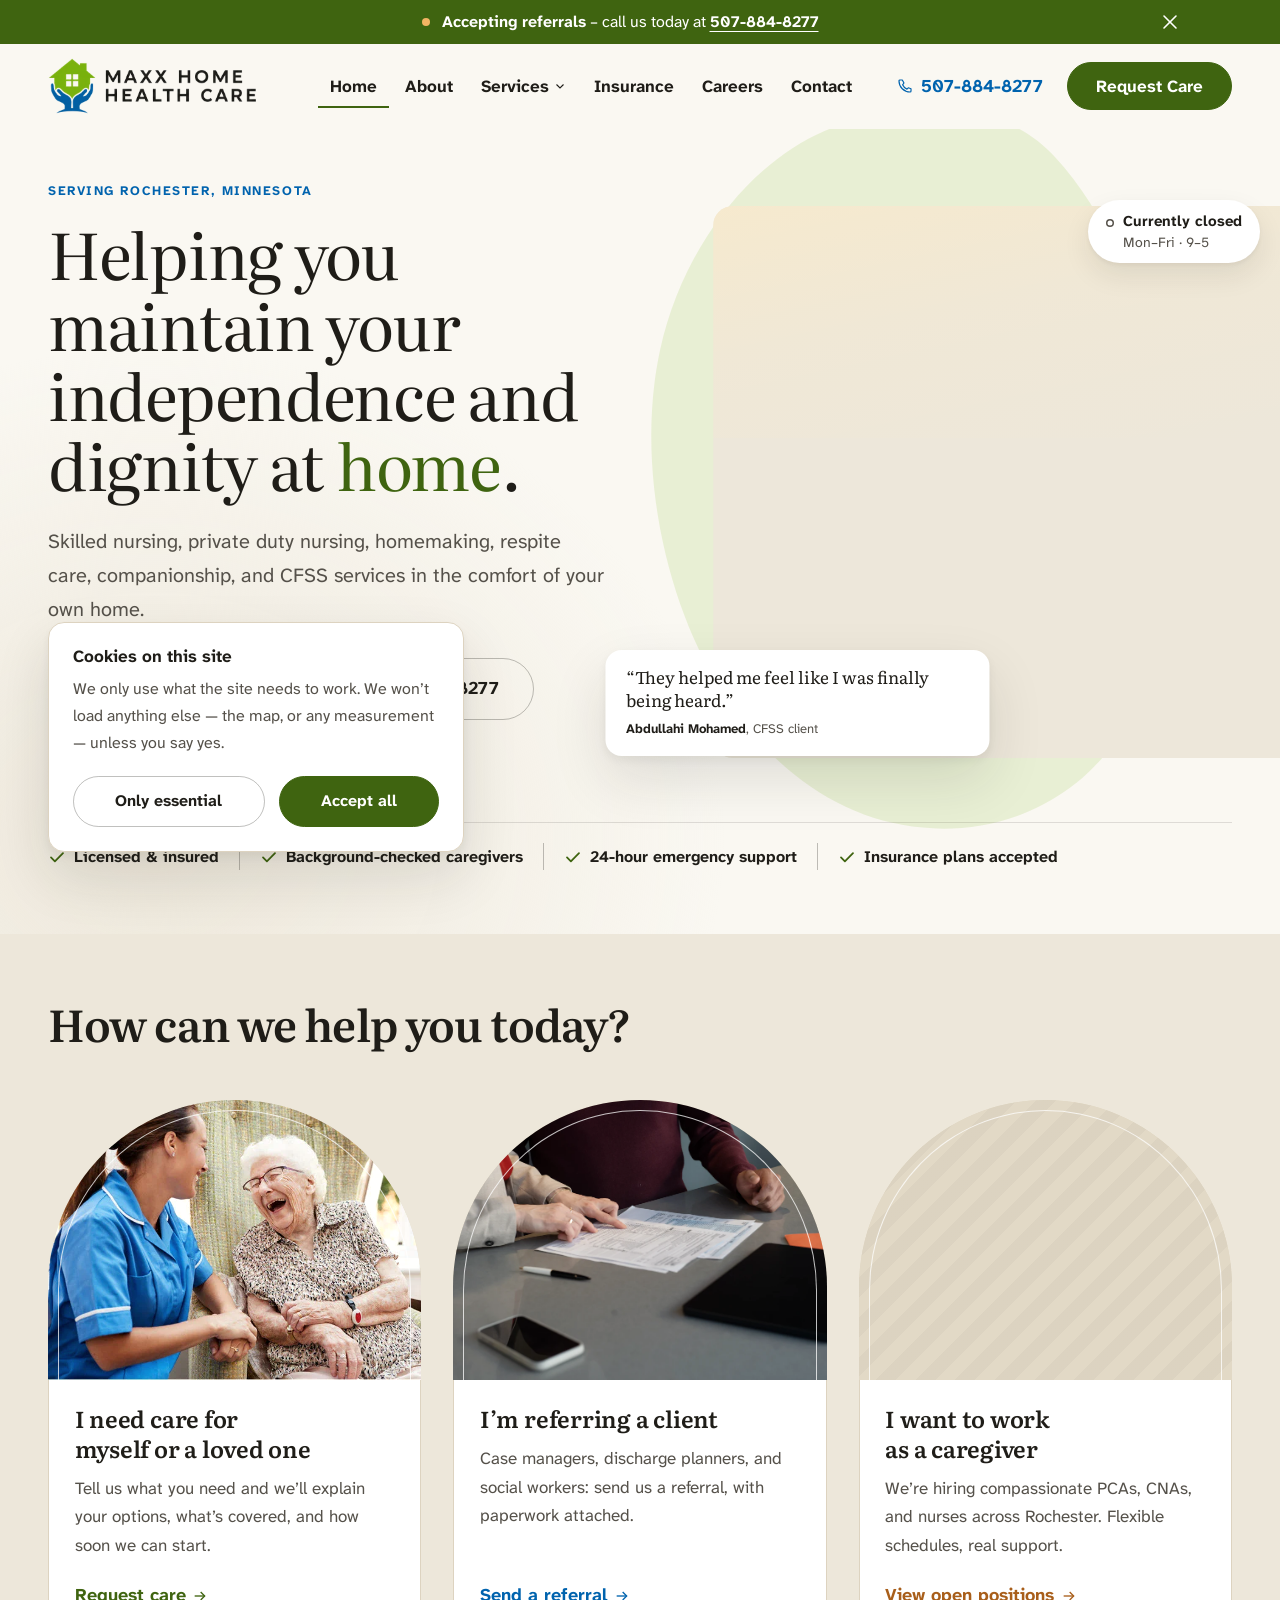
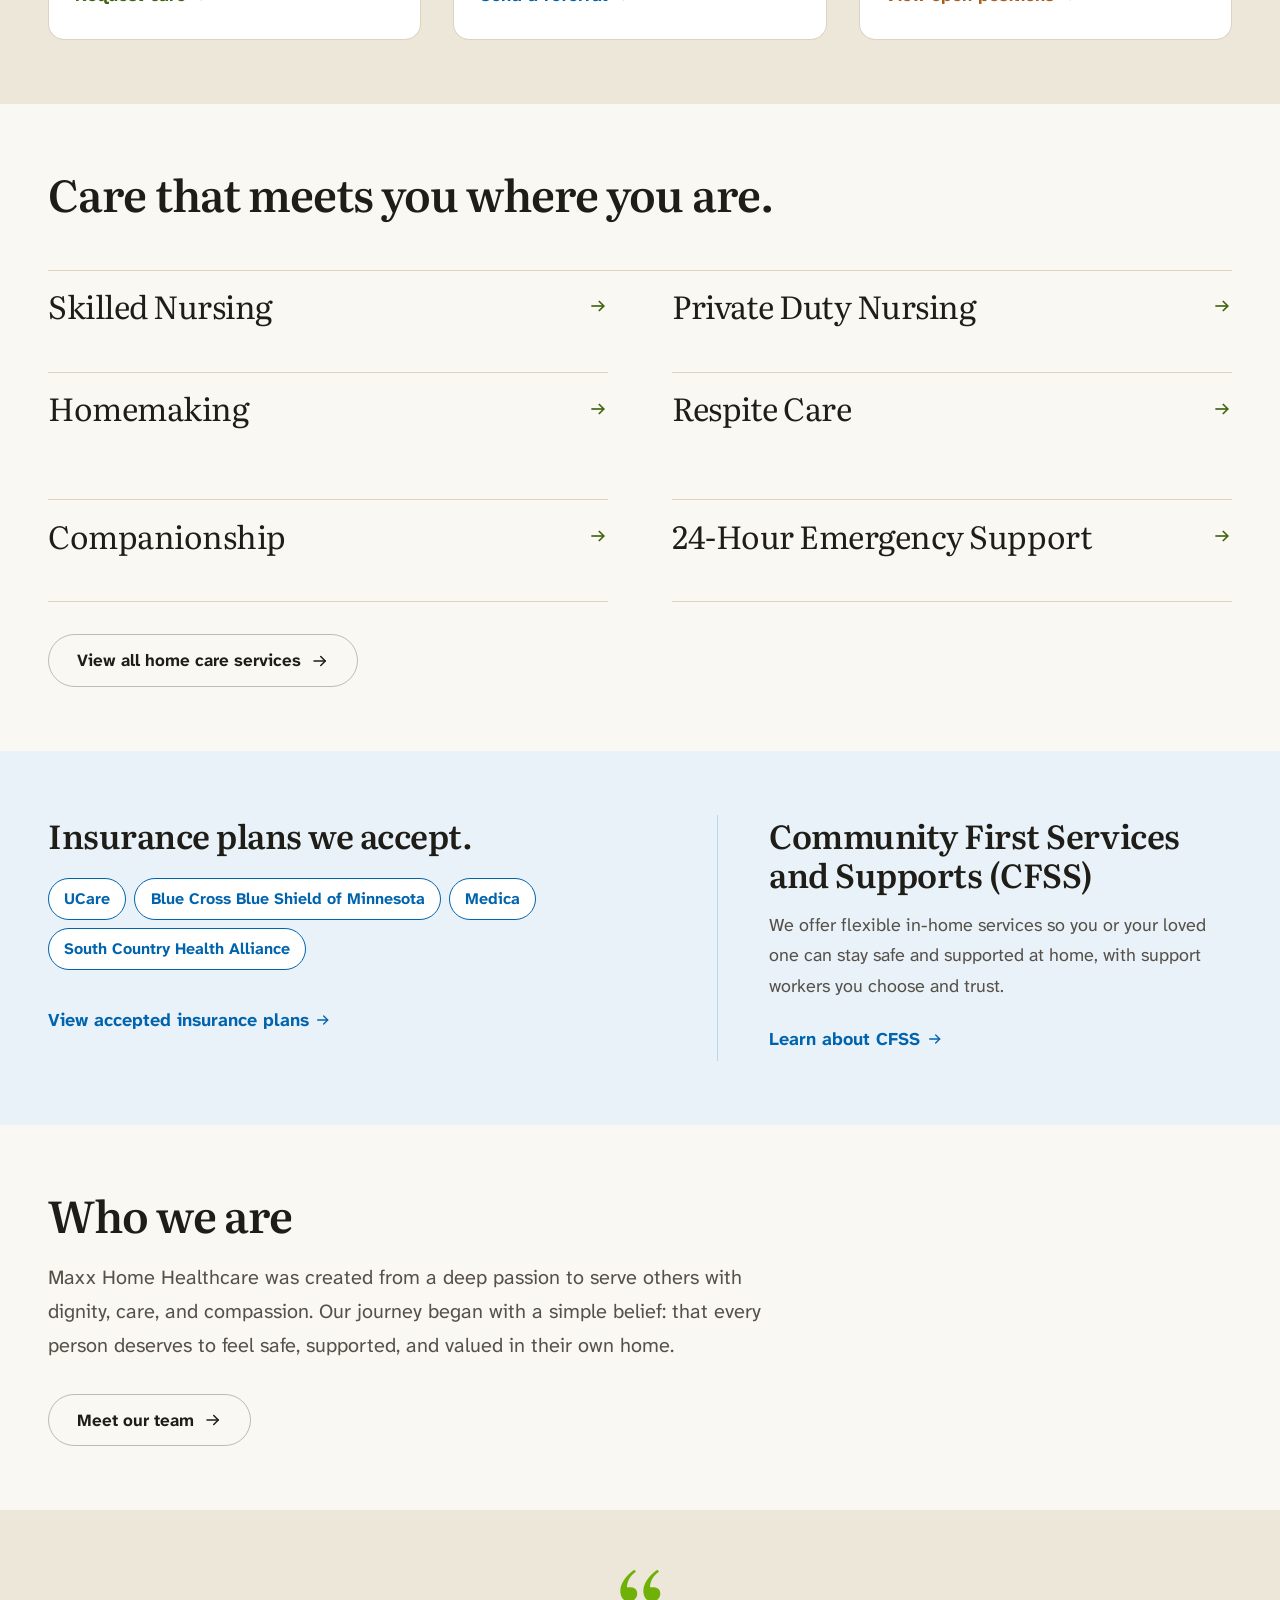
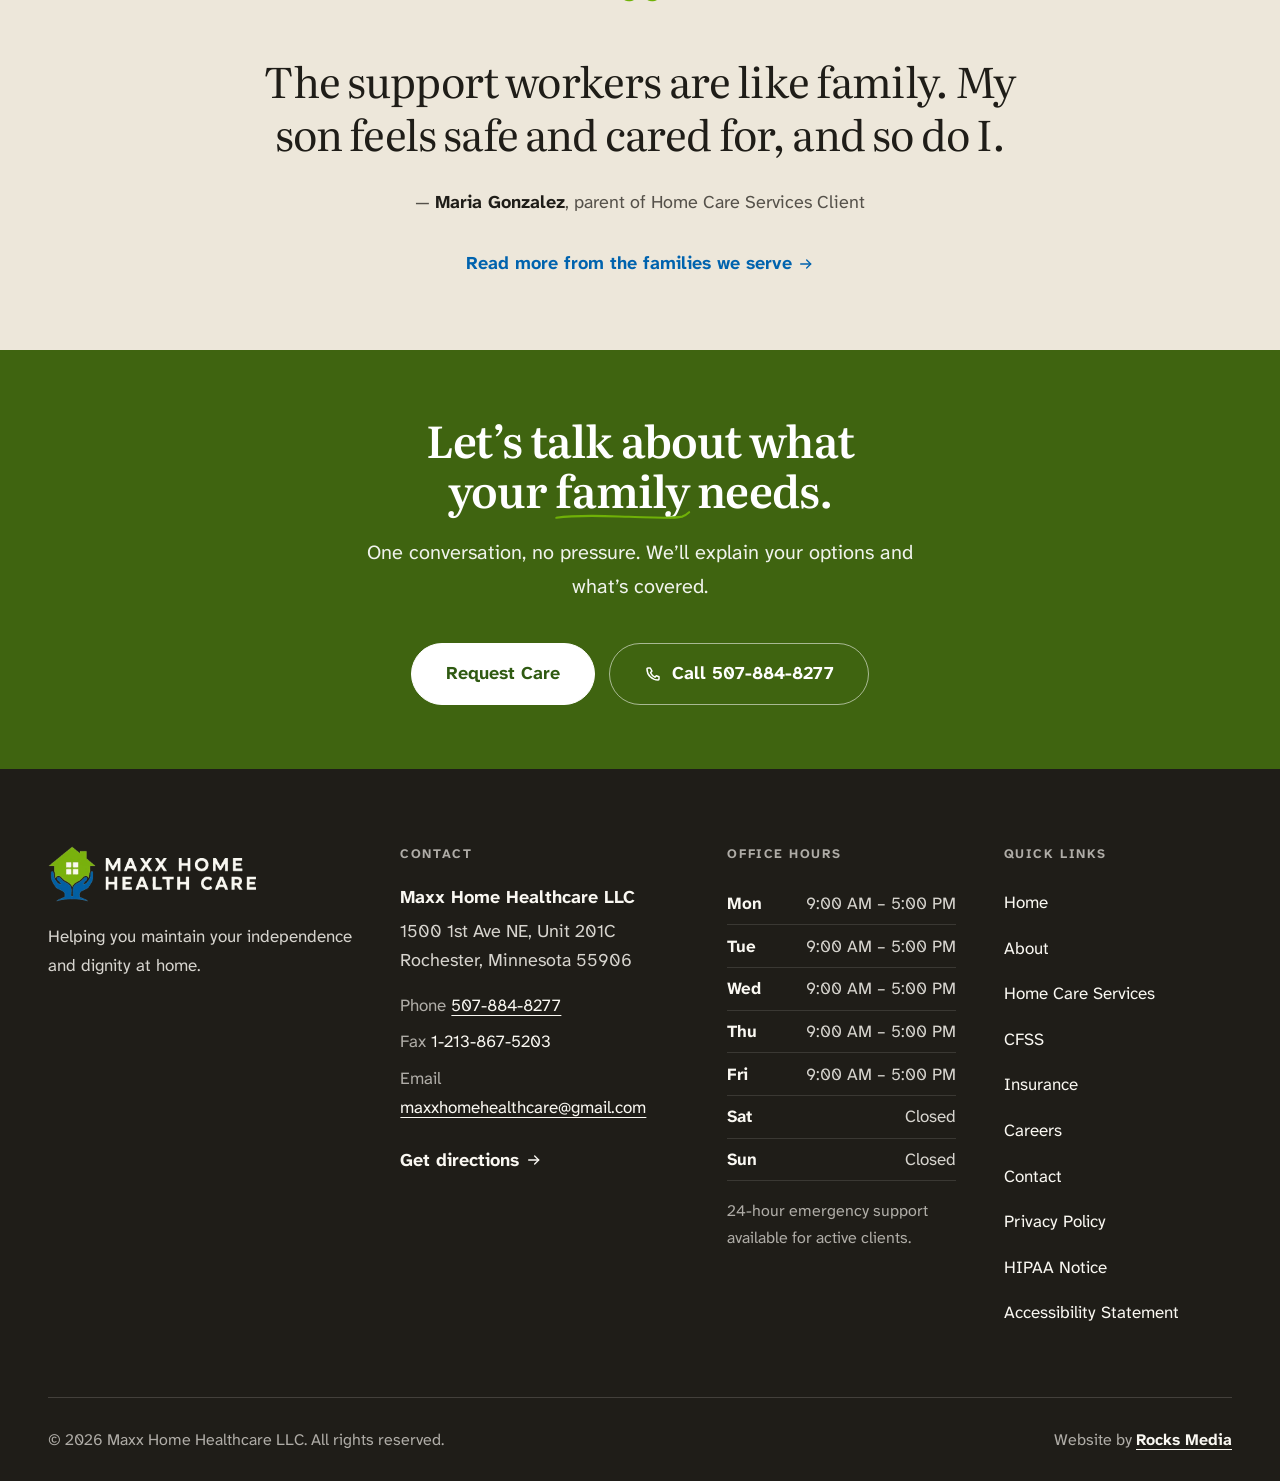
==== commit 8d407f6d: "Form submissions emailed to the office via a Pages Function /api/submit validates every field on the" ====
--- a/index.html
+++ b/index.html
@@ -50,7 +50,7 @@
   if (!reduced) d.classList.add('intro-hold');
   var l = document.createElement('link');
   l.rel = 'preload'; l.as = 'image'; l.type = 'image/webp'; l.fetchPriority = 'high';
-  l.href = reduced ? 'assets/intro/intro-end.webp?v=1790988308' : 'assets/intro/intro-poster.webp?v=1790988308';
+  l.href = reduced ? 'assets/intro/intro-end.webp?v=1791241736' : 'assets/intro/intro-poster.webp?v=1791241736';
   document.head.appendChild(l);
   setTimeout(function () {
     if (!d.classList.contains('intro-on')) return;
@@ -61,8 +61,8 @@
   }, 6000);
 }());
 </script>
-<link rel="stylesheet" href="assets/css/style.css?v=1790988308">
-<link rel="stylesheet" href="assets/intro/intro.css?v=1790988308">
+<link rel="stylesheet" href="assets/css/style.css?v=1791241736">
+<link rel="stylesheet" href="assets/intro/intro.css?v=1791241736">
 <link rel="preload" as="image" type="image/webp" href="assets/img/hero-800.webp" imagesrcset="assets/img/hero-800.webp 800w, assets/img/hero-1200.webp 1200w" imagesizes="(min-width: 960px) 48vw, 100vw">
 
 <script type="application/ld+json">
@@ -213,11 +213,11 @@
 <body>
 <div class="intro" id="intro" aria-hidden="true">
   <video class="intro__media" width="1920" height="1080" autoplay muted playsinline preload="auto"
-         poster="assets/intro/intro-poster.webp?v=1790988308" tabindex="-1" disablepictureinpicture disableremoteplayback>
-    <source data-src="assets/intro/maxx-intro-1280.mp4?v=1790988308" type="video/mp4" media="(max-width: 900px)">
-    <source data-src="assets/intro/maxx-intro-1280.webm?v=1790988308" type="video/webm" media="(max-width: 900px)">
-    <source data-src="assets/intro/maxx-intro-1920.mp4?v=1790988308" type="video/mp4">
-    <source data-src="assets/intro/maxx-intro-1920.webm?v=1790988308" type="video/webm">
+         poster="assets/intro/intro-poster.webp?v=1791241736" tabindex="-1" disablepictureinpicture disableremoteplayback>
+    <source data-src="assets/intro/maxx-intro-1280.mp4?v=1791241736" type="video/mp4" media="(max-width: 900px)">
+    <source data-src="assets/intro/maxx-intro-1280.webm?v=1791241736" type="video/webm" media="(max-width: 900px)">
+    <source data-src="assets/intro/maxx-intro-1920.mp4?v=1791241736" type="video/mp4">
+    <source data-src="assets/intro/maxx-intro-1920.webm?v=1791241736" type="video/webm">
   </video>
 </div>
 <script>
@@ -275,7 +275,7 @@
   <div class="shell header__inner">
 
     <a class="brand" href="index.html" aria-label="Maxx Home Healthcare, home page">
-      <img src="assets/img/logo.webp?v=1790988308" alt="Maxx Home Health Care" width="625" height="168">
+      <img src="assets/img/logo.webp?v=1791241736" alt="Maxx Home Health Care" width="625" height="168">
     </a>
 
     <nav class="nav" aria-label="Main">
@@ -328,7 +328,7 @@
 
 <div class="drawer" id="drawer" role="dialog" aria-modal="true" aria-label="Site menu" hidden>
   <div class="drawer__head">
-    <img src="assets/img/logo.webp?v=1790988308" alt="" width="625" height="168">
+    <img src="assets/img/logo.webp?v=1791241736" alt="" width="625" height="168">
     <button type="button" class="icon-btn icon-btn--menu" id="menu-close">
       <svg class="icon" aria-hidden="true"><use href="#i-close"></use></svg>
       <span class="visually-hidden">Close menu</span>
@@ -568,7 +568,7 @@
 
       <div class="footer__brand">
         <h2 class="visually-hidden">Maxx Home Healthcare</h2>
-        <img src="assets/img/logo-cream.webp?v=1790988308" alt="Maxx Home Health Care" width="625" height="168">
+        <img src="assets/img/logo-cream.webp?v=1791241736" alt="Maxx Home Health Care" width="625" height="168">
         <p class="footer__tagline">Helping you maintain your independence and dignity at home.</p>
       </div>
 
@@ -652,7 +652,7 @@
   </div>
 </div>
 
-<script src="assets/intro/intro.js?v=1790988308" defer></script>
-<script src="assets/js/main.js?v=1790988308" defer></script>
+<script src="assets/intro/intro.js?v=1791241736" defer></script>
+<script src="assets/js/main.js?v=1791241736" defer></script>
 </body>
 </html>
--- a/assets/css/style.css
+++ b/assets/css/style.css
@@ -3747,3 +3747,17 @@
     font-size: 1.0625rem;
   }
 }
+
+/* Spam trap: out of sight and out of the tab order; people never fill it. */
+.hp {
+  position: absolute;
+  left: -10000px;
+  width: 1px;
+  height: 1px;
+  overflow: hidden;
+}
+
+/* Turnstile only shows itself when it needs the visitor to click. */
+.turnstile:empty {
+  display: none;
+}
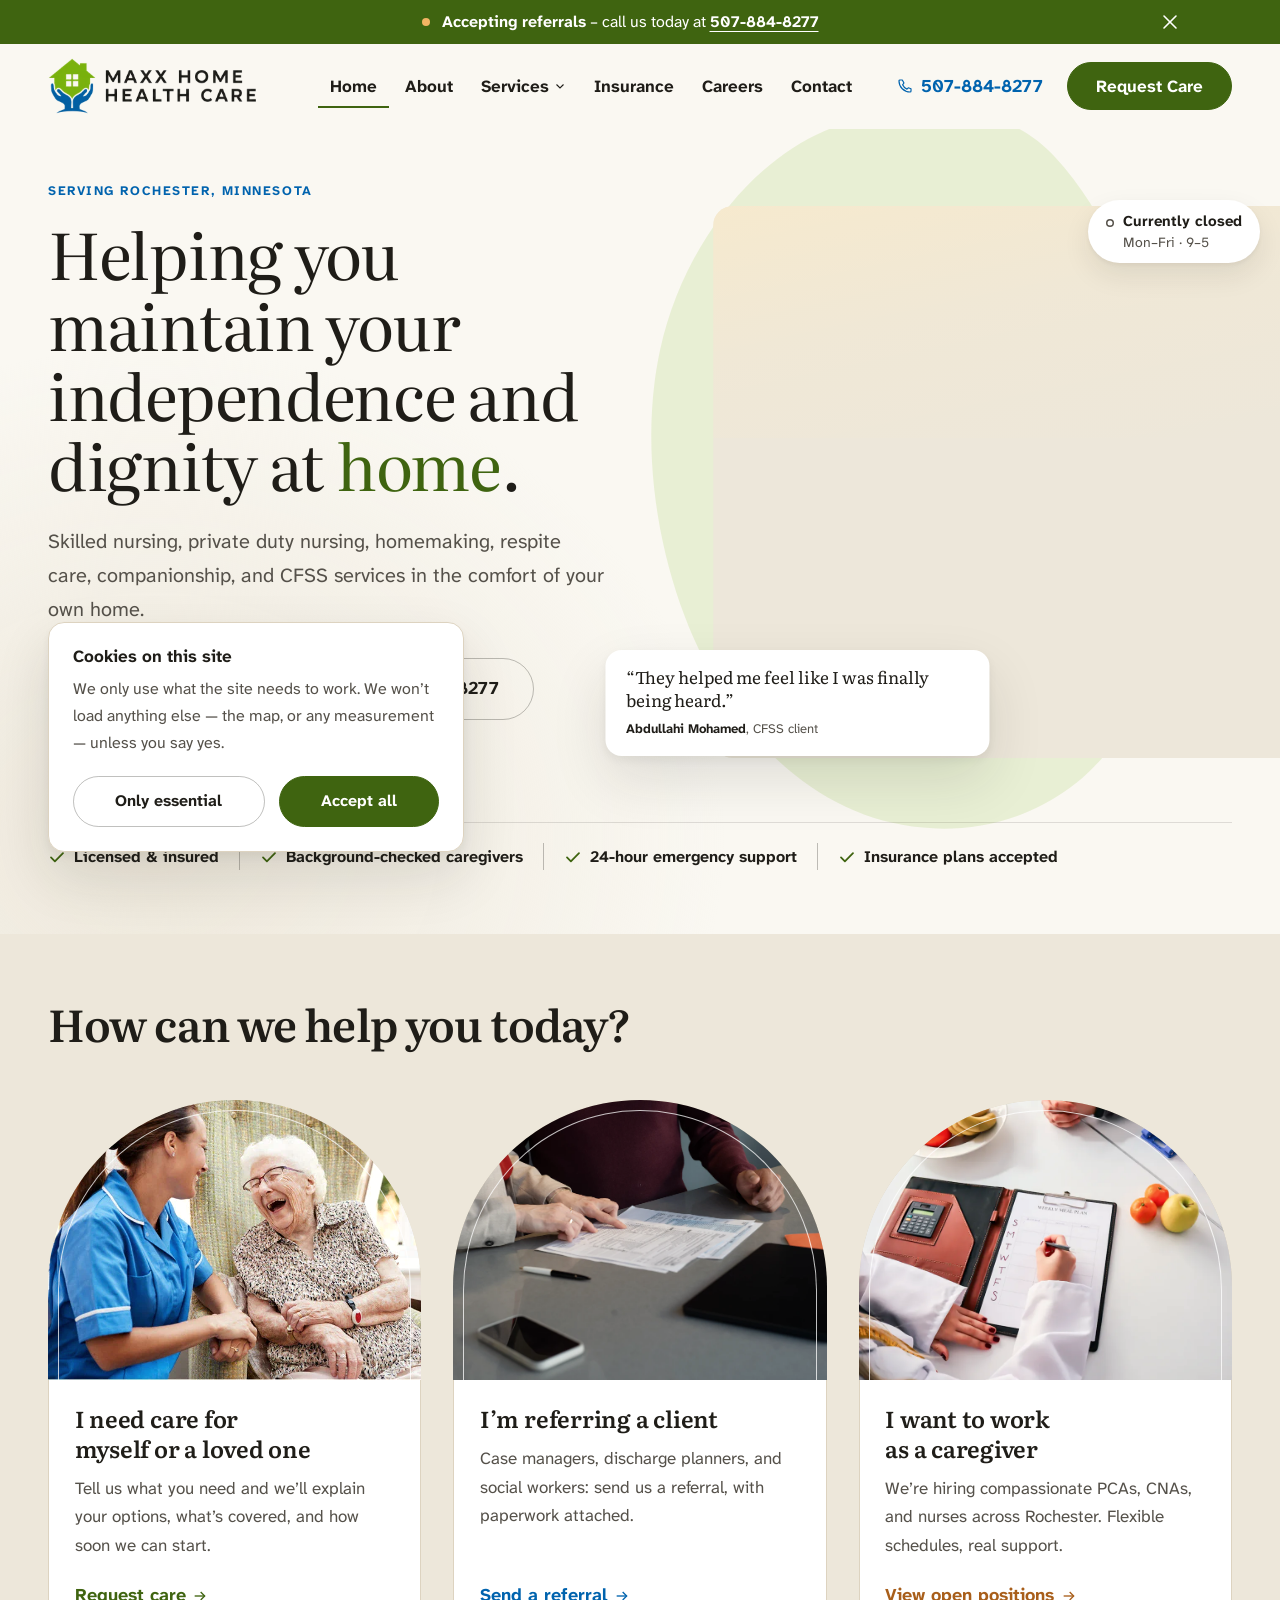
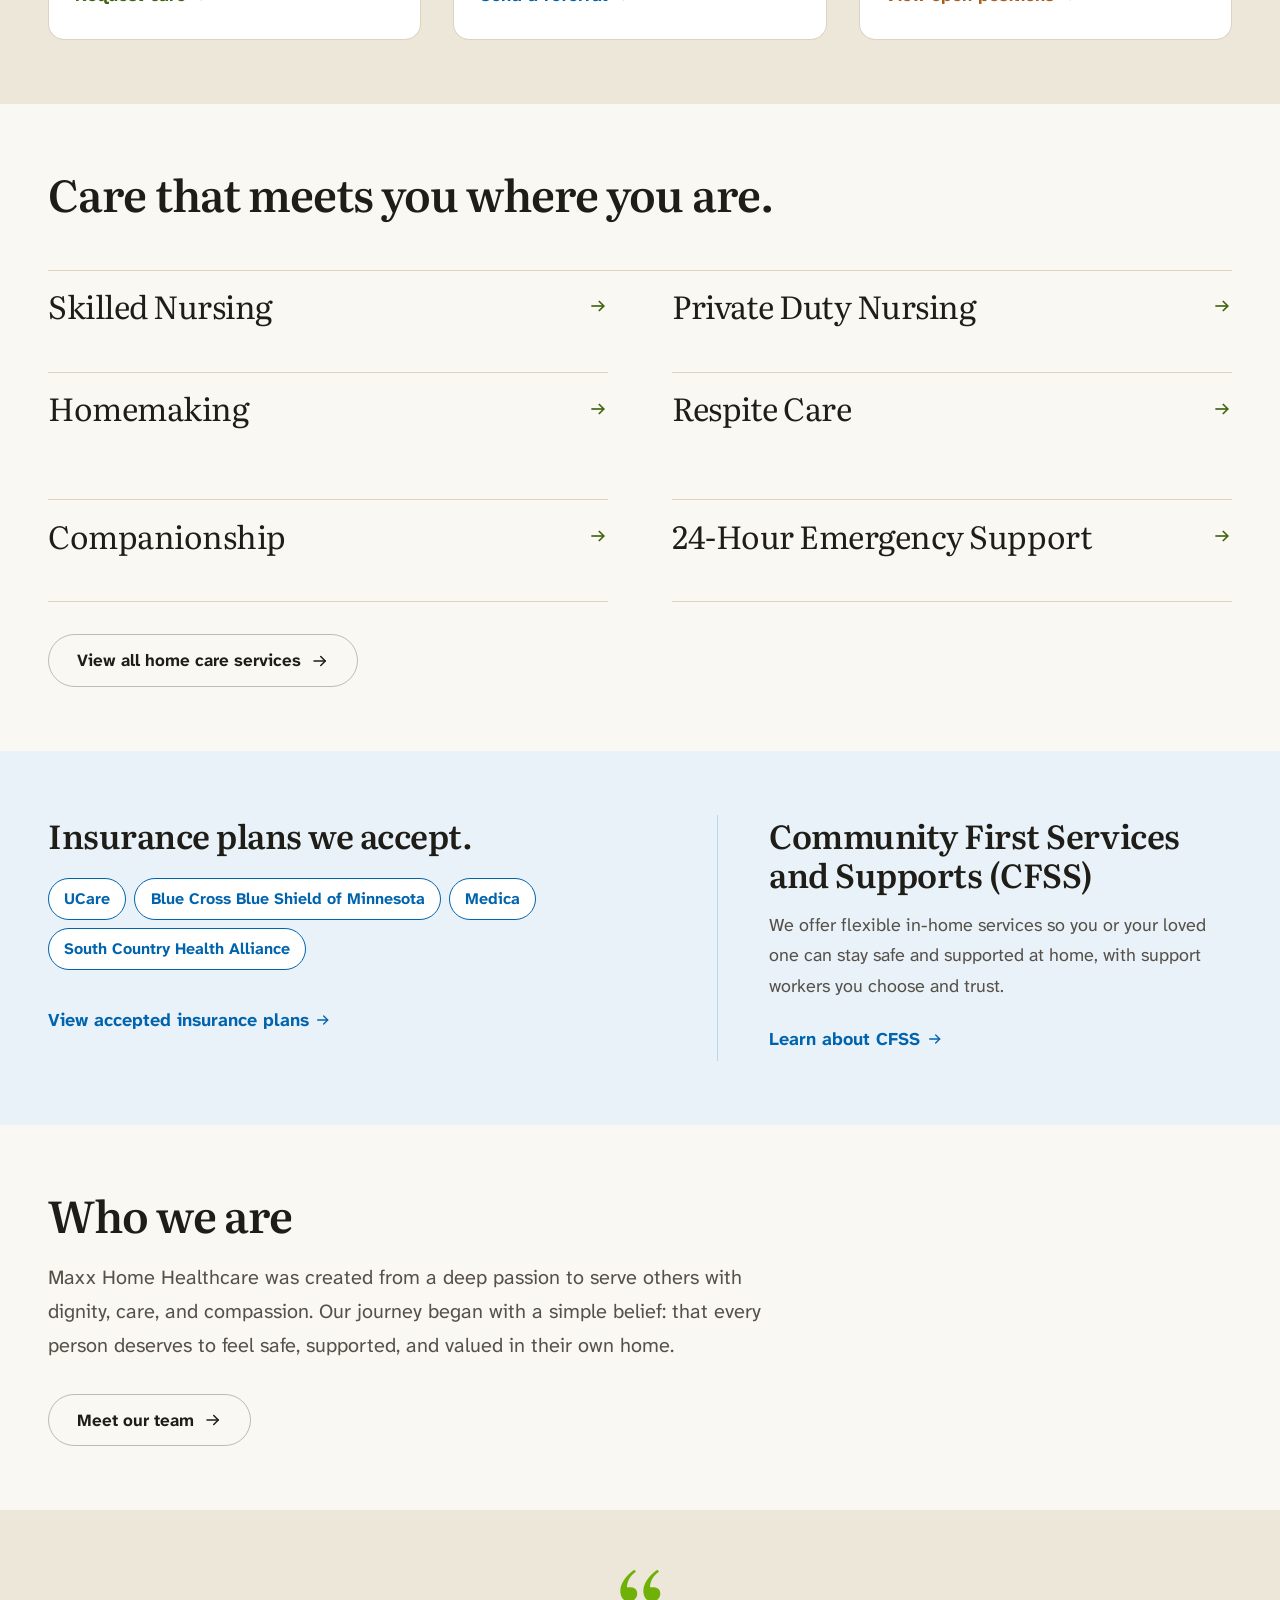
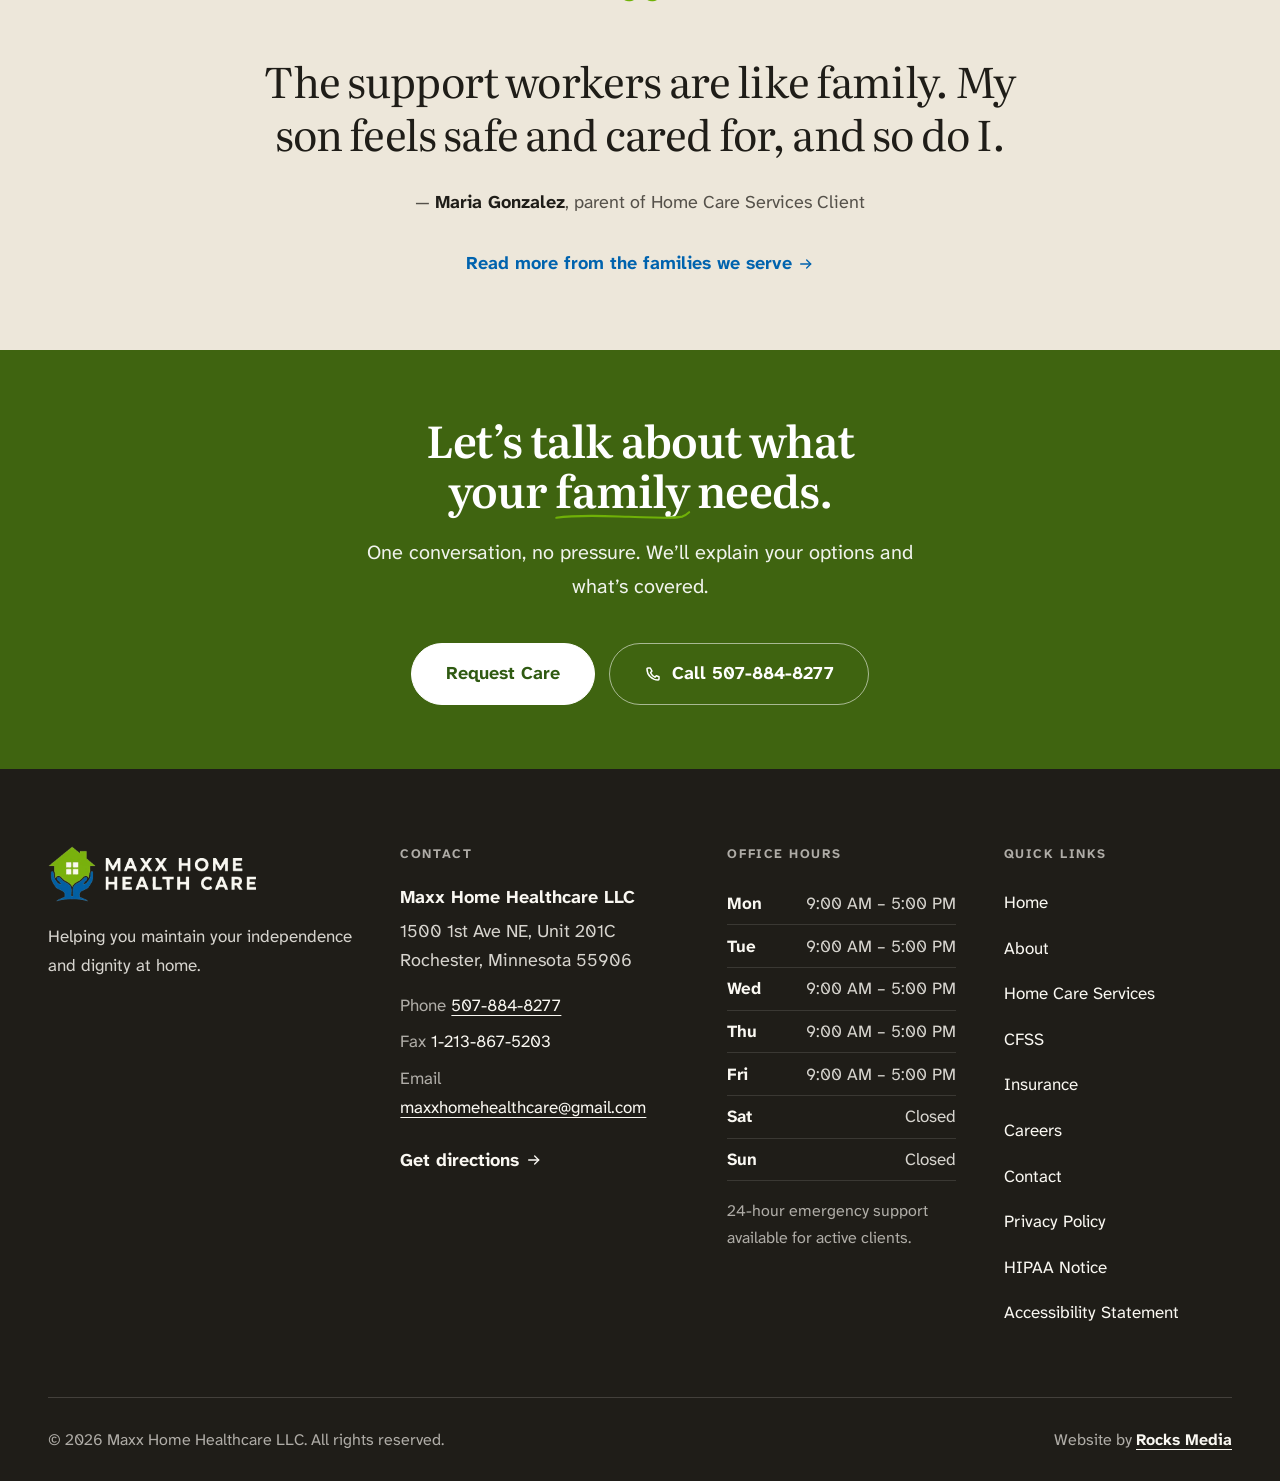
==== commit 4e11a765: "Contact: form first, call block after; send from hello@ Co-Authored-By: Claude Opus 5.5 <noreply@ant" ====
--- a/index.html
+++ b/index.html
@@ -50,7 +50,7 @@
   if (!reduced) d.classList.add('intro-hold');
   var l = document.createElement('link');
   l.rel = 'preload'; l.as = 'image'; l.type = 'image/webp'; l.fetchPriority = 'high';
-  l.href = reduced ? 'assets/intro/intro-end.webp?v=1791241736' : 'assets/intro/intro-poster.webp?v=1791241736';
+  l.href = reduced ? 'assets/intro/intro-end.webp?v=1791418239' : 'assets/intro/intro-poster.webp?v=1791418239';
   document.head.appendChild(l);
   setTimeout(function () {
     if (!d.classList.contains('intro-on')) return;
@@ -61,8 +61,8 @@
   }, 6000);
 }());
 </script>
-<link rel="stylesheet" href="assets/css/style.css?v=1791241736">
-<link rel="stylesheet" href="assets/intro/intro.css?v=1791241736">
+<link rel="stylesheet" href="assets/css/style.css?v=1791418239">
+<link rel="stylesheet" href="assets/intro/intro.css?v=1791418239">
 <link rel="preload" as="image" type="image/webp" href="assets/img/hero-800.webp" imagesrcset="assets/img/hero-800.webp 800w, assets/img/hero-1200.webp 1200w" imagesizes="(min-width: 960px) 48vw, 100vw">
 
 <script type="application/ld+json">
@@ -213,11 +213,11 @@
 <body>
 <div class="intro" id="intro" aria-hidden="true">
   <video class="intro__media" width="1920" height="1080" autoplay muted playsinline preload="auto"
-         poster="assets/intro/intro-poster.webp?v=1791241736" tabindex="-1" disablepictureinpicture disableremoteplayback>
-    <source data-src="assets/intro/maxx-intro-1280.mp4?v=1791241736" type="video/mp4" media="(max-width: 900px)">
-    <source data-src="assets/intro/maxx-intro-1280.webm?v=1791241736" type="video/webm" media="(max-width: 900px)">
-    <source data-src="assets/intro/maxx-intro-1920.mp4?v=1791241736" type="video/mp4">
-    <source data-src="assets/intro/maxx-intro-1920.webm?v=1791241736" type="video/webm">
+         poster="assets/intro/intro-poster.webp?v=1791418239" tabindex="-1" disablepictureinpicture disableremoteplayback>
+    <source data-src="assets/intro/maxx-intro-1280.mp4?v=1791418239" type="video/mp4" media="(max-width: 900px)">
+    <source data-src="assets/intro/maxx-intro-1280.webm?v=1791418239" type="video/webm" media="(max-width: 900px)">
+    <source data-src="assets/intro/maxx-intro-1920.mp4?v=1791418239" type="video/mp4">
+    <source data-src="assets/intro/maxx-intro-1920.webm?v=1791418239" type="video/webm">
   </video>
 </div>
 <script>
@@ -275,7 +275,7 @@
   <div class="shell header__inner">
 
     <a class="brand" href="index.html" aria-label="Maxx Home Healthcare, home page">
-      <img src="assets/img/logo.webp?v=1791241736" alt="Maxx Home Health Care" width="625" height="168">
+      <img src="assets/img/logo.webp?v=1791418239" alt="Maxx Home Health Care" width="625" height="168">
     </a>
 
     <nav class="nav" aria-label="Main">
@@ -328,7 +328,7 @@
 
 <div class="drawer" id="drawer" role="dialog" aria-modal="true" aria-label="Site menu" hidden>
   <div class="drawer__head">
-    <img src="assets/img/logo.webp?v=1791241736" alt="" width="625" height="168">
+    <img src="assets/img/logo.webp?v=1791418239" alt="" width="625" height="168">
     <button type="button" class="icon-btn icon-btn--menu" id="menu-close">
       <svg class="icon" aria-hidden="true"><use href="#i-close"></use></svg>
       <span class="visually-hidden">Close menu</span>
@@ -568,7 +568,7 @@
 
       <div class="footer__brand">
         <h2 class="visually-hidden">Maxx Home Healthcare</h2>
-        <img src="assets/img/logo-cream.webp?v=1791241736" alt="Maxx Home Health Care" width="625" height="168">
+        <img src="assets/img/logo-cream.webp?v=1791418239" alt="Maxx Home Health Care" width="625" height="168">
         <p class="footer__tagline">Helping you maintain your independence and dignity at home.</p>
       </div>
 
@@ -652,7 +652,7 @@
   </div>
 </div>
 
-<script src="assets/intro/intro.js?v=1791241736" defer></script>
-<script src="assets/js/main.js?v=1791241736" defer></script>
+<script src="assets/intro/intro.js?v=1791418239" defer></script>
+<script src="assets/js/main.js?v=1791418239" defer></script>
 </body>
 </html>
--- a/assets/css/style.css
+++ b/assets/css/style.css
@@ -3761,3 +3761,22 @@
 .turnstile:empty {
   display: none;
 }
+
+/* Contact: the form leads the page; the call block follows it. */
+.band.contact-top {
+  padding-top: clamp(3rem, 6vw, 5.5rem);
+}
+
+.contact-aside .eyebrow {
+  display: block;
+  margin-bottom: 1rem;
+}
+
+.call-band {
+  border-top: 1px solid var(--oat-deep);
+}
+
+.call-band .lede {
+  margin-top: 1.5rem;
+  max-width: 58ch;
+}
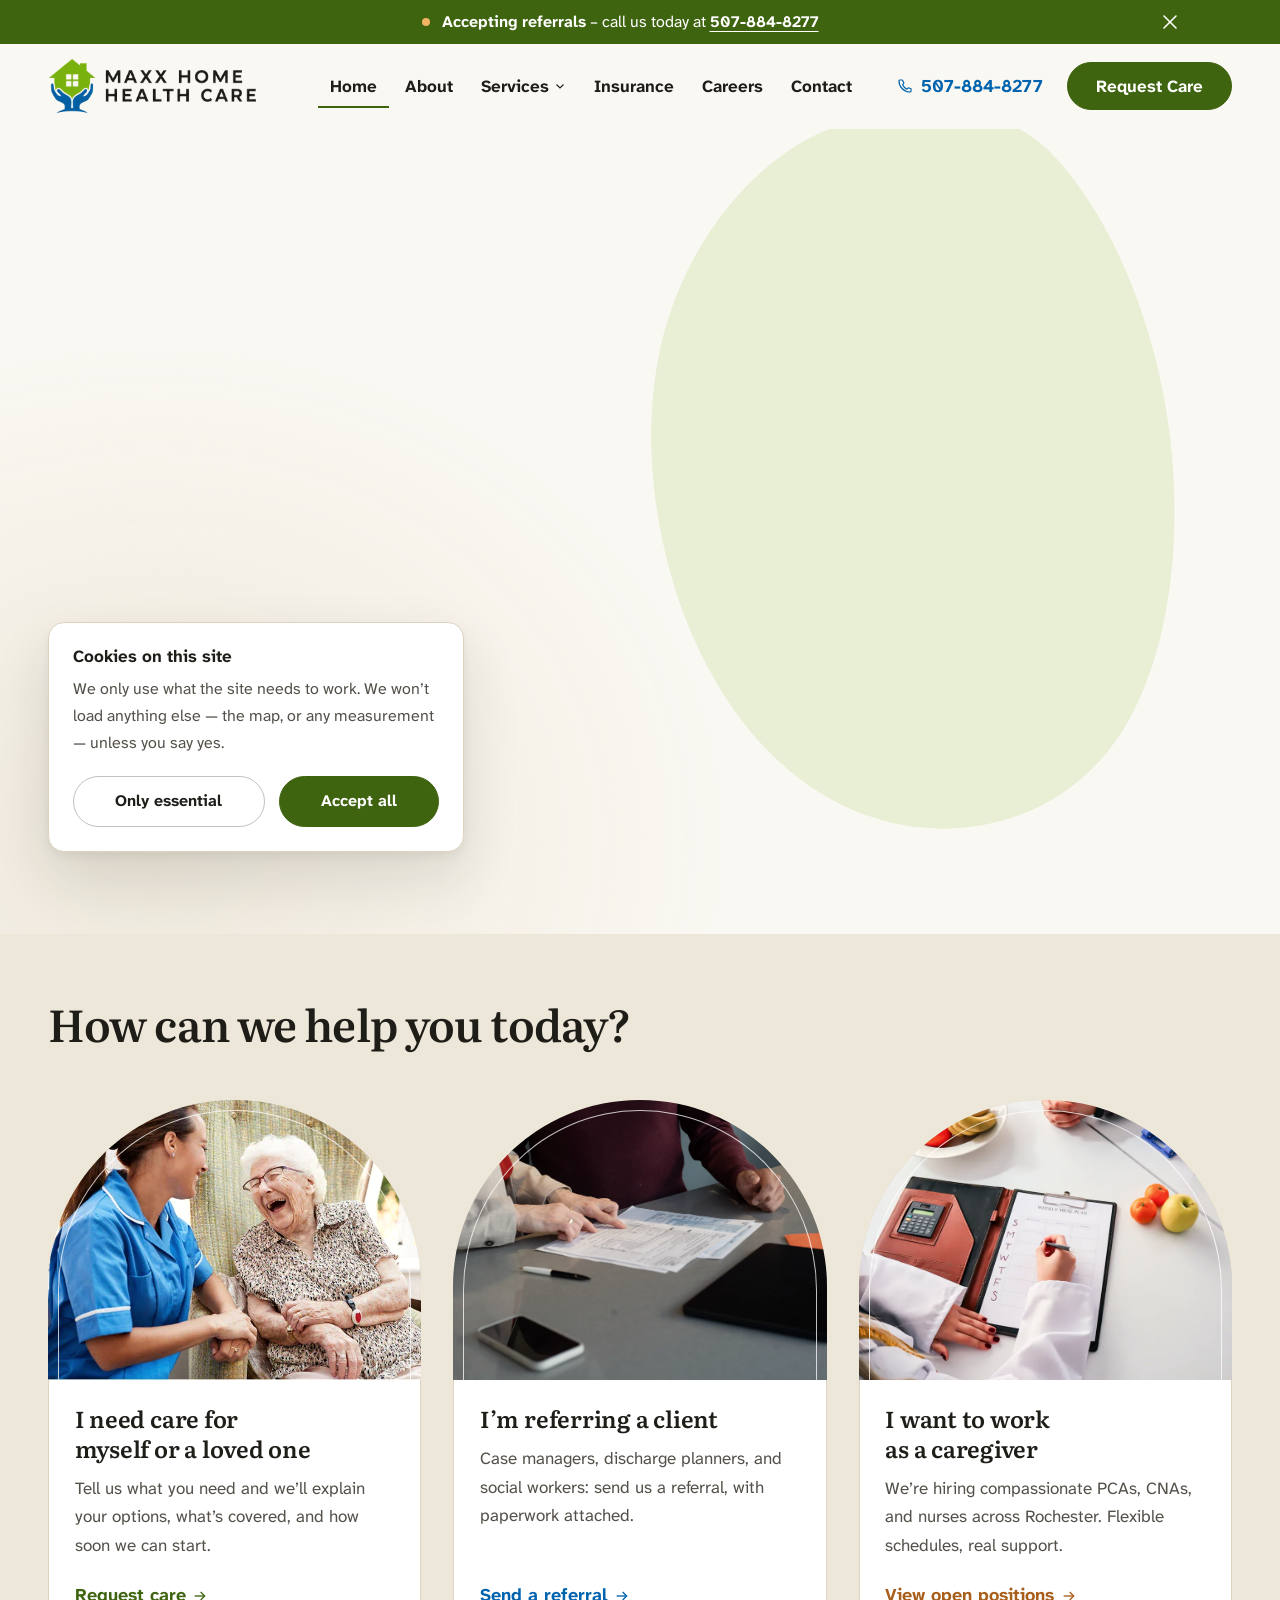
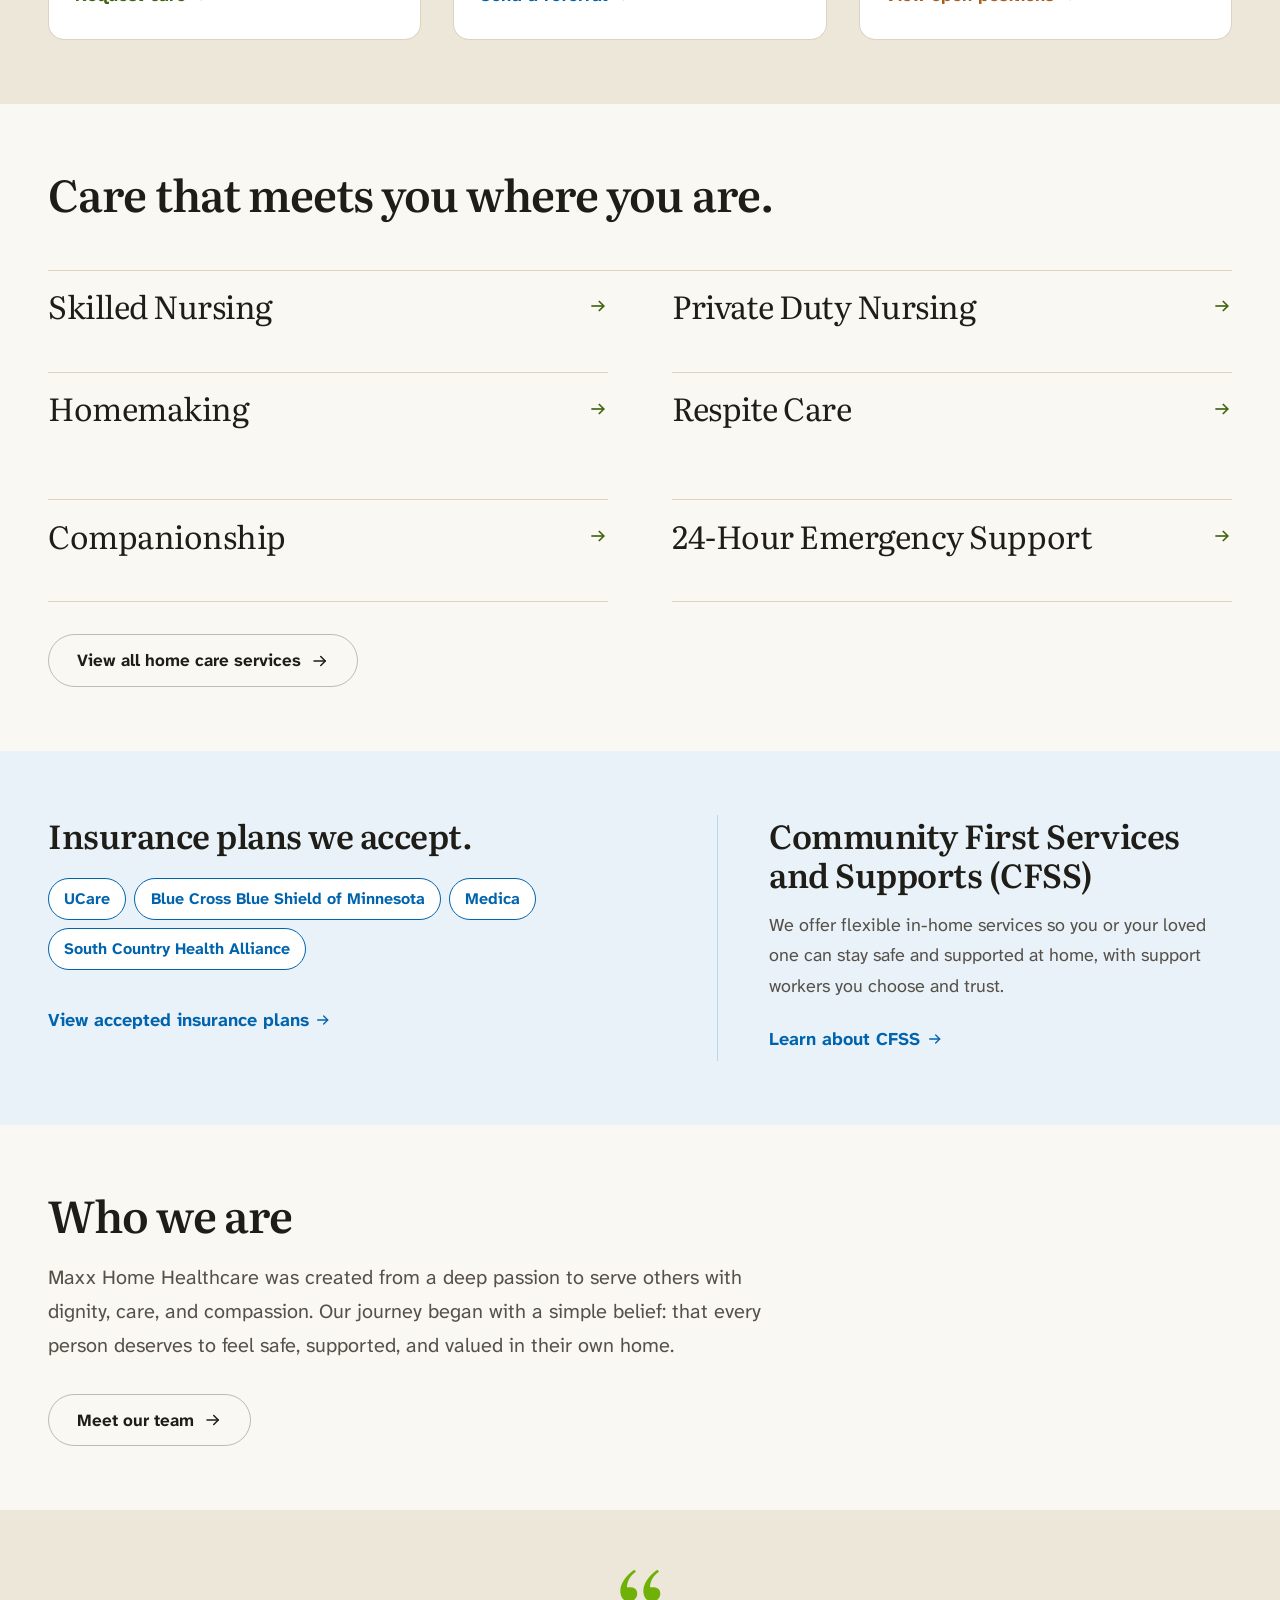
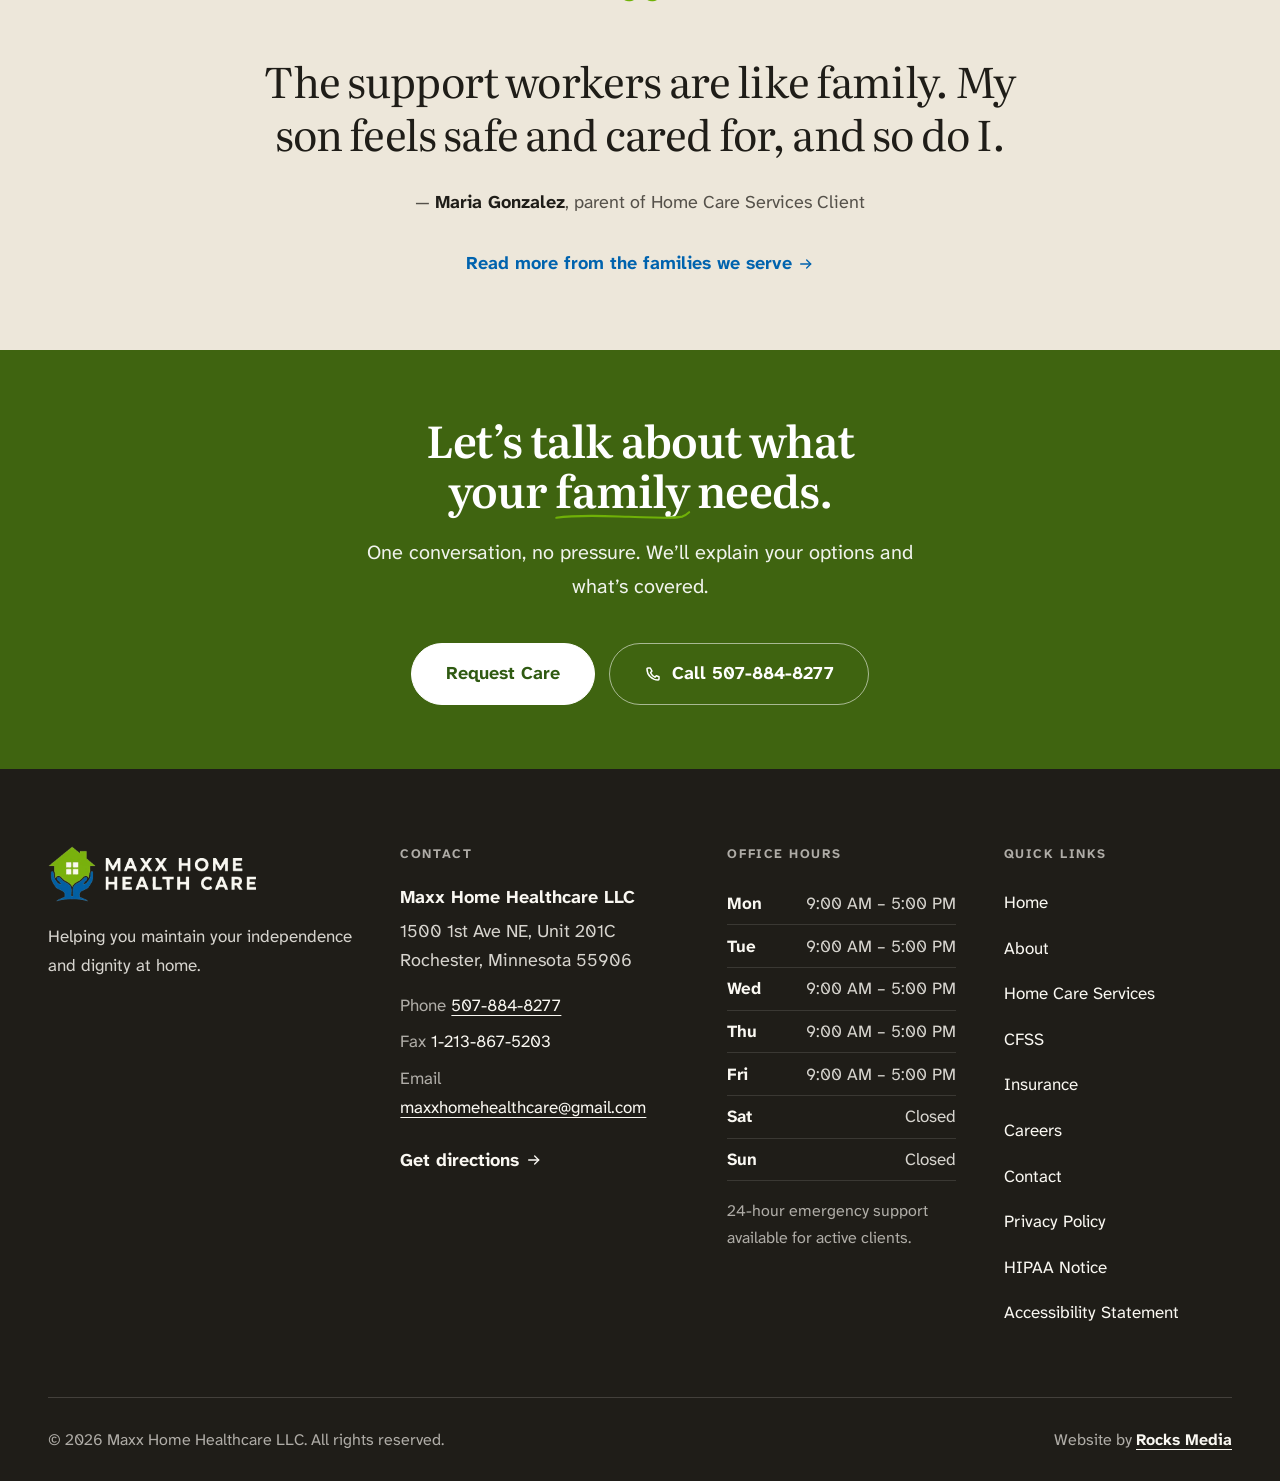
==== commit c35181c3: "Forms send with only the Resend key set; Turnstile and rate limit switch on when configured Co-Autho" ====
--- a/index.html
+++ b/index.html
@@ -50,7 +50,7 @@
   if (!reduced) d.classList.add('intro-hold');
   var l = document.createElement('link');
   l.rel = 'preload'; l.as = 'image'; l.type = 'image/webp'; l.fetchPriority = 'high';
-  l.href = reduced ? 'assets/intro/intro-end.webp?v=1791418239' : 'assets/intro/intro-poster.webp?v=1791418239';
+  l.href = reduced ? 'assets/intro/intro-end.webp?v=1791419085' : 'assets/intro/intro-poster.webp?v=1791419085';
   document.head.appendChild(l);
   setTimeout(function () {
     if (!d.classList.contains('intro-on')) return;
@@ -61,8 +61,8 @@
   }, 6000);
 }());
 </script>
-<link rel="stylesheet" href="assets/css/style.css?v=1791418239">
-<link rel="stylesheet" href="assets/intro/intro.css?v=1791418239">
+<link rel="stylesheet" href="assets/css/style.css?v=1791419085">
+<link rel="stylesheet" href="assets/intro/intro.css?v=1791419085">
 <link rel="preload" as="image" type="image/webp" href="assets/img/hero-800.webp" imagesrcset="assets/img/hero-800.webp 800w, assets/img/hero-1200.webp 1200w" imagesizes="(min-width: 960px) 48vw, 100vw">
 
 <script type="application/ld+json">
@@ -213,11 +213,11 @@
 <body>
 <div class="intro" id="intro" aria-hidden="true">
   <video class="intro__media" width="1920" height="1080" autoplay muted playsinline preload="auto"
-         poster="assets/intro/intro-poster.webp?v=1791418239" tabindex="-1" disablepictureinpicture disableremoteplayback>
-    <source data-src="assets/intro/maxx-intro-1280.mp4?v=1791418239" type="video/mp4" media="(max-width: 900px)">
-    <source data-src="assets/intro/maxx-intro-1280.webm?v=1791418239" type="video/webm" media="(max-width: 900px)">
-    <source data-src="assets/intro/maxx-intro-1920.mp4?v=1791418239" type="video/mp4">
-    <source data-src="assets/intro/maxx-intro-1920.webm?v=1791418239" type="video/webm">
+         poster="assets/intro/intro-poster.webp?v=1791419085" tabindex="-1" disablepictureinpicture disableremoteplayback>
+    <source data-src="assets/intro/maxx-intro-1280.mp4?v=1791419085" type="video/mp4" media="(max-width: 900px)">
+    <source data-src="assets/intro/maxx-intro-1280.webm?v=1791419085" type="video/webm" media="(max-width: 900px)">
+    <source data-src="assets/intro/maxx-intro-1920.mp4?v=1791419085" type="video/mp4">
+    <source data-src="assets/intro/maxx-intro-1920.webm?v=1791419085" type="video/webm">
   </video>
 </div>
 <script>
@@ -275,7 +275,7 @@
   <div class="shell header__inner">
 
     <a class="brand" href="index.html" aria-label="Maxx Home Healthcare, home page">
-      <img src="assets/img/logo.webp?v=1791418239" alt="Maxx Home Health Care" width="625" height="168">
+      <img src="assets/img/logo.webp?v=1791419085" alt="Maxx Home Health Care" width="625" height="168">
     </a>
 
     <nav class="nav" aria-label="Main">
@@ -328,7 +328,7 @@
 
 <div class="drawer" id="drawer" role="dialog" aria-modal="true" aria-label="Site menu" hidden>
   <div class="drawer__head">
-    <img src="assets/img/logo.webp?v=1791418239" alt="" width="625" height="168">
+    <img src="assets/img/logo.webp?v=1791419085" alt="" width="625" height="168">
     <button type="button" class="icon-btn icon-btn--menu" id="menu-close">
       <svg class="icon" aria-hidden="true"><use href="#i-close"></use></svg>
       <span class="visually-hidden">Close menu</span>
@@ -568,7 +568,7 @@
 
       <div class="footer__brand">
         <h2 class="visually-hidden">Maxx Home Healthcare</h2>
-        <img src="assets/img/logo-cream.webp?v=1791418239" alt="Maxx Home Health Care" width="625" height="168">
+        <img src="assets/img/logo-cream.webp?v=1791419085" alt="Maxx Home Health Care" width="625" height="168">
         <p class="footer__tagline">Helping you maintain your independence and dignity at home.</p>
       </div>
 
@@ -652,7 +652,7 @@
   </div>
 </div>
 
-<script src="assets/intro/intro.js?v=1791418239" defer></script>
-<script src="assets/js/main.js?v=1791418239" defer></script>
+<script src="assets/intro/intro.js?v=1791419085" defer></script>
+<script src="assets/js/main.js?v=1791419085" defer></script>
 </body>
 </html>
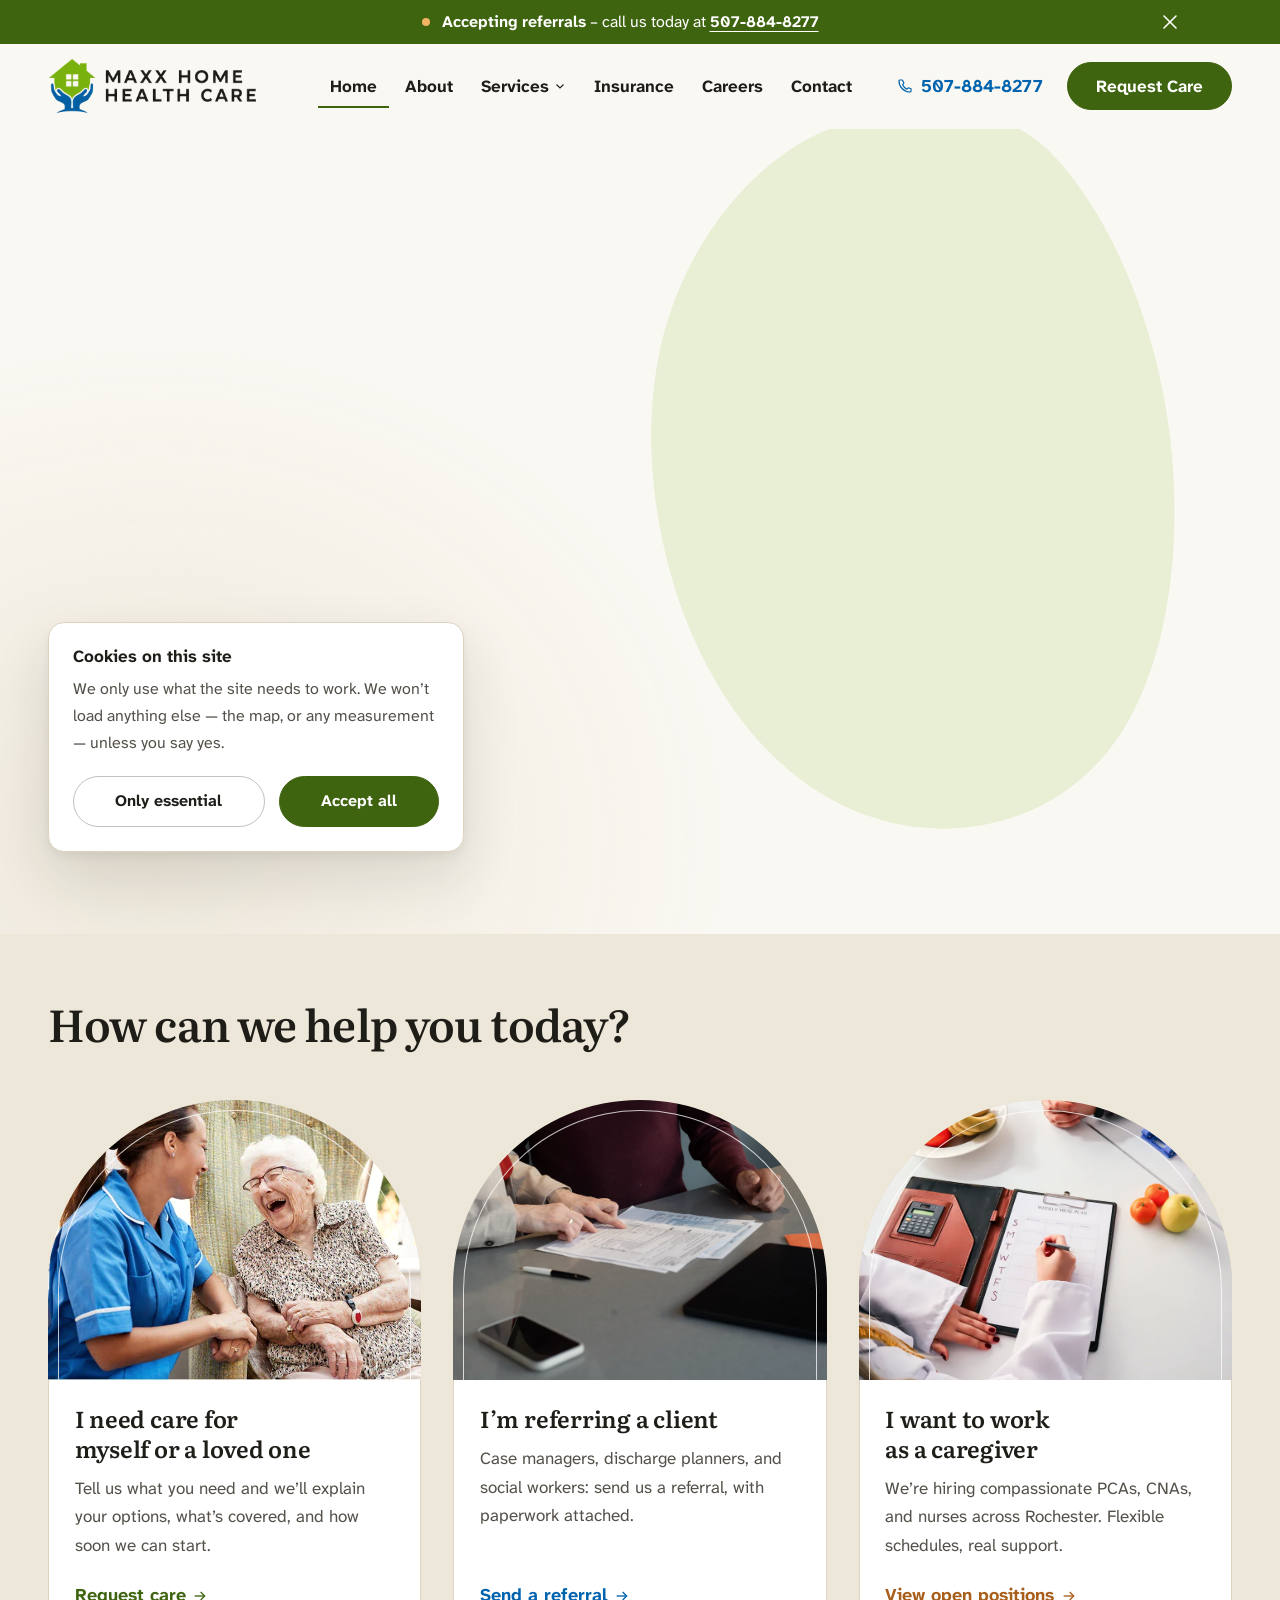
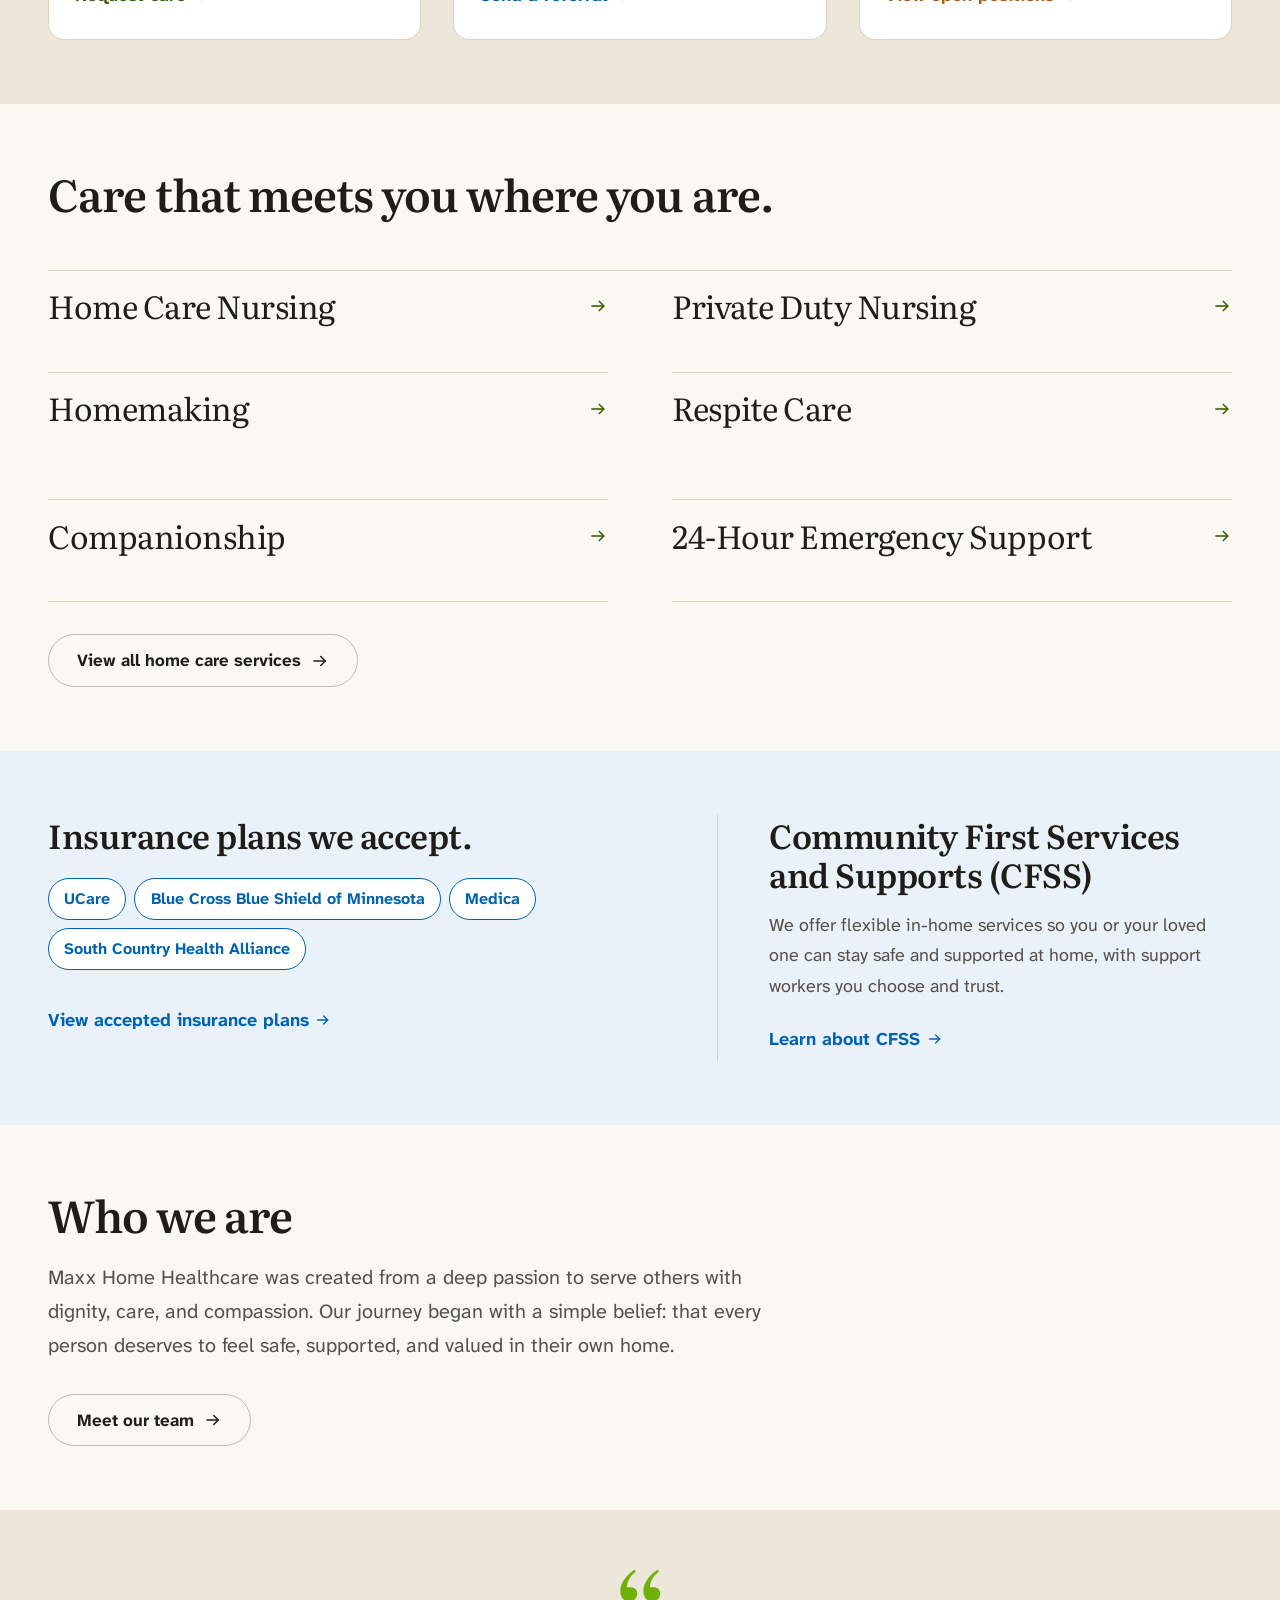
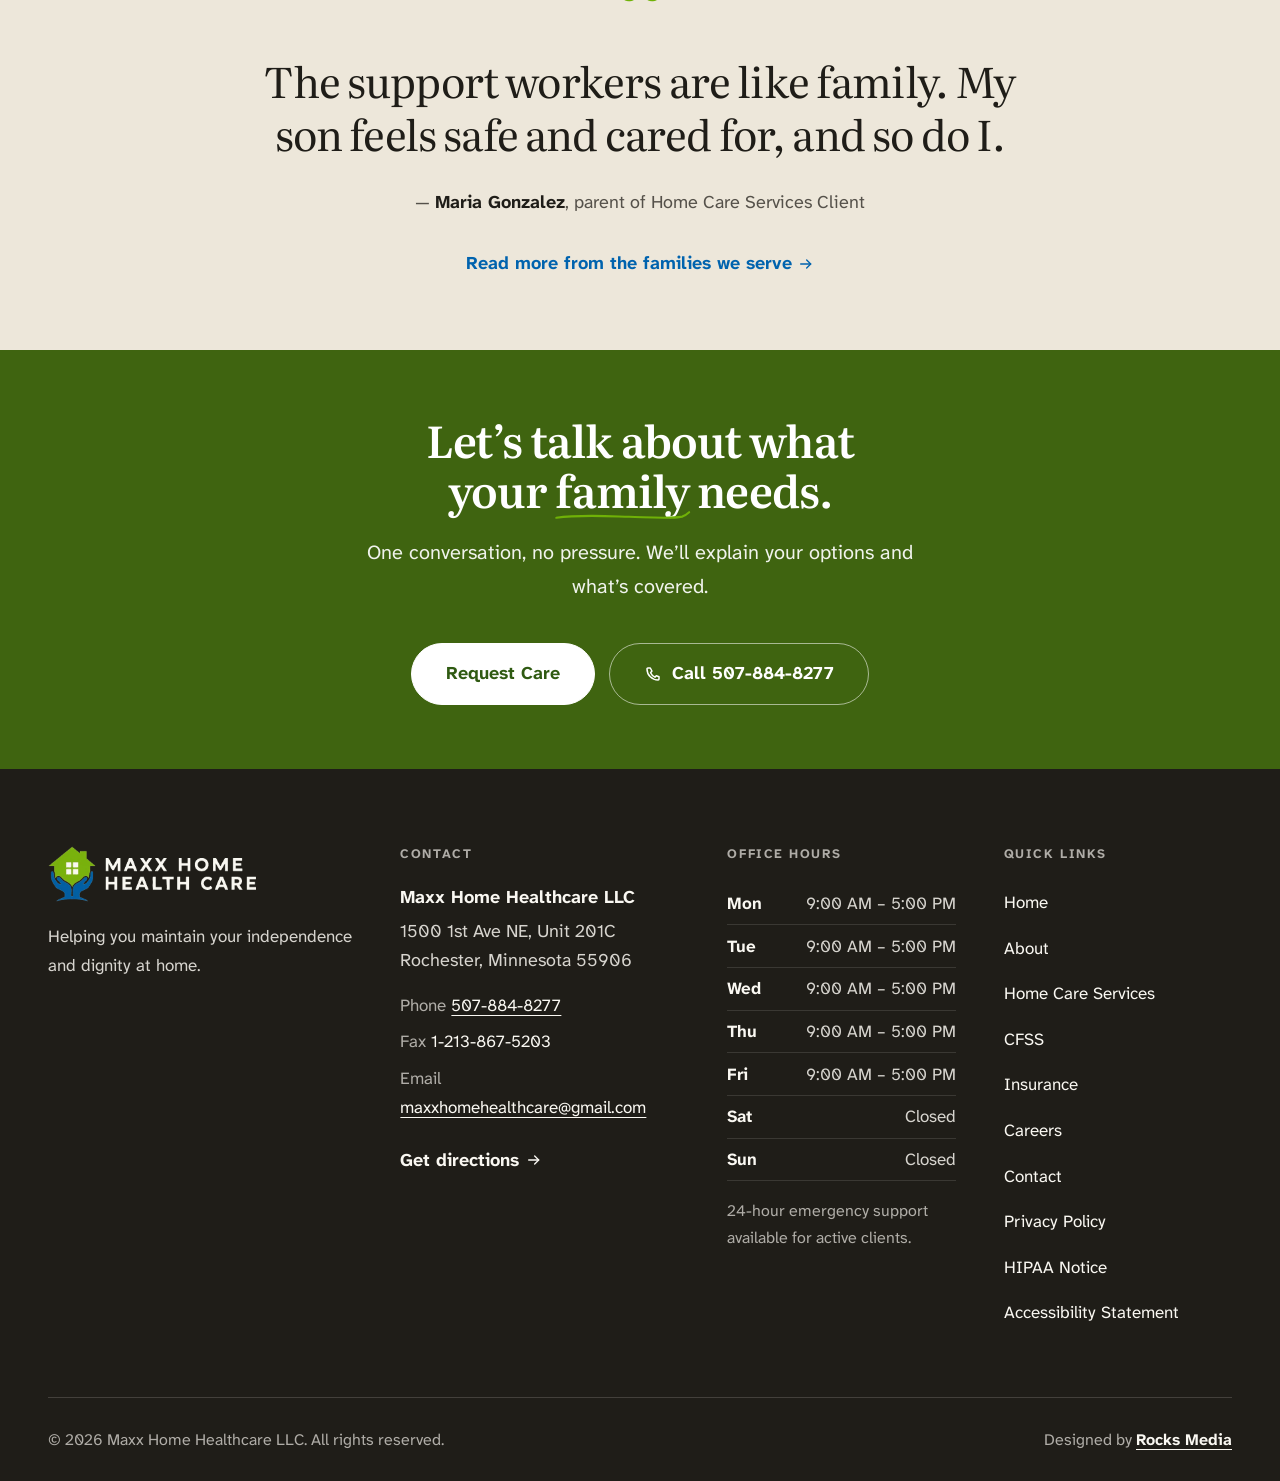
==== commit 68300f94: "Rename Skilled Nursing to Home Care Nursing; footer reads Designed by Rocks Media Co-Authored-By: Cl" ====
--- a/index.html
+++ b/index.html
@@ -5,14 +5,14 @@
 <meta name="viewport" content="width=device-width, initial-scale=1">
 
 <title>Home Care &amp; CFSS Services in Rochester, MN | Maxx Home Healthcare</title>
-<meta name="description" content="Home care in Rochester, Minnesota: skilled nursing, private duty nursing, homemaking, respite care, companionship, 24-hour emergency support, and CFSS. Call 507-884-8277.">
+<meta name="description" content="Home care in Rochester, Minnesota: home care nursing, private duty nursing, homemaking, respite care, companionship, 24-hour emergency support, and CFSS. Call 507-884-8277.">
 <link rel="canonical" href="https://maxxhomehealthcarellc.com/">
 
 <meta property="og:type" content="website">
 <meta property="og:site_name" content="Maxx Home Healthcare LLC">
 <meta property="og:url" content="https://maxxhomehealthcarellc.com/">
 <meta property="og:title" content="Home Care &amp; CFSS Services in Rochester, MN | Maxx Home Healthcare">
-<meta property="og:description" content="Home care in Rochester, Minnesota: skilled nursing, private duty nursing, homemaking, respite care, companionship, 24-hour emergency support, and CFSS. Call 507-884-8277.">
+<meta property="og:description" content="Home care in Rochester, Minnesota: home care nursing, private duty nursing, homemaking, respite care, companionship, 24-hour emergency support, and CFSS. Call 507-884-8277.">
 <meta property="og:image" content="https://maxxhomehealthcarellc.com/assets/img/og-image.jpg">
 <meta property="og:image:width" content="1200">
 <meta property="og:image:height" content="630">
@@ -50,7 +50,7 @@
   if (!reduced) d.classList.add('intro-hold');
   var l = document.createElement('link');
   l.rel = 'preload'; l.as = 'image'; l.type = 'image/webp'; l.fetchPriority = 'high';
-  l.href = reduced ? 'assets/intro/intro-end.webp?v=1791419085' : 'assets/intro/intro-poster.webp?v=1791419085';
+  l.href = reduced ? 'assets/intro/intro-end.webp?v=1791556452' : 'assets/intro/intro-poster.webp?v=1791556452';
   document.head.appendChild(l);
   setTimeout(function () {
     if (!d.classList.contains('intro-on')) return;
@@ -61,8 +61,8 @@
   }, 6000);
 }());
 </script>
-<link rel="stylesheet" href="assets/css/style.css?v=1791419085">
-<link rel="stylesheet" href="assets/intro/intro.css?v=1791419085">
+<link rel="stylesheet" href="assets/css/style.css?v=1791556452">
+<link rel="stylesheet" href="assets/intro/intro.css?v=1791556452">
 <link rel="preload" as="image" type="image/webp" href="assets/img/hero-800.webp" imagesrcset="assets/img/hero-800.webp 800w, assets/img/hero-1200.webp 1200w" imagesizes="(min-width: 960px) 48vw, 100vw">
 
 <script type="application/ld+json">
@@ -102,7 +102,7 @@
       "parentOrganization": {
         "@id": "https://maxxhomehealthcarellc.com/#organization"
       },
-      "description": "Home care, skilled nursing, and Community First Services and Supports (CFSS) for people in Rochester, Minnesota and the surrounding communities.",
+      "description": "Home care, home care nursing, and Community First Services and Supports (CFSS) for people in Rochester, Minnesota and the surrounding communities.",
       "slogan": "Helping you maintain your independence and dignity at home.",
       "telephone": "+1-507-884-8277",
       "faxNumber": "+1-213-867-5203",
@@ -146,7 +146,7 @@
             "@type": "Offer",
             "itemOffered": {
               "@type": "Service",
-              "name": "Skilled Nursing"
+              "name": "Home Care Nursing"
             }
           },
           {
@@ -213,11 +213,11 @@
 <body>
 <div class="intro" id="intro" aria-hidden="true">
   <video class="intro__media" width="1920" height="1080" autoplay muted playsinline preload="auto"
-         poster="assets/intro/intro-poster.webp?v=1791419085" tabindex="-1" disablepictureinpicture disableremoteplayback>
-    <source data-src="assets/intro/maxx-intro-1280.mp4?v=1791419085" type="video/mp4" media="(max-width: 900px)">
-    <source data-src="assets/intro/maxx-intro-1280.webm?v=1791419085" type="video/webm" media="(max-width: 900px)">
-    <source data-src="assets/intro/maxx-intro-1920.mp4?v=1791419085" type="video/mp4">
-    <source data-src="assets/intro/maxx-intro-1920.webm?v=1791419085" type="video/webm">
+         poster="assets/intro/intro-poster.webp?v=1791556452" tabindex="-1" disablepictureinpicture disableremoteplayback>
+    <source data-src="assets/intro/maxx-intro-1280.mp4?v=1791556452" type="video/mp4" media="(max-width: 900px)">
+    <source data-src="assets/intro/maxx-intro-1280.webm?v=1791556452" type="video/webm" media="(max-width: 900px)">
+    <source data-src="assets/intro/maxx-intro-1920.mp4?v=1791556452" type="video/mp4">
+    <source data-src="assets/intro/maxx-intro-1920.webm?v=1791556452" type="video/webm">
   </video>
 </div>
 <script>
@@ -275,7 +275,7 @@
   <div class="shell header__inner">
 
     <a class="brand" href="index.html" aria-label="Maxx Home Healthcare, home page">
-      <img src="assets/img/logo.webp?v=1791419085" alt="Maxx Home Health Care" width="625" height="168">
+      <img src="assets/img/logo.webp?v=1791556452" alt="Maxx Home Health Care" width="625" height="168">
     </a>
 
     <nav class="nav" aria-label="Main">
@@ -290,7 +290,7 @@
           <ul class="submenu" id="services-menu" hidden>
             <li><a href="services.html">Home Care Services</a></li>
             <li><a href="cfss.html">CFSS</a></li>
-            <li><a href="services.html#skilled-nursing">Skilled Nursing</a></li>
+            <li><a href="services.html#home-care-nursing">Home Care Nursing</a></li>
             <li><a href="services.html#private-duty-nursing">Private Duty Nursing</a></li>
             <li><a href="services.html#respite-care">Respite Care</a></li>
             <li><a href="services.html#companionship">Companionship</a></li>
@@ -328,7 +328,7 @@
 
 <div class="drawer" id="drawer" role="dialog" aria-modal="true" aria-label="Site menu" hidden>
   <div class="drawer__head">
-    <img src="assets/img/logo.webp?v=1791419085" alt="" width="625" height="168">
+    <img src="assets/img/logo.webp?v=1791556452" alt="" width="625" height="168">
     <button type="button" class="icon-btn icon-btn--menu" id="menu-close">
       <svg class="icon" aria-hidden="true"><use href="#i-close"></use></svg>
       <span class="visually-hidden">Close menu</span>
@@ -342,7 +342,7 @@
       <ul class="drawer__sub">
         <li><a href="services.html">Home Care Services</a></li>
         <li><a href="cfss.html">CFSS</a></li>
-        <li><a href="services.html#skilled-nursing">Skilled Nursing</a></li>
+        <li><a href="services.html#home-care-nursing">Home Care Nursing</a></li>
         <li><a href="services.html#private-duty-nursing">Private Duty Nursing</a></li>
         <li><a href="services.html#respite-care">Respite Care</a></li>
         <li><a href="services.html#companionship">Companionship</a></li>
@@ -369,7 +369,7 @@
 
         <h1 class="hero__title" id="hero-h"><span class="visually-hidden">Helping you maintain your independence and dignity at home.</span><span class="hl" aria-hidden="true"><span class="hl-text">Helping you maintain your independence and dignity at</span>&nbsp;<span class="hl-home"><span class="hl-home__word uword" data-draw="hero">home<svg class="scribble" viewBox="0 0 100 12" preserveAspectRatio="none" aria-hidden="true" focusable="false"><path d="M1 7.4C18 3.6 38 5.6 55 6.3S86 8.9 94.5 6.1Q97.2 4.3 99.5 1.2"/></svg></span><span class="hl-home__dot">.</span></span></span></h1>
 
-        <p class="hero__sub" data-land="sub">Skilled nursing, private duty nursing, homemaking, respite care, companionship, and CFSS services in the comfort of your own home.</p>
+        <p class="hero__sub" data-land="sub">Home care nursing, private duty nursing, homemaking, respite care, companionship, and CFSS services in the comfort of your own home.</p>
 
         <div class="btn-row" data-land="btns">
           <a class="btn btn--primary btn--hero" href="contact.html?type=care">
@@ -478,7 +478,7 @@
     <div class="shell">
       <div class="section-head"><h2 id="services-h">Care that meets you where you are.</h2></div>
       <ul class="svc-list">
-        <li><a class="svc-row" href="services.html#skilled-nursing"><span class="svc-row__name">Skilled Nursing</span><svg aria-hidden="true"><use href="#i-arrow"></use></svg><span class="svc-row__desc">Professional medical care provided by licensed nurses.</span></a></li>
+        <li><a class="svc-row" href="services.html#home-care-nursing"><span class="svc-row__name">Home Care Nursing</span><svg aria-hidden="true"><use href="#i-arrow"></use></svg><span class="svc-row__desc">Nursing care at home from licensed nurses.</span></a></li>
         <li><a class="svc-row" href="services.html#private-duty-nursing"><span class="svc-row__name">Private Duty Nursing</span><svg aria-hidden="true"><use href="#i-arrow"></use></svg><span class="svc-row__desc">One-on-one nursing care for clients with complex medical needs.</span></a></li>
         <li><a class="svc-row" href="services.html#homemaking"><span class="svc-row__name">Homemaking</span><svg aria-hidden="true"><use href="#i-arrow"></use></svg><span class="svc-row__desc">Assistance with cleaning, meal preparation, laundry, and daily household tasks.</span></a></li>
         <li><a class="svc-row" href="services.html#respite-care"><span class="svc-row__name">Respite Care</span><svg aria-hidden="true"><use href="#i-arrow"></use></svg><span class="svc-row__desc">Temporary relief for family caregivers to rest and recharge.</span></a></li>
@@ -568,7 +568,7 @@
 
       <div class="footer__brand">
         <h2 class="visually-hidden">Maxx Home Healthcare</h2>
-        <img src="assets/img/logo-cream.webp?v=1791419085" alt="Maxx Home Health Care" width="625" height="168">
+        <img src="assets/img/logo-cream.webp?v=1791556452" alt="Maxx Home Health Care" width="625" height="168">
         <p class="footer__tagline">Helping you maintain your independence and dignity at home.</p>
       </div>
 
@@ -628,7 +628,7 @@
 
     <div class="footer__bottom">
       <p>&copy; 2026 Maxx Home Healthcare LLC. All rights reserved.</p>
-      <p>Website by <a class="footer__credit" href="https://rocksmedia.ca" target="_blank" rel="noopener"><strong>Rocks Media</strong></a></p>
+      <p>Designed by <a class="footer__credit" href="https://rocksmedia.ca" target="_blank" rel="noopener"><strong>Rocks Media</strong></a></p>
     </div>
   </div>
 </footer>
@@ -652,7 +652,7 @@
   </div>
 </div>
 
-<script src="assets/intro/intro.js?v=1791419085" defer></script>
-<script src="assets/js/main.js?v=1791419085" defer></script>
+<script src="assets/intro/intro.js?v=1791556452" defer></script>
+<script src="assets/js/main.js?v=1791556452" defer></script>
 </body>
 </html>
